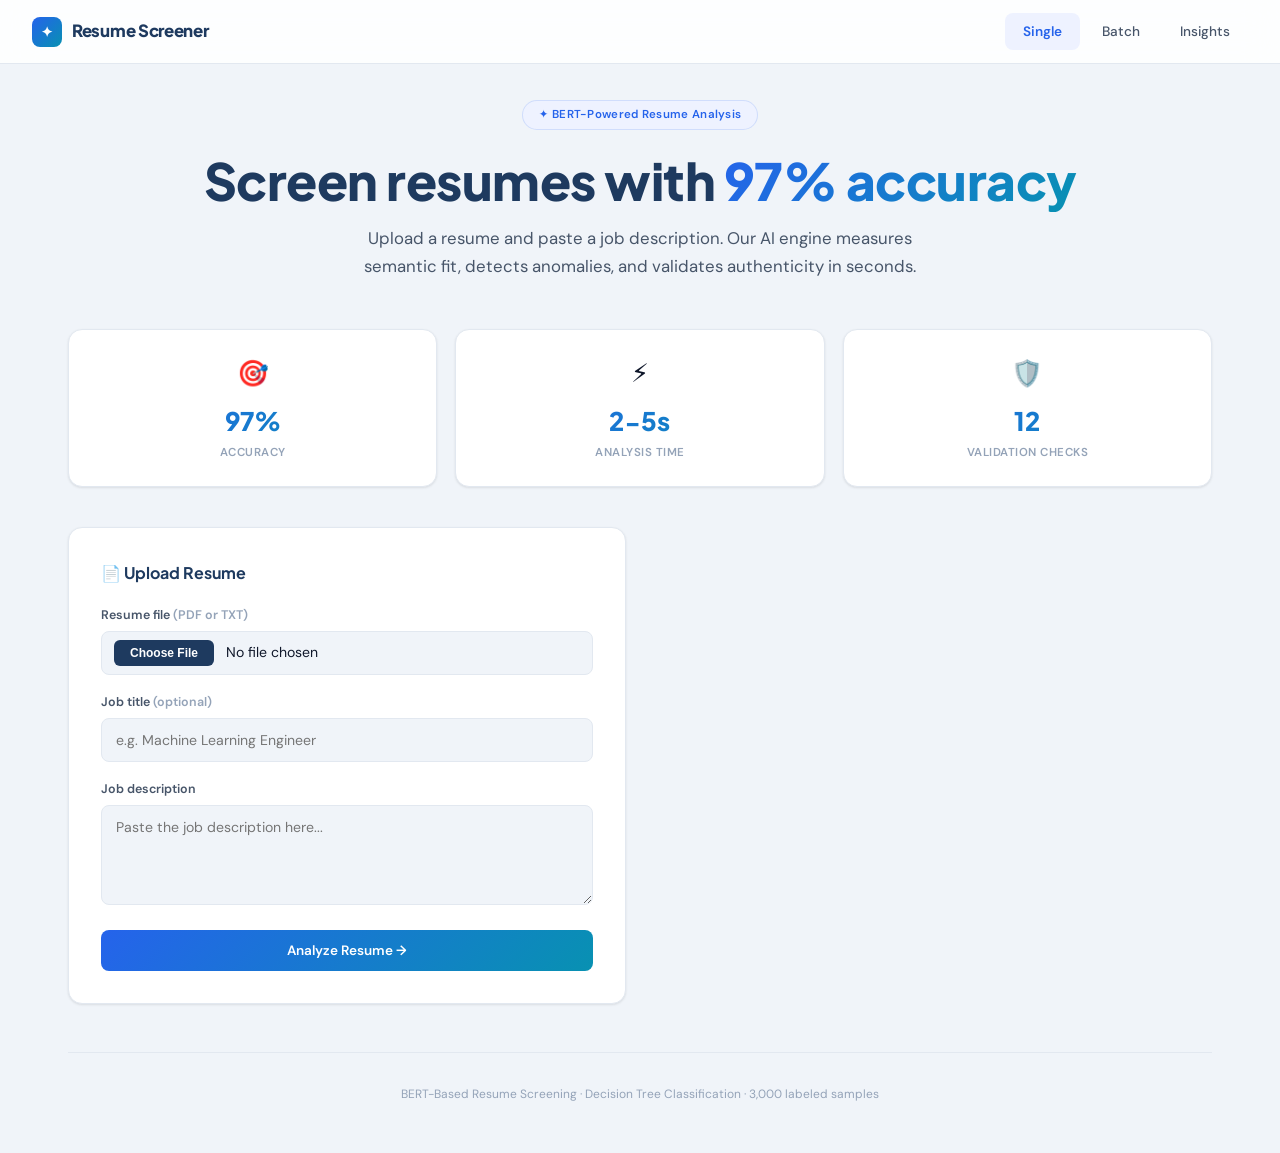
==== app/templates/index.html @ 0c1407dc "initial boom" ====
<!DOCTYPE html>
<html lang="en">
<head>
<meta charset="UTF-8">
<meta name="viewport" content="width=device-width, initial-scale=1.0">
<title>Resume Screener — AI Authenticity Engine</title>
<link rel="preconnect" href="https://fonts.googleapis.com">
<link href="https://fonts.googleapis.com/css2?family=Plus+Jakarta+Sans:wght@400;500;600;700;800&family=DM+Sans:opsz,wght@9..40,400;9..40,500;9..40,600;9..40,700&display=swap" rel="stylesheet">
<style>
:root {
  --bg: #f0f4f9;
  --surface: #ffffff;
  --surface-hover: #f8fafc;
  --nav-bg: rgba(255,255,255,0.85);
  --border: #e2e8f0;
  --shadow-sm: 0 1px 3px rgba(0,0,0,0.06), 0 1px 2px rgba(0,0,0,0.04);
  --shadow-md: 0 4px 16px rgba(0,0,0,0.06), 0 2px 8px rgba(0,0,0,0.04);
  --shadow-lg: 0 8px 32px rgba(0,0,0,0.08), 0 4px 12px rgba(0,0,0,0.04);
  --radius: 14px;
  --radius-sm: 8px;
  --text: #0f172a;
  --text-secondary: #475569;
  --text-tertiary: #94a3b8;

  --primary: #1e3a5f;
  --primary-light: #2563eb;
  --primary-surface: #eef2ff;
  --accent: #0891b2;
  --accent-light: #ecfeff;

  --success: #059669;
  --success-bg: #ecfdf5;
  --success-border: #a7f3d0;
  --warning: #d97706;
  --warning-bg: #fffbeb;
  --warning-border: #fde68a;
  --danger: #dc2626;
  --danger-bg: #fef2f2;
  --danger-border: #fecaca;
  --info: #0284c7;
  --info-bg: #f0f9ff;
}
*{margin:0;padding:0;box-sizing:border-box}
html{scroll-behavior:smooth}
body{
  font-family:'DM Sans',system-ui,-apple-system,sans-serif;
  background:var(--bg);color:var(--text);
  min-height:100vh;line-height:1.6;
}

/* ─── Nav ─── */
nav{
  position:fixed;top:0;left:0;right:0;z-index:100;
  background:var(--nav-bg);
  backdrop-filter:blur(16px);-webkit-backdrop-filter:blur(16px);
  border-bottom:1px solid var(--border);
  padding:0 32px;height:64px;
  display:flex;align-items:center;justify-content:space-between;
}
nav .logo{
  font-family:'Plus Jakarta Sans',sans-serif;
  font-size:1.05rem;font-weight:800;
  color:var(--primary);letter-spacing:-0.3px;
  display:flex;align-items:center;gap:10px;
}
nav .logo .logo-icon{
  width:30px;height:30px;
  background:linear-gradient(135deg,var(--primary-light),var(--accent));
  border-radius:8px;display:flex;align-items:center;justify-content:center;
  color:#fff;font-size:.85rem;
}
nav .links{display:flex;gap:4px}
nav .links a{
  color:var(--text-secondary);text-decoration:none;
  font-size:.85rem;font-weight:500;
  padding:8px 18px;border-radius:var(--radius-sm);
  transition:all .2s;
}
nav .links a:hover{color:var(--primary-light);background:var(--primary-surface)}
nav .links a.active{color:var(--primary-light);background:var(--primary-surface);font-weight:600}

/* ─── Container ─── */
.container{max-width:1200px;margin:0 auto;padding:0 28px}

/* ─── Hero ─── */
.hero{padding:100px 0 48px;text-align:center}
.hero-badge{
  display:inline-flex;align-items:center;gap:6px;
  padding:5px 16px;border-radius:20px;
  font-size:.72rem;font-weight:600;letter-spacing:.3px;
  background:var(--primary-surface);color:var(--primary-light);
  border:1px solid rgba(37,99,235,0.15);margin-bottom:20px;
}
.hero h1{
  font-family:'Plus Jakarta Sans',sans-serif;
  font-size:clamp(2rem,4.5vw,3.2rem);font-weight:800;
  line-height:1.2;letter-spacing:-0.5px;
  color:var(--primary);margin-bottom:12px;
}
.hero h1 .highlight{
  background:linear-gradient(135deg,var(--primary-light),var(--accent));
  -webkit-background-clip:text;-webkit-text-fill-color:transparent;
  background-clip:text;
}
.hero p{
  font-size:1.05rem;color:var(--text-secondary);
  max-width:600px;margin:0 auto;line-height:1.7;
}

/* ─── Stats Row ─── */
.stats-row{display:grid;grid-template-columns:repeat(3,1fr);gap:18px;margin-bottom:40px}
.stat-card{
  background:var(--surface);padding:24px;
  border-radius:var(--radius);border:1px solid var(--border);
  text-align:center;transition:all .25s;
  box-shadow:var(--shadow-sm);
}
.stat-card:hover{box-shadow:var(--shadow-md);transform:translateY(-2px)}
.stat-card .stat-icon{font-size:1.6rem;margin-bottom:6px}
.stat-card .stat-num{
  font-size:1.6rem;font-weight:800;font-family:'Plus Jakarta Sans',sans-serif;
  background:linear-gradient(135deg,var(--primary-light),var(--accent));
  -webkit-background-clip:text;-webkit-text-fill-color:transparent;
  background-clip:text;
}
.stat-card .stat-label{font-size:.72rem;color:var(--text-tertiary);text-transform:uppercase;letter-spacing:.5px;font-weight:600;margin-top:2px}

/* ─── Cards ─── */
.card{
  background:var(--surface);
  border:1px solid var(--border);
  border-radius:var(--radius);
  padding:32px;
  box-shadow:var(--shadow-sm);
  transition:all .25s;
}
.card:hover{box-shadow:var(--shadow-md)}
.card h2{
  font-family:'Plus Jakarta Sans',sans-serif;
  font-size:1rem;font-weight:700;color:var(--primary);
  margin-bottom:20px;display:flex;align-items:center;gap:8px;
}

/* ─── Form ─── */
.grp{margin-bottom:18px}
.grp label{
  display:block;font-size:.78rem;font-weight:600;
  color:var(--text-secondary);margin-bottom:5px;
}
.grp input,.grp textarea{
  width:100%;padding:12px 14px;
  background:var(--bg);
  border:1.5px solid var(--border);
  border-radius:var(--radius-sm);font-size:.88rem;
  font-family:inherit;color:var(--text);
  transition:all .2s;outline:none;
}
.grp input:focus,.grp textarea:focus{
  border-color:var(--primary-light);
  box-shadow:0 0 0 3px rgba(37,99,235,0.1);
}
.grp textarea{min-height:100px;resize:vertical}
.grp input[type=file]{padding:8px 12px;cursor:pointer}
.grp input[type=file]::file-selector-button{
  background:var(--primary);color:#fff;border:none;
  padding:6px 16px;border-radius:6px;font-weight:600;
  font-size:.75rem;cursor:pointer;margin-right:12px;
  transition:opacity .2s;
}
.grp input[type=file]::file-selector-button:hover{opacity:.85}

.btn{
  padding:12px 28px;border:none;border-radius:var(--radius-sm);
  font-size:.85rem;font-weight:600;cursor:pointer;
  font-family:inherit;transition:all .25s;
  display:inline-flex;align-items:center;gap:8px;justify-content:center;
}
.btn-primary{
  background:linear-gradient(135deg,var(--primary-light),var(--accent));
  color:#fff;width:100%;
}
.btn-primary:hover{
  transform:translateY(-1px);
  box-shadow:0 4px 20px rgba(37,99,235,0.25);
}
.btn-primary:disabled{opacity:.6;cursor:not-allowed;transform:none}

/* ─── Loading ─── */
.loading{display:none;align-items:center;gap:10px;padding:14px 0;color:var(--primary-light);font-weight:500}
.loading.active{display:flex}
.loading .spinner{width:18px;height:18px;border:2px solid rgba(37,99,235,0.15);border-top-color:var(--primary-light);border-radius:50%;animation:spin .7s linear infinite}
@keyframes spin{to{transform:rotate(360deg)}}

/* ─── Layout ─── */
.main-grid{display:grid;grid-template-columns:1fr 1fr;gap:28px;margin-bottom:48px}
@media(max-width:968px){.main-grid{grid-template-columns:1fr}}
@media(max-width:768px){
  nav{padding:0 16px}
  .hero{padding:84px 0 28px}
  .stats-row{grid-template-columns:1fr}
  .card{padding:20px}
}

/* ─── Results ─── */
#results{opacity:0;transform:translateY(12px);transition:all .5s ease}
#results.visible{opacity:1;transform:translateY(0)}
.result-header{display:flex;align-items:center;justify-content:space-between;margin-bottom:20px;flex-wrap:wrap;gap:12px}
.result-header h2{
  font-family:'Plus Jakarta Sans',sans-serif;font-size:1rem;font-weight:700;color:var(--primary);
}

.badge-cls{
  display:inline-flex;align-items:center;gap:6px;
  padding:6px 16px;border-radius:20px;
  font-size:.78rem;font-weight:600;
}
.badge-authentic{background:var(--success-bg);color:var(--success);border:1px solid var(--success-border)}
.badge-suspicious{background:var(--warning-bg);color:var(--warning);border:1px solid var(--warning-border)}
.badge-fake{background:var(--danger-bg);color:var(--danger);border:1px solid var(--danger-border)}

.score-grid{display:grid;grid-template-columns:repeat(auto-fit,minmax(160px,1fr));gap:12px;margin:16px 0}
.score-item{
  padding:16px;border-radius:var(--radius-sm);
  background:var(--bg);border:1px solid var(--border);
}
.score-item .si-label{font-size:.68rem;text-transform:uppercase;letter-spacing:.3px;color:var(--text-tertiary);font-weight:600}
.score-item .si-val{font-size:1.2rem;font-weight:700;font-family:'Plus Jakarta Sans',sans-serif;margin-top:2px}
.si-val.high{color:var(--success)}
.si-val.med{color:var(--warning)}
.si-val.low{color:var(--danger)}

.skill-block{margin:16px 0}
.skill-block .sb-title{font-size:.72rem;font-weight:600;color:var(--text-tertiary);text-transform:uppercase;letter-spacing:.3px;margin-bottom:6px}
.chip{
  display:inline-block;padding:3px 10px;border-radius:5px;
  font-size:.73rem;font-weight:500;margin:2px;border:1px solid;
}
.chip-matched{background:var(--success-bg);color:var(--success);border-color:var(--success-border)}
.chip-missing{background:var(--danger-bg);color:var(--danger);border-color:var(--danger-border)}
.chip-extra{background:var(--info-bg);color:var(--info);border-color:rgba(2,132,199,0.2)}

.validation-grid{display:grid;grid-template-columns:repeat(auto-fit,minmax(140px,1fr));gap:10px;margin:14px 0}
.vchip{
  padding:12px;border-radius:var(--radius-sm);
  background:var(--bg);border:1px solid var(--border);text-align:center;
}
.vchip .vc-label{font-size:.65rem;text-transform:uppercase;color:var(--text-tertiary);font-weight:600;letter-spacing:.2px}
.vchip .vc-val{font-size:.95rem;font-weight:600;margin-top:3px;font-family:'Plus Jakarta Sans',sans-serif}

.preview-box{
  background:var(--bg);border:1px solid var(--border);
  border-radius:var(--radius-sm);padding:16px;
  max-height:180px;overflow-y:auto;
  font-size:.78rem;line-height:1.6;color:var(--text-secondary);
  white-space:pre-wrap;margin-top:10px;
}
.preview-box::-webkit-scrollbar{width:4px}
.preview-box::-webkit-scrollbar-thumb{background:var(--border);border-radius:2px}

/* ─── Footer ─── */
footer{text-align:center;padding:32px 0 48px;border-top:1px solid var(--border);margin-top:20px}
footer p{font-size:.75rem;color:var(--text-tertiary)}
</style>
</head>
<body>
<nav>
  <div class="logo">
    <span class="logo-icon">✦</span>
    Resume Screener
  </div>
  <div class="links">
    <a href="/" class="active">Single</a>
    <a href="/batch">Batch</a>
    <a href="/analytics">Insights</a>
  </div>
</nav>

<div class="container">
  <div class="hero">
    <div class="hero-badge">✦ BERT-Powered Resume Analysis</div>
    <h1>Screen resumes with <span class="highlight">97% accuracy</span></h1>
    <p>Upload a resume and paste a job description. Our AI engine measures semantic fit, detects anomalies, and validates authenticity in seconds.</p>
  </div>

  <div class="stats-row">
    <div class="stat-card"><div class="stat-icon">🎯</div><div class="stat-num">97%</div><div class="stat-label">Accuracy</div></div>
    <div class="stat-card"><div class="stat-icon">⚡</div><div class="stat-num">2-5s</div><div class="stat-label">Analysis Time</div></div>
    <div class="stat-card"><div class="stat-icon">🛡️</div><div class="stat-num">12</div><div class="stat-label">Validation Checks</div></div>
  </div>

  <div class="main-grid">
    <div class="card">
      <h2>📄 Upload Resume</h2>
      <form id="uploadForm">
        <div class="grp">
          <label>Resume file <span style="color:var(--text-tertiary)">(PDF or TXT)</span></label>
          <input type="file" name="resume" accept=".pdf,.txt" required>
        </div>
        <div class="grp">
          <label>Job title <span style="color:var(--text-tertiary)">(optional)</span></label>
          <input type="text" name="job_title" placeholder="e.g. Machine Learning Engineer">
        </div>
        <div class="grp">
          <label>Job description</label>
          <textarea name="job_description" placeholder="Paste the job description here..." required></textarea>
        </div>
        <button type="submit" class="btn btn-primary" id="submitBtn">
          Analyze Resume →
        </button>
      </form>
      <div class="loading" id="loading">
        <div class="spinner"></div>
        <span>Running BERT analysis...</span>
      </div>
    </div>

    <div id="results">
      <div class="card" id="resultsCard" style="display:none">
        <div class="result-header">
          <h2>📊 Analysis Results</h2>
          <div id="classificationBadge"></div>
        </div>
        <div id="skillsSection"></div>
        <h4 style="font-size:.72rem;font-weight:600;color:var(--text-tertiary);text-transform:uppercase;letter-spacing:.3px;margin:18px 0 8px">Match Scores</h4>
        <div class="score-grid" id="scoresGrid"></div>
        <h4 style="font-size:.72rem;font-weight:600;color:var(--text-tertiary);text-transform:uppercase;letter-spacing:.3px;margin:18px 0 8px">Validation Signals</h4>
        <div class="validation-grid" id="validationGrid"></div>
      </div>
      <div class="card" id="previewCard" style="display:none;margin-top:20px">
        <h4 style="font-size:.72rem;font-weight:600;color:var(--text-tertiary);text-transform:uppercase;letter-spacing:.3px">Resume Preview</h4>
        <div class="preview-box" id="resumePreview"></div>
      </div>
    </div>
  </div>

  <footer>
    <p>BERT-Based Resume Screening &middot; Decision Tree Classification &middot; 3,000 labeled samples</p>
  </footer>
</div>

<script>
document.getElementById('uploadForm').onsubmit = async function(e){
  e.preventDefault();
  const formData = new FormData(this);
  document.getElementById('submitBtn').disabled = true;
  document.getElementById('loading').classList.add('active');
  document.getElementById('resultsCard').style.display = 'none';
  document.getElementById('previewCard').style.display = 'none';
  document.getElementById('results').classList.remove('visible');
  try{
    const res = await fetch('/api/predict', {method:'POST', body:formData});
    const data = await res.json();
    if(data.status !== 'success') throw new Error(data.detail || 'Error');
    displayResults(data);
  }catch(err){ alert('Error: '+err.message); }
  finally{
    document.getElementById('submitBtn').disabled = false;
    document.getElementById('loading').classList.remove('active');
  }
};

function displayResults(data){
  const c = data.classification;
  const cls = c.classification;
  const bc = cls==='Authentic'?'badge-authentic':cls==='Suspicious'?'badge-suspicious':'badge-fake';
  const icon = cls==='Authentic'?'✓':cls==='Suspicious'?'⚠':'✗';
  document.getElementById('classificationBadge').innerHTML =
    `<span class="badge-cls ${bc}">${icon} ${cls} &middot; ${(c.confidence*100).toFixed(1)}% confidence</span>`;

  const s = data.scores;
  document.getElementById('scoresGrid').innerHTML = Object.entries(s).map(([k,v])=>{
    const pct=v*100, grade=pct>=70?'high':pct>=35?'med':'low';
    return `<div class="score-item"><div class="si-label">${k.replace(/_/g,' ')}</div><div class="si-val ${grade}">${pct.toFixed(0)}%</div></div>`;
  }).join('');

  const sk = data.skills;
  document.getElementById('skillsSection').innerHTML = `
    <div style="display:grid;grid-template-columns:1fr 1fr 1fr;gap:12px;margin-bottom:6px">
      <div class="skill-block"><div class="sb-title">✓ Matched (${sk.match_count})</div><div>${sk.matched.map(s=>'<span class="chip chip-matched">'+s+'</span>').join('')||'<span style="color:var(--text-tertiary);font-size:.78rem">none</span>'}</div></div>
      <div class="skill-block"><div class="sb-title">✗ Missing (${sk.missing_count})</div><div>${sk.missing.map(s=>'<span class="chip chip-missing">'+s+'</span>').join('')||'<span style="color:var(--text-tertiary);font-size:.78rem">none</span>'}</div></div>
      <div class="skill-block"><div class="sb-title">+ Extra (${sk.extra_count})</div><div>${sk.extra.map(s=>'<span class="chip chip-extra">'+s+'</span>').join('')||'<span style="color:var(--text-tertiary);font-size:.78rem">none</span>'}</div></div>
    </div>`;

  const v = data.validation;
  const vf = ['keyword_stuffing_score','generic_phrase_score','skill_density','achievement_count','gap_years','overlapping_jobs','promotion_speed'];
  document.getElementById('validationGrid').innerHTML = vf.map(k =>
    `<div class="vchip"><div class="vc-label">${k.replace(/_/g,' ')}</div><div class="vc-val">${typeof v[k]==='number'?v[k].toFixed(3):v[k]}</div></div>`
  ).join('');

  document.getElementById('resumePreview').textContent = data.resume_preview;
  document.getElementById('resultsCard').style.display = 'block';
  document.getElementById('previewCard').style.display = 'block';
  setTimeout(() => document.getElementById('results').classList.add('visible'), 50);
}
</script>
</body>
</html>
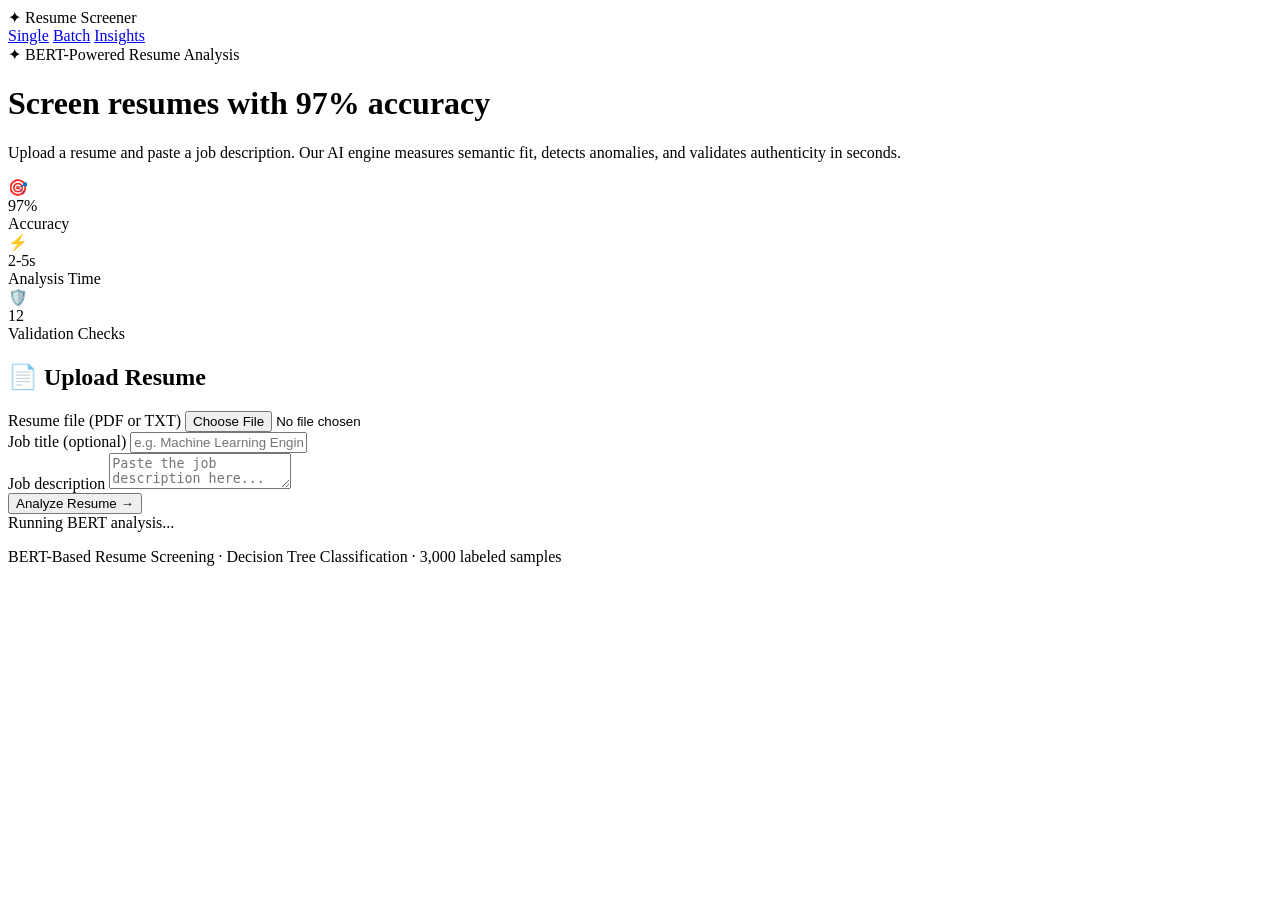
==== commit 74168e24: "retrained F1 to 98%" ====
--- a/app/templates/index.html
+++ b/app/templates/index.html
@@ -6,261 +6,7 @@
 <title>Resume Screener — AI Authenticity Engine</title>
 <link rel="preconnect" href="https://fonts.googleapis.com">
 <link href="https://fonts.googleapis.com/css2?family=Plus+Jakarta+Sans:wght@400;500;600;700;800&family=DM+Sans:opsz,wght@9..40,400;9..40,500;9..40,600;9..40,700&display=swap" rel="stylesheet">
-<style>
-:root {
-  --bg: #f0f4f9;
-  --surface: #ffffff;
-  --surface-hover: #f8fafc;
-  --nav-bg: rgba(255,255,255,0.85);
-  --border: #e2e8f0;
-  --shadow-sm: 0 1px 3px rgba(0,0,0,0.06), 0 1px 2px rgba(0,0,0,0.04);
-  --shadow-md: 0 4px 16px rgba(0,0,0,0.06), 0 2px 8px rgba(0,0,0,0.04);
-  --shadow-lg: 0 8px 32px rgba(0,0,0,0.08), 0 4px 12px rgba(0,0,0,0.04);
-  --radius: 14px;
-  --radius-sm: 8px;
-  --text: #0f172a;
-  --text-secondary: #475569;
-  --text-tertiary: #94a3b8;
-
-  --primary: #1e3a5f;
-  --primary-light: #2563eb;
-  --primary-surface: #eef2ff;
-  --accent: #0891b2;
-  --accent-light: #ecfeff;
-
-  --success: #059669;
-  --success-bg: #ecfdf5;
-  --success-border: #a7f3d0;
-  --warning: #d97706;
-  --warning-bg: #fffbeb;
-  --warning-border: #fde68a;
-  --danger: #dc2626;
-  --danger-bg: #fef2f2;
-  --danger-border: #fecaca;
-  --info: #0284c7;
-  --info-bg: #f0f9ff;
-}
-*{margin:0;padding:0;box-sizing:border-box}
-html{scroll-behavior:smooth}
-body{
-  font-family:'DM Sans',system-ui,-apple-system,sans-serif;
-  background:var(--bg);color:var(--text);
-  min-height:100vh;line-height:1.6;
-}
-
-/* ─── Nav ─── */
-nav{
-  position:fixed;top:0;left:0;right:0;z-index:100;
-  background:var(--nav-bg);
-  backdrop-filter:blur(16px);-webkit-backdrop-filter:blur(16px);
-  border-bottom:1px solid var(--border);
-  padding:0 32px;height:64px;
-  display:flex;align-items:center;justify-content:space-between;
-}
-nav .logo{
-  font-family:'Plus Jakarta Sans',sans-serif;
-  font-size:1.05rem;font-weight:800;
-  color:var(--primary);letter-spacing:-0.3px;
-  display:flex;align-items:center;gap:10px;
-}
-nav .logo .logo-icon{
-  width:30px;height:30px;
-  background:linear-gradient(135deg,var(--primary-light),var(--accent));
-  border-radius:8px;display:flex;align-items:center;justify-content:center;
-  color:#fff;font-size:.85rem;
-}
-nav .links{display:flex;gap:4px}
-nav .links a{
-  color:var(--text-secondary);text-decoration:none;
-  font-size:.85rem;font-weight:500;
-  padding:8px 18px;border-radius:var(--radius-sm);
-  transition:all .2s;
-}
-nav .links a:hover{color:var(--primary-light);background:var(--primary-surface)}
-nav .links a.active{color:var(--primary-light);background:var(--primary-surface);font-weight:600}
-
-/* ─── Container ─── */
-.container{max-width:1200px;margin:0 auto;padding:0 28px}
-
-/* ─── Hero ─── */
-.hero{padding:100px 0 48px;text-align:center}
-.hero-badge{
-  display:inline-flex;align-items:center;gap:6px;
-  padding:5px 16px;border-radius:20px;
-  font-size:.72rem;font-weight:600;letter-spacing:.3px;
-  background:var(--primary-surface);color:var(--primary-light);
-  border:1px solid rgba(37,99,235,0.15);margin-bottom:20px;
-}
-.hero h1{
-  font-family:'Plus Jakarta Sans',sans-serif;
-  font-size:clamp(2rem,4.5vw,3.2rem);font-weight:800;
-  line-height:1.2;letter-spacing:-0.5px;
-  color:var(--primary);margin-bottom:12px;
-}
-.hero h1 .highlight{
-  background:linear-gradient(135deg,var(--primary-light),var(--accent));
-  -webkit-background-clip:text;-webkit-text-fill-color:transparent;
-  background-clip:text;
-}
-.hero p{
-  font-size:1.05rem;color:var(--text-secondary);
-  max-width:600px;margin:0 auto;line-height:1.7;
-}
-
-/* ─── Stats Row ─── */
-.stats-row{display:grid;grid-template-columns:repeat(3,1fr);gap:18px;margin-bottom:40px}
-.stat-card{
-  background:var(--surface);padding:24px;
-  border-radius:var(--radius);border:1px solid var(--border);
-  text-align:center;transition:all .25s;
-  box-shadow:var(--shadow-sm);
-}
-.stat-card:hover{box-shadow:var(--shadow-md);transform:translateY(-2px)}
-.stat-card .stat-icon{font-size:1.6rem;margin-bottom:6px}
-.stat-card .stat-num{
-  font-size:1.6rem;font-weight:800;font-family:'Plus Jakarta Sans',sans-serif;
-  background:linear-gradient(135deg,var(--primary-light),var(--accent));
-  -webkit-background-clip:text;-webkit-text-fill-color:transparent;
-  background-clip:text;
-}
-.stat-card .stat-label{font-size:.72rem;color:var(--text-tertiary);text-transform:uppercase;letter-spacing:.5px;font-weight:600;margin-top:2px}
-
-/* ─── Cards ─── */
-.card{
-  background:var(--surface);
-  border:1px solid var(--border);
-  border-radius:var(--radius);
-  padding:32px;
-  box-shadow:var(--shadow-sm);
-  transition:all .25s;
-}
-.card:hover{box-shadow:var(--shadow-md)}
-.card h2{
-  font-family:'Plus Jakarta Sans',sans-serif;
-  font-size:1rem;font-weight:700;color:var(--primary);
-  margin-bottom:20px;display:flex;align-items:center;gap:8px;
-}
-
-/* ─── Form ─── */
-.grp{margin-bottom:18px}
-.grp label{
-  display:block;font-size:.78rem;font-weight:600;
-  color:var(--text-secondary);margin-bottom:5px;
-}
-.grp input,.grp textarea{
-  width:100%;padding:12px 14px;
-  background:var(--bg);
-  border:1.5px solid var(--border);
-  border-radius:var(--radius-sm);font-size:.88rem;
-  font-family:inherit;color:var(--text);
-  transition:all .2s;outline:none;
-}
-.grp input:focus,.grp textarea:focus{
-  border-color:var(--primary-light);
-  box-shadow:0 0 0 3px rgba(37,99,235,0.1);
-}
-.grp textarea{min-height:100px;resize:vertical}
-.grp input[type=file]{padding:8px 12px;cursor:pointer}
-.grp input[type=file]::file-selector-button{
-  background:var(--primary);color:#fff;border:none;
-  padding:6px 16px;border-radius:6px;font-weight:600;
-  font-size:.75rem;cursor:pointer;margin-right:12px;
-  transition:opacity .2s;
-}
-.grp input[type=file]::file-selector-button:hover{opacity:.85}
-
-.btn{
-  padding:12px 28px;border:none;border-radius:var(--radius-sm);
-  font-size:.85rem;font-weight:600;cursor:pointer;
-  font-family:inherit;transition:all .25s;
-  display:inline-flex;align-items:center;gap:8px;justify-content:center;
-}
-.btn-primary{
-  background:linear-gradient(135deg,var(--primary-light),var(--accent));
-  color:#fff;width:100%;
-}
-.btn-primary:hover{
-  transform:translateY(-1px);
-  box-shadow:0 4px 20px rgba(37,99,235,0.25);
-}
-.btn-primary:disabled{opacity:.6;cursor:not-allowed;transform:none}
-
-/* ─── Loading ─── */
-.loading{display:none;align-items:center;gap:10px;padding:14px 0;color:var(--primary-light);font-weight:500}
-.loading.active{display:flex}
-.loading .spinner{width:18px;height:18px;border:2px solid rgba(37,99,235,0.15);border-top-color:var(--primary-light);border-radius:50%;animation:spin .7s linear infinite}
-@keyframes spin{to{transform:rotate(360deg)}}
-
-/* ─── Layout ─── */
-.main-grid{display:grid;grid-template-columns:1fr 1fr;gap:28px;margin-bottom:48px}
-@media(max-width:968px){.main-grid{grid-template-columns:1fr}}
-@media(max-width:768px){
-  nav{padding:0 16px}
-  .hero{padding:84px 0 28px}
-  .stats-row{grid-template-columns:1fr}
-  .card{padding:20px}
-}
-
-/* ─── Results ─── */
-#results{opacity:0;transform:translateY(12px);transition:all .5s ease}
-#results.visible{opacity:1;transform:translateY(0)}
-.result-header{display:flex;align-items:center;justify-content:space-between;margin-bottom:20px;flex-wrap:wrap;gap:12px}
-.result-header h2{
-  font-family:'Plus Jakarta Sans',sans-serif;font-size:1rem;font-weight:700;color:var(--primary);
-}
-
-.badge-cls{
-  display:inline-flex;align-items:center;gap:6px;
-  padding:6px 16px;border-radius:20px;
-  font-size:.78rem;font-weight:600;
-}
-.badge-authentic{background:var(--success-bg);color:var(--success);border:1px solid var(--success-border)}
-.badge-suspicious{background:var(--warning-bg);color:var(--warning);border:1px solid var(--warning-border)}
-.badge-fake{background:var(--danger-bg);color:var(--danger);border:1px solid var(--danger-border)}
-
-.score-grid{display:grid;grid-template-columns:repeat(auto-fit,minmax(160px,1fr));gap:12px;margin:16px 0}
-.score-item{
-  padding:16px;border-radius:var(--radius-sm);
-  background:var(--bg);border:1px solid var(--border);
-}
-.score-item .si-label{font-size:.68rem;text-transform:uppercase;letter-spacing:.3px;color:var(--text-tertiary);font-weight:600}
-.score-item .si-val{font-size:1.2rem;font-weight:700;font-family:'Plus Jakarta Sans',sans-serif;margin-top:2px}
-.si-val.high{color:var(--success)}
-.si-val.med{color:var(--warning)}
-.si-val.low{color:var(--danger)}
-
-.skill-block{margin:16px 0}
-.skill-block .sb-title{font-size:.72rem;font-weight:600;color:var(--text-tertiary);text-transform:uppercase;letter-spacing:.3px;margin-bottom:6px}
-.chip{
-  display:inline-block;padding:3px 10px;border-radius:5px;
-  font-size:.73rem;font-weight:500;margin:2px;border:1px solid;
-}
-.chip-matched{background:var(--success-bg);color:var(--success);border-color:var(--success-border)}
-.chip-missing{background:var(--danger-bg);color:var(--danger);border-color:var(--danger-border)}
-.chip-extra{background:var(--info-bg);color:var(--info);border-color:rgba(2,132,199,0.2)}
-
-.validation-grid{display:grid;grid-template-columns:repeat(auto-fit,minmax(140px,1fr));gap:10px;margin:14px 0}
-.vchip{
-  padding:12px;border-radius:var(--radius-sm);
-  background:var(--bg);border:1px solid var(--border);text-align:center;
-}
-.vchip .vc-label{font-size:.65rem;text-transform:uppercase;color:var(--text-tertiary);font-weight:600;letter-spacing:.2px}
-.vchip .vc-val{font-size:.95rem;font-weight:600;margin-top:3px;font-family:'Plus Jakarta Sans',sans-serif}
-
-.preview-box{
-  background:var(--bg);border:1px solid var(--border);
-  border-radius:var(--radius-sm);padding:16px;
-  max-height:180px;overflow-y:auto;
-  font-size:.78rem;line-height:1.6;color:var(--text-secondary);
-  white-space:pre-wrap;margin-top:10px;
-}
-.preview-box::-webkit-scrollbar{width:4px}
-.preview-box::-webkit-scrollbar-thumb{background:var(--border);border-radius:2px}
-
-/* ─── Footer ─── */
-footer{text-align:center;padding:32px 0 48px;border-top:1px solid var(--border);margin-top:20px}
-footer p{font-size:.75rem;color:var(--text-tertiary)}
-</style>
+<link rel="stylesheet" href="/static/style.css?v=2">
 </head>
 <body>
 <nav>
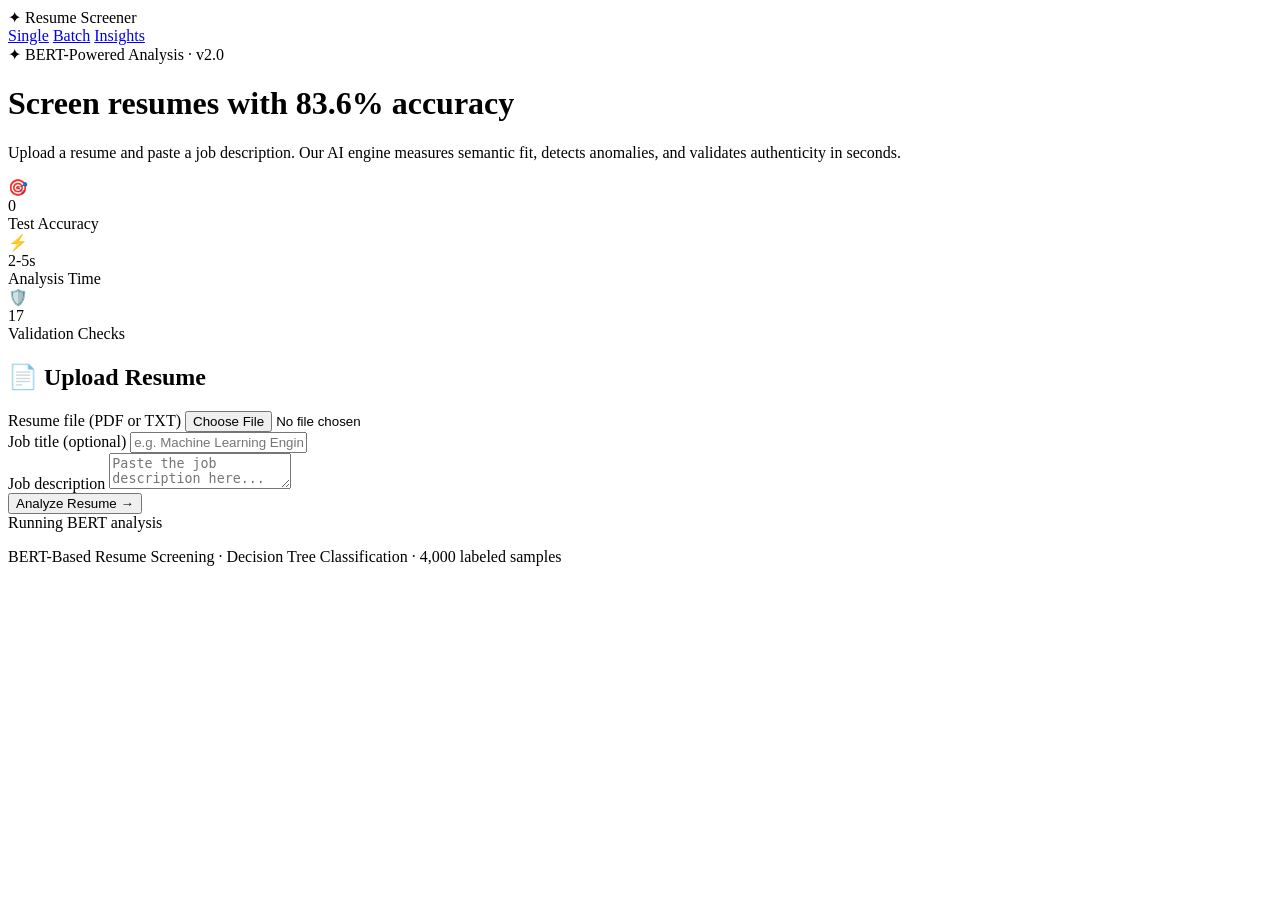
==== commit 2b7d6f83: "docker_hf" ====
--- a/app/templates/index.html
+++ b/app/templates/index.html
@@ -5,10 +5,24 @@
 <meta name="viewport" content="width=device-width, initial-scale=1.0">
 <title>Resume Screener — AI Authenticity Engine</title>
 <link rel="preconnect" href="https://fonts.googleapis.com">
-<link href="https://fonts.googleapis.com/css2?family=Plus+Jakarta+Sans:wght@400;500;600;700;800&family=DM+Sans:opsz,wght@9..40,400;9..40,500;9..40,600;9..40,700&display=swap" rel="stylesheet">
-<link rel="stylesheet" href="/static/style.css?v=2">
+<link href="https://fonts.googleapis.com/css2?family=Plus+Jakarta+Sans:wght@400;500;600;700;800&family=Inter:wght@300;400;500;600;700&display=swap" rel="stylesheet">
+<link rel="stylesheet" href="/static/style.css?v=4">
 </head>
 <body>
+
+<div class="particles">
+  <span class="particle"></span>
+  <span class="particle"></span>
+  <span class="particle"></span>
+  <span class="particle"></span>
+  <span class="particle"></span>
+  <span class="particle"></span>
+  <span class="particle"></span>
+  <span class="particle"></span>
+  <span class="particle"></span>
+  <span class="particle"></span>
+</div>
+
 <nav>
   <div class="logo">
     <span class="logo-icon">✦</span>
@@ -23,15 +37,15 @@
 
 <div class="container">
   <div class="hero">
-    <div class="hero-badge">✦ BERT-Powered Resume Analysis</div>
-    <h1>Screen resumes with <span class="highlight">97% accuracy</span></h1>
+    <div class="hero-badge">✦ BERT-Powered Analysis &middot; v2.0</div>
+    <h1>Screen resumes with <span class="gradient-text">83.6% accuracy</span></h1>
     <p>Upload a resume and paste a job description. Our AI engine measures semantic fit, detects anomalies, and validates authenticity in seconds.</p>
   </div>
 
   <div class="stats-row">
-    <div class="stat-card"><div class="stat-icon">🎯</div><div class="stat-num">97%</div><div class="stat-label">Accuracy</div></div>
-    <div class="stat-card"><div class="stat-icon">⚡</div><div class="stat-num">2-5s</div><div class="stat-label">Analysis Time</div></div>
-    <div class="stat-card"><div class="stat-icon">🛡️</div><div class="stat-num">12</div><div class="stat-label">Validation Checks</div></div>
+    <div class="stat-card"><span class="stat-icon">🎯</span><div class="stat-num" data-count="83.6">0</div><div class="stat-label">Test Accuracy</div></div>
+    <div class="stat-card"><span class="stat-icon">⚡</span><div class="stat-num">2-5s</div><div class="stat-label">Analysis Time</div></div>
+    <div class="stat-card"><span class="stat-icon">🛡️</span><div class="stat-num">17</div><div class="stat-label">Validation Checks</div></div>
   </div>
 
   <div class="main-grid">
@@ -56,7 +70,8 @@
       </form>
       <div class="loading" id="loading">
         <div class="spinner"></div>
-        <span>Running BERT analysis...</span>
+        <span>Running BERT analysis</span>
+        <span class="loading-dots"><span></span><span></span><span></span></span>
       </div>
     </div>
 
@@ -67,25 +82,61 @@
           <div id="classificationBadge"></div>
         </div>
         <div id="skillsSection"></div>
-        <h4 style="font-size:.72rem;font-weight:600;color:var(--text-tertiary);text-transform:uppercase;letter-spacing:.3px;margin:18px 0 8px">Match Scores</h4>
+        <div class="section-title">Match Scores</div>
         <div class="score-grid" id="scoresGrid"></div>
-        <h4 style="font-size:.72rem;font-weight:600;color:var(--text-tertiary);text-transform:uppercase;letter-spacing:.3px;margin:18px 0 8px">Validation Signals</h4>
+        <div class="section-title">Validation Signals</div>
         <div class="validation-grid" id="validationGrid"></div>
       </div>
       <div class="card" id="previewCard" style="display:none;margin-top:20px">
-        <h4 style="font-size:.72rem;font-weight:600;color:var(--text-tertiary);text-transform:uppercase;letter-spacing:.3px">Resume Preview</h4>
+        <div class="section-title">Resume Preview</div>
+        <div class="glow-divider"></div>
         <div class="preview-box" id="resumePreview"></div>
       </div>
     </div>
   </div>
 
   <footer>
-    <p>BERT-Based Resume Screening &middot; Decision Tree Classification &middot; 3,000 labeled samples</p>
+    <p>BERT-Based Resume Screening &middot; Decision Tree Classification &middot; 4,000 labeled samples</p>
   </footer>
 </div>
 
 <script>
-document.getElementById('uploadForm').onsubmit = async function(e){
+function animateCounters() {
+  document.querySelectorAll('[data-count]').forEach(el => {
+    const target = parseFloat(el.dataset.count);
+    const duration = 2000;
+    const start = performance.now();
+    function update(now) {
+      const pct = Math.min((now - start) / duration, 1);
+      const eased = 1 - Math.pow(1 - pct, 3);
+      el.textContent = (target * eased).toFixed(1) + '%';
+      if (pct < 1) requestAnimationFrame(update);
+    }
+    requestAnimationFrame(update);
+  });
+}
+
+function triggerConfetti() {
+  const container = document.createElement('div');
+  container.className = 'confetti-container';
+  const colors = ['#34d399', '#818cf8', '#ec4899', '#fbbf24', '#60a5fa', '#f87171'];
+  for (let i = 0; i < 60; i++) {
+    const piece = document.createElement('div');
+    piece.className = 'confetti-piece';
+    piece.style.left = Math.random() * 100 + '%';
+    piece.style.background = colors[Math.floor(Math.random() * colors.length)];
+    piece.style.animationDuration = (2 + Math.random() * 3) + 's';
+    piece.style.animationDelay = (Math.random() * 0.5) + 's';
+    piece.style.width = (4 + Math.random() * 8) + 'px';
+    piece.style.height = (4 + Math.random() * 8) + 'px';
+    piece.style.borderRadius = Math.random() > 0.5 ? '50%' : '2px';
+    container.appendChild(piece);
+  }
+  document.body.appendChild(container);
+  setTimeout(() => container.remove(), 5000);
+}
+
+document.getElementById('uploadForm').onsubmit = async function(e) {
   e.preventDefault();
   const formData = new FormData(this);
   document.getElementById('submitBtn').disabled = true;
@@ -93,50 +144,62 @@
   document.getElementById('resultsCard').style.display = 'none';
   document.getElementById('previewCard').style.display = 'none';
   document.getElementById('results').classList.remove('visible');
-  try{
-    const res = await fetch('/api/predict', {method:'POST', body:formData});
+  try {
+    const res = await fetch('/api/predict', {method: 'POST', body: formData});
     const data = await res.json();
-    if(data.status !== 'success') throw new Error(data.detail || 'Error');
+    if (data.status !== 'success') throw new Error(data.detail || 'Error');
     displayResults(data);
-  }catch(err){ alert('Error: '+err.message); }
-  finally{
+  } catch (err) { alert('Error: ' + err.message); }
+  finally {
     document.getElementById('submitBtn').disabled = false;
     document.getElementById('loading').classList.remove('active');
   }
 };
 
-function displayResults(data){
+function displayResults(data) {
   const c = data.classification;
   const cls = c.classification;
-  const bc = cls==='Authentic'?'badge-authentic':cls==='Suspicious'?'badge-suspicious':'badge-fake';
-  const icon = cls==='Authentic'?'✓':cls==='Suspicious'?'⚠':'✗';
+  const bc = cls === 'Authentic' ? 'badge-authentic' : cls === 'Suspicious' ? 'badge-suspicious' : 'badge-fake';
+  const icon = cls === 'Authentic' ? '✓' : cls === 'Suspicious' ? '⚠' : '✗';
   document.getElementById('classificationBadge').innerHTML =
-    `<span class="badge-cls ${bc}">${icon} ${cls} &middot; ${(c.confidence*100).toFixed(1)}% confidence</span>`;
+    `<span class="badge-cls ${bc}">${icon} ${cls} &middot; ${(c.confidence * 100).toFixed(1)}% confidence</span>`;
+
+  if (cls === 'Authentic') setTimeout(triggerConfetti, 300);
 
   const s = data.scores;
-  document.getElementById('scoresGrid').innerHTML = Object.entries(s).map(([k,v])=>{
-    const pct=v*100, grade=pct>=70?'high':pct>=35?'med':'low';
-    return `<div class="score-item"><div class="si-label">${k.replace(/_/g,' ')}</div><div class="si-val ${grade}">${pct.toFixed(0)}%</div></div>`;
+  document.getElementById('scoresGrid').innerHTML = Object.entries(s).map(([k, v]) => {
+    const pct = v * 100;
+    const grade = pct >= 70 ? 'high' : pct >= 35 ? 'med' : 'low';
+    return `<div class="score-item ${grade}" style="--pct:${pct}%">
+      <div class="si-label">${k.replace(/_/g, ' ')}</div>
+      <div class="si-val ${grade}">${pct.toFixed(0)}%</div>
+    </div>`;
   }).join('');
 
   const sk = data.skills;
   document.getElementById('skillsSection').innerHTML = `
-    <div style="display:grid;grid-template-columns:1fr 1fr 1fr;gap:12px;margin-bottom:6px">
-      <div class="skill-block"><div class="sb-title">✓ Matched (${sk.match_count})</div><div>${sk.matched.map(s=>'<span class="chip chip-matched">'+s+'</span>').join('')||'<span style="color:var(--text-tertiary);font-size:.78rem">none</span>'}</div></div>
-      <div class="skill-block"><div class="sb-title">✗ Missing (${sk.missing_count})</div><div>${sk.missing.map(s=>'<span class="chip chip-missing">'+s+'</span>').join('')||'<span style="color:var(--text-tertiary);font-size:.78rem">none</span>'}</div></div>
-      <div class="skill-block"><div class="sb-title">+ Extra (${sk.extra_count})</div><div>${sk.extra.map(s=>'<span class="chip chip-extra">'+s+'</span>').join('')||'<span style="color:var(--text-tertiary);font-size:.78rem">none</span>'}</div></div>
+    <div class="glow-divider"></div>
+    <div class="skills-grid">
+      <div class="skill-block"><div class="sb-title">✓ Matched (${sk.match_count})</div>
+        <div>${sk.matched.map(s => '<span class="chip chip-matched">' + s + '</span>').join('') || '<span style="color:var(--text-tertiary);font-size:.78rem">none</span>'}</div></div>
+      <div class="skill-block"><div class="sb-title">✗ Missing (${sk.missing_count})</div>
+        <div>${sk.missing.map(s => '<span class="chip chip-missing">' + s + '</span>').join('') || '<span style="color:var(--text-tertiary);font-size:.78rem">none</span>'}</div></div>
+      <div class="skill-block"><div class="sb-title">+ Extra (${sk.extra_count})</div>
+        <div>${sk.extra.map(s => '<span class="chip chip-extra">' + s + '</span>').join('') || '<span style="color:var(--text-tertiary);font-size:.78rem">none</span>'}</div></div>
     </div>`;
 
   const v = data.validation;
-  const vf = ['keyword_stuffing_score','generic_phrase_score','skill_density','achievement_count','gap_years','overlapping_jobs','promotion_speed'];
+  const vf = Object.keys(v);
   document.getElementById('validationGrid').innerHTML = vf.map(k =>
-    `<div class="vchip"><div class="vc-label">${k.replace(/_/g,' ')}</div><div class="vc-val">${typeof v[k]==='number'?v[k].toFixed(3):v[k]}</div></div>`
+    `<div class="vchip"><div class="vc-label">${k.replace(/_/g, ' ')}</div>
+    <div class="vc-val">${typeof v[k] === 'number' ? v[k].toFixed(3) : v[k]}</div></div>`
   ).join('');
 
   document.getElementById('resumePreview').textContent = data.resume_preview;
   document.getElementById('resultsCard').style.display = 'block';
   document.getElementById('previewCard').style.display = 'block';
   setTimeout(() => document.getElementById('results').classList.add('visible'), 50);
+  setTimeout(animateCounters, 600);
 }
 </script>
 </body>
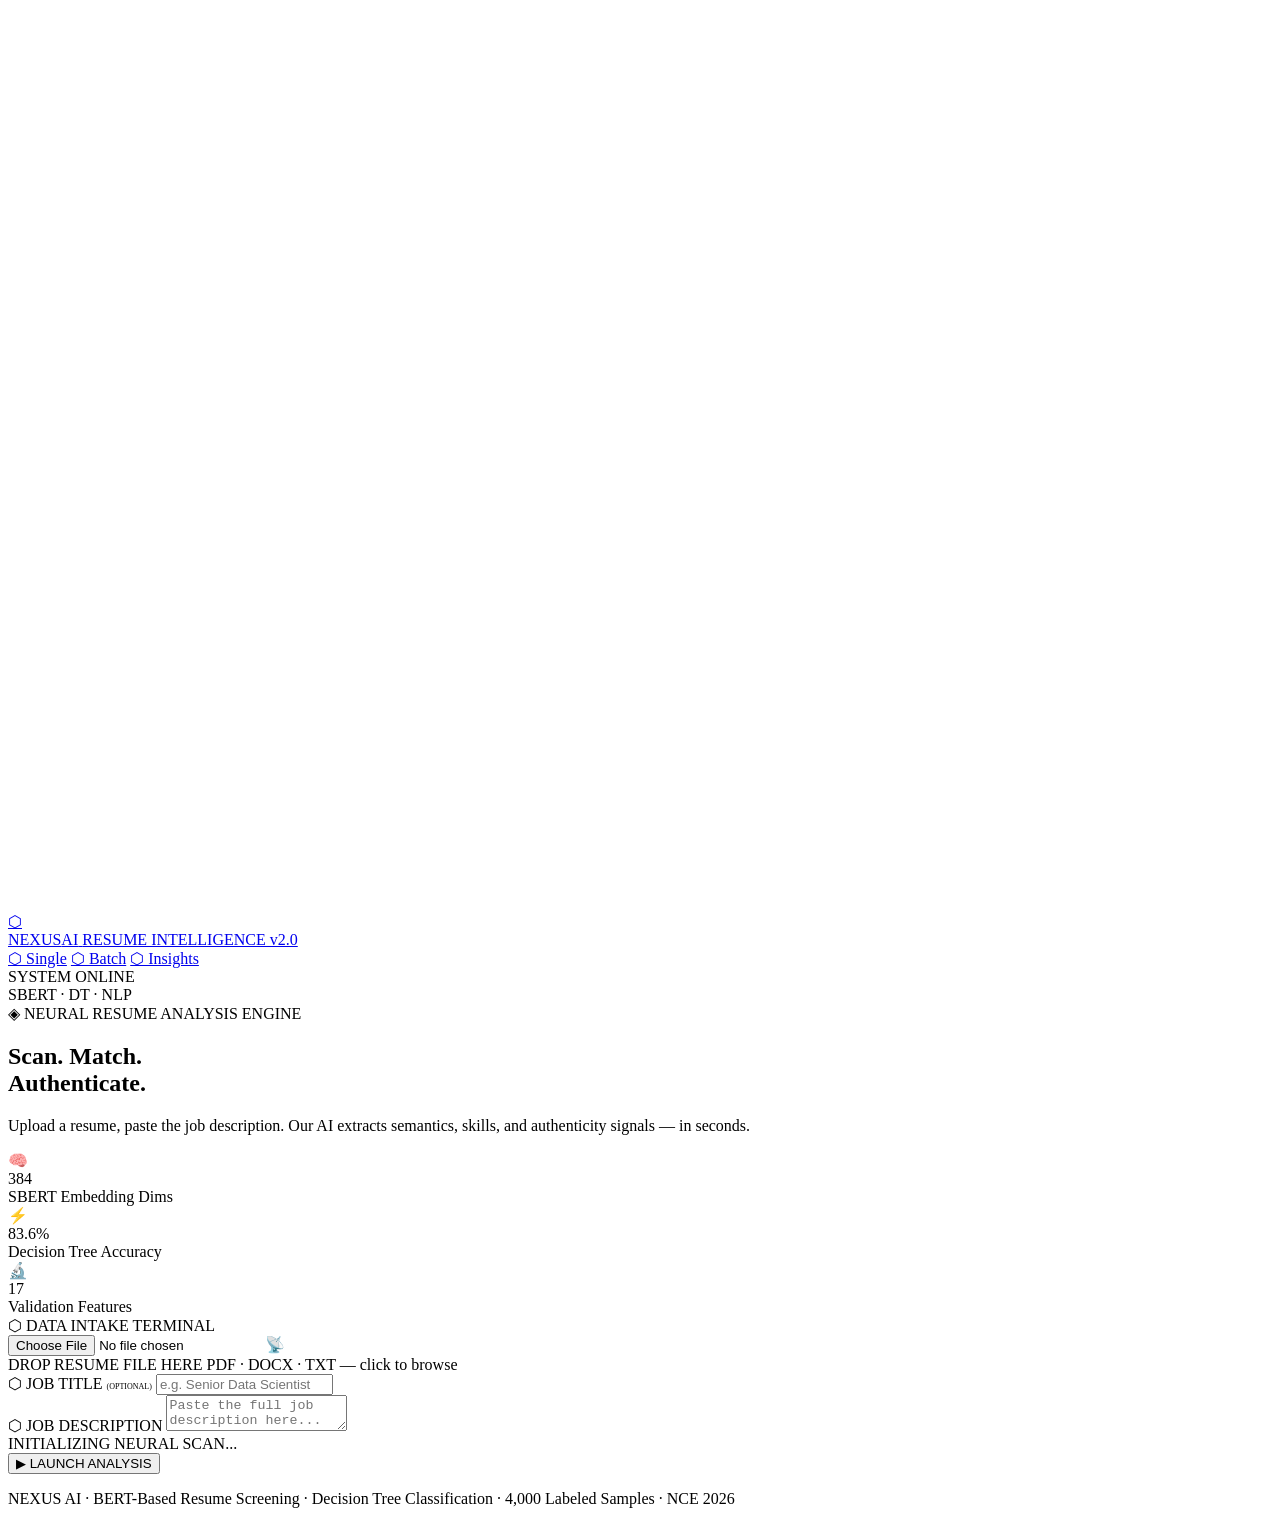
==== commit 36113eed: "UI REDESIGNED" ====
--- a/app/templates/index.html
+++ b/app/templates/index.html
@@ -3,204 +3,427 @@
 <head>
 <meta charset="UTF-8">
 <meta name="viewport" content="width=device-width, initial-scale=1.0">
-<title>Resume Screener — AI Authenticity Engine</title>
+<title>NEXUS AI — Resume Intelligence System</title>
+<meta name="description" content="BERT-powered resume screening and authenticity validation using Decision Tree Classification. Futuristic AI-driven recruiter dashboard.">
 <link rel="preconnect" href="https://fonts.googleapis.com">
-<link href="https://fonts.googleapis.com/css2?family=Plus+Jakarta+Sans:wght@400;500;600;700;800&family=Inter:wght@300;400;500;600;700&display=swap" rel="stylesheet">
-<link rel="stylesheet" href="/static/style.css?v=4">
+<link href="https://fonts.googleapis.com/css2?family=Orbitron:wght@400;500;600;700;800;900&family=Inter:wght@300;400;500;600;700&family=Share+Tech+Mono&display=swap" rel="stylesheet">
+<link rel="stylesheet" href="/static/style.css?v=5">
 </head>
 <body>
 
-<div class="particles">
-  <span class="particle"></span>
-  <span class="particle"></span>
-  <span class="particle"></span>
-  <span class="particle"></span>
-  <span class="particle"></span>
-  <span class="particle"></span>
-  <span class="particle"></span>
-  <span class="particle"></span>
-  <span class="particle"></span>
-  <span class="particle"></span>
-</div>
-
+<!-- ── Background System ───────────────────────────────── -->
+<canvas id="bg-canvas"></canvas>
+<div class="grid-overlay"></div>
+<div class="scanline-overlay"></div>
+<div class="vignette-overlay"></div>
+<div class="cursor-glow" id="cursorGlow"></div>
+
+<!-- ── Navigation ─────────────────────────────────────── -->
 <nav>
-  <div class="logo">
-    <span class="logo-icon">✦</span>
-    Resume Screener
+  <a href="/" class="logo">
+    <div class="logo-hex">⬡</div>
+    <div>
+      NEXUS<span style="color:var(--violet)">AI</span>
+      <span class="logo-sub">RESUME INTELLIGENCE v2.0</span>
+    </div>
+  </a>
+  <div class="nav-center">
+    <a href="/" class="active">⬡ Single</a>
+    <a href="/batch">⬡ Batch</a>
+    <a href="/analytics">⬡ Insights</a>
   </div>
-  <div class="links">
-    <a href="/" class="active">Single</a>
-    <a href="/batch">Batch</a>
-    <a href="/analytics">Insights</a>
+  <div class="nav-right">
+    <div class="status-pill">
+      <span class="dot-live"></span> SYSTEM ONLINE
+    </div>
+    <span style="color:var(--text-dim)">SBERT · DT · NLP</span>
   </div>
 </nav>
 
+<!-- ── Page Content ────────────────────────────────────── -->
+<div class="page">
 <div class="container">
-  <div class="hero">
-    <div class="hero-badge">✦ BERT-Powered Analysis &middot; v2.0</div>
-    <h1>Screen resumes with <span class="gradient-text">83.6% accuracy</span></h1>
-    <p>Upload a resume and paste a job description. Our AI engine measures semantic fit, detects anomalies, and validates authenticity in seconds.</p>
+
+  <!-- Hero -->
+  <section class="hero">
+    <div class="hero-eyebrow">◈ NEURAL RESUME ANALYSIS ENGINE</div>
+    <h1>
+      Scan. Match.<br>
+      <span class="glow-word" data-text="Authenticate.">Authenticate.</span>
+    </h1>
+    <p>Upload a resume, paste the job description. Our AI extracts semantics, skills, and authenticity signals — in seconds.</p>
+  </section>
+
+  <!-- Stats -->
+  <div class="stats-row">
+    <div class="stat-card">
+      <span class="stat-icon">🧠</span>
+      <div class="stat-num">384</div>
+      <div class="stat-label">SBERT Embedding Dims</div>
+    </div>
+    <div class="stat-card">
+      <span class="stat-icon">⚡</span>
+      <div class="stat-num">83.6%</div>
+      <div class="stat-label">Decision Tree Accuracy</div>
+    </div>
+    <div class="stat-card">
+      <span class="stat-icon">🔬</span>
+      <div class="stat-num">17</div>
+      <div class="stat-label">Validation Features</div>
+    </div>
   </div>
 
-  <div class="stats-row">
-    <div class="stat-card"><span class="stat-icon">🎯</span><div class="stat-num" data-count="83.6">0</div><div class="stat-label">Test Accuracy</div></div>
-    <div class="stat-card"><span class="stat-icon">⚡</span><div class="stat-num">2-5s</div><div class="stat-label">Analysis Time</div></div>
-    <div class="stat-card"><span class="stat-icon">🛡️</span><div class="stat-num">17</div><div class="stat-label">Validation Checks</div></div>
-  </div>
-
+  <!-- Main Grid -->
   <div class="main-grid">
-    <div class="card">
-      <h2>📄 Upload Resume</h2>
-      <form id="uploadForm">
-        <div class="grp">
-          <label>Resume file <span style="color:var(--text-tertiary)">(PDF or TXT)</span></label>
-          <input type="file" name="resume" accept=".pdf,.txt" required>
-        </div>
-        <div class="grp">
-          <label>Job title <span style="color:var(--text-tertiary)">(optional)</span></label>
-          <input type="text" name="job_title" placeholder="e.g. Machine Learning Engineer">
-        </div>
-        <div class="grp">
-          <label>Job description</label>
-          <textarea name="job_description" placeholder="Paste the job description here..." required></textarea>
-        </div>
-        <button type="submit" class="btn btn-primary" id="submitBtn">
-          Analyze Resume →
+
+    <!-- ── Upload Terminal ──────────────────────────────── -->
+    <div class="card" id="uploadCard">
+      <div class="card-inner"></div>
+      <div class="card-title">⬡ DATA INTAKE TERMINAL</div>
+
+      <form id="uploadForm" autocomplete="off">
+        <!-- Drop Zone -->
+        <div class="drop-zone" id="dropZone">
+          <div class="drop-beam"></div>
+          <input type="file" name="resume" accept=".pdf,.docx,.txt" required id="resumeInput">
+          <span class="drop-icon">📡</span>
+          <div class="drop-hint">
+            DROP RESUME FILE HERE
+            <span>PDF · DOCX · TXT — click to browse</span>
+          </div>
+          <div class="drop-filename" id="dropFilename"></div>
+        </div>
+
+        <div class="fgrp">
+          <label>⬡ JOB TITLE <span style="color:var(--text-dim);font-size:0.5rem">(OPTIONAL)</span></label>
+          <input type="text" name="job_title" placeholder="e.g. Senior Data Scientist" id="jobTitleInput">
+        </div>
+        <div class="fgrp">
+          <label>⬡ JOB DESCRIPTION</label>
+          <textarea name="job_description" placeholder="Paste the full job description here..." required></textarea>
+        </div>
+
+        <!-- Loading panel (hidden until submit) -->
+        <div id="loading">
+          <div class="loading-ring">
+            <div class="loading-ring-center"></div>
+          </div>
+          <div class="loading-label" id="loadingLabel">INITIALIZING NEURAL SCAN...</div>
+          <div class="loading-bar"></div>
+          <div class="loading-steps" id="loadingSteps"></div>
+        </div>
+
+        <button type="submit" class="btn btn-launch" id="submitBtn">
+          ▶ LAUNCH ANALYSIS
         </button>
       </form>
-      <div class="loading" id="loading">
-        <div class="spinner"></div>
-        <span>Running BERT analysis</span>
-        <span class="loading-dots"><span></span><span></span><span></span></span>
-      </div>
-    </div>
-
+    </div>
+
+    <!-- ── Results Column ───────────────────────────────── -->
     <div id="results">
-      <div class="card" id="resultsCard" style="display:none">
+
+      <!-- Classification Card -->
+      <div class="card" id="resultsCard" style="display:none; margin-bottom:18px;">
+        <div class="card-inner"></div>
+        <div class="card-title">⬡ CLASSIFICATION OUTPUT</div>
+
         <div class="result-header">
-          <h2>📊 Analysis Results</h2>
           <div id="classificationBadge"></div>
-        </div>
+          <div style="font-family:var(--font-mono);font-size:0.6rem;color:var(--text-muted);text-align:right;line-height:1.8">
+            <div>ENGINE: DECISION TREE v2</div>
+            <div id="confLine" style="color:var(--cyan)"></div>
+          </div>
+        </div>
+
+        <div class="section-title">SCORE METRICS</div>
+        <div class="score-grid" id="scoresGrid"></div>
+
+        <div class="glow-divider" id="gd1" style="display:none"></div>
         <div id="skillsSection"></div>
-        <div class="section-title">Match Scores</div>
-        <div class="score-grid" id="scoresGrid"></div>
-        <div class="section-title">Validation Signals</div>
+
+        <div class="section-title" id="valLabel" style="display:none">VALIDATION SIGNALS · 17 FEATURES</div>
         <div class="validation-grid" id="validationGrid"></div>
       </div>
-      <div class="card" id="previewCard" style="display:none;margin-top:20px">
-        <div class="section-title">Resume Preview</div>
-        <div class="glow-divider"></div>
-        <div class="preview-box" id="resumePreview"></div>
+
+      <!-- Resume Preview Card -->
+      <div class="card" id="previewCard" style="display:none;">
+        <div class="card-inner"></div>
+        <div class="card-title">⬡ PARSED RESUME DATA</div>
+        <div class="preview-box" id="resumePreviewWrap">
+          <div class="terminal-header">
+            <div class="terminal-dots">
+              <span class="td-red"></span>
+              <span class="td-amber"></span>
+              <span class="td-green"></span>
+            </div>
+            <span style="flex:1;text-align:center">RESUME_PARSE_OUTPUT.TXT</span>
+          </div>
+          <div id="resumePreview" style="white-space:pre-wrap;word-break:break-word;"></div>
+        </div>
       </div>
     </div>
-  </div>
+
+  </div><!-- /main-grid -->
 
   <footer>
-    <p>BERT-Based Resume Screening &middot; Decision Tree Classification &middot; 4,000 labeled samples</p>
+    <p>NEXUS AI &middot; BERT-Based Resume Screening &middot; Decision Tree Classification &middot; 4,000 Labeled Samples &middot; NCE 2026</p>
   </footer>
 </div>
+</div>
 
 <script>
-function animateCounters() {
-  document.querySelectorAll('[data-count]').forEach(el => {
-    const target = parseFloat(el.dataset.count);
-    const duration = 2000;
-    const start = performance.now();
-    function update(now) {
-      const pct = Math.min((now - start) / duration, 1);
-      const eased = 1 - Math.pow(1 - pct, 3);
-      el.textContent = (target * eased).toFixed(1) + '%';
-      if (pct < 1) requestAnimationFrame(update);
-    }
-    requestAnimationFrame(update);
-  });
+/* ── Matrix Rain Background ──────────────────────────────── */
+(function() {
+  const canvas = document.getElementById('bg-canvas');
+  const ctx = canvas.getContext('2d');
+  function resize() { canvas.width = window.innerWidth; canvas.height = window.innerHeight; }
+  resize();
+  window.addEventListener('resize', resize);
+  const chars = 'NEXUSAI01アイウエオカキクケコSBERTDTNLP◈⬡▶';
+  const cols = Math.floor(canvas.width / 18);
+  const drops = Array.from({length: cols}, () => Math.random() * -50);
+  function draw() {
+    ctx.fillStyle = 'rgba(0,9,18,0.05)';
+    ctx.fillRect(0, 0, canvas.width, canvas.height);
+    drops.forEach((y, i) => {
+      const char = chars[Math.floor(Math.random() * chars.length)];
+      const alpha = Math.random() > 0.85 ? 1 : 0.35;
+      ctx.fillStyle = `rgba(0,212,255,${alpha})`;
+      ctx.font = '13px "Share Tech Mono"';
+      ctx.fillText(char, i * 18, y * 18);
+      if (y * 18 > canvas.height && Math.random() > 0.975) drops[i] = 0;
+      drops[i] += 0.5;
+    });
+  }
+  setInterval(draw, 55);
+})();
+
+/* ── Mouse Glow ──────────────────────────────────────────── */
+const glow = document.getElementById('cursorGlow');
+document.addEventListener('mousemove', e => {
+  glow.style.left = e.clientX + 'px';
+  glow.style.top  = e.clientY + 'px';
+});
+
+/* ── File Drop Zone ──────────────────────────────────────── */
+const resumeInput = document.getElementById('resumeInput');
+const dropFilename = document.getElementById('dropFilename');
+const dropZone = document.getElementById('dropZone');
+
+resumeInput.addEventListener('change', function() {
+  if (this.files.length > 0) {
+    dropFilename.textContent = '📎 ' + this.files[0].name;
+    dropFilename.classList.add('show');
+    dropZone.classList.add('file-loaded');
+  }
+});
+
+/* ── Loading Steps Animation ─────────────────────────────── */
+const STEPS = [
+  'PARSING DOCUMENT STRUCTURE...',
+  'EXTRACTING NLP ENTITIES...',
+  'GENERATING SBERT EMBEDDINGS...',
+  'COMPUTING COSINE SIMILARITY...',
+  'ANALYZING 17 VALIDATION SIGNALS...',
+  'RUNNING DECISION TREE CLASSIFIER...',
+  'COMPILING ANALYSIS REPORT...',
+];
+let stepTimer, stepIdx = 0;
+const stepsContainer = document.getElementById('loadingSteps');
+const loadingLabel = document.getElementById('loadingLabel');
+
+function startSteps() {
+  stepsContainer.innerHTML = '';
+  stepIdx = 0;
+  stepTimer = setInterval(() => {
+    if (stepIdx >= STEPS.length) { clearInterval(stepTimer); return; }
+    // Mark previous step done
+    const prev = stepsContainer.querySelector('.lstep.run');
+    if (prev) prev.className = 'lstep done';
+    // Add new step
+    const div = document.createElement('div');
+    div.className = 'lstep run';
+    div.innerHTML = `<span class="lstep-dot"></span>${STEPS[stepIdx]}`;
+    stepsContainer.appendChild(div);
+    loadingLabel.textContent = STEPS[stepIdx];
+    stepIdx++;
+  }, 700);
 }
-
-function triggerConfetti() {
+function stopSteps() { clearInterval(stepTimer); }
+
+/* ── Scan Complete Overlay ───────────────────────────────── */
+function showScanFlash(cls) {
+  const color = cls === 'Authentic' ? 'var(--mint)' : cls === 'Suspicious' ? 'var(--amber)' : 'var(--rose)';
+  const el = document.createElement('div');
+  el.className = 'scan-flash';
+  el.innerHTML = `<div class="scan-flash-text" style="color:${color};text-shadow:0 0 40px ${color},0 0 120px ${color}">◈ SCAN COMPLETE ◈</div>`;
+  document.body.appendChild(el);
+  setTimeout(() => el.remove(), 1600);
+}
+
+/* ── Confetti ────────────────────────────────────────────── */
+function fireConfetti() {
   const container = document.createElement('div');
   container.className = 'confetti-container';
-  const colors = ['#34d399', '#818cf8', '#ec4899', '#fbbf24', '#60a5fa', '#f87171'];
-  for (let i = 0; i < 60; i++) {
-    const piece = document.createElement('div');
-    piece.className = 'confetti-piece';
-    piece.style.left = Math.random() * 100 + '%';
-    piece.style.background = colors[Math.floor(Math.random() * colors.length)];
-    piece.style.animationDuration = (2 + Math.random() * 3) + 's';
-    piece.style.animationDelay = (Math.random() * 0.5) + 's';
-    piece.style.width = (4 + Math.random() * 8) + 'px';
-    piece.style.height = (4 + Math.random() * 8) + 'px';
-    piece.style.borderRadius = Math.random() > 0.5 ? '50%' : '2px';
-    container.appendChild(piece);
-  }
   document.body.appendChild(container);
-  setTimeout(() => container.remove(), 5000);
+  const colors = ['#00ffaa','#00d4ff','#9b5de5','#ffd60a','#ff6b35'];
+  for (let i = 0; i < 70; i++) {
+    const el = document.createElement('div');
+    el.className = 'confetti-piece';
+    el.style.cssText = `
+      left:${Math.random()*100}%;
+      width:${Math.random()*8+4}px;
+      height:${Math.random()*8+4}px;
+      background:${colors[Math.floor(Math.random()*colors.length)]};
+      animation-duration:${Math.random()*2+1.5}s;
+      animation-delay:${Math.random()*0.5}s;
+      border-radius:${Math.random()>0.5?'50%':'2px'};
+      opacity:${Math.random()*0.7+0.3};
+    `;
+    container.appendChild(el);
+  }
+  setTimeout(() => container.remove(), 3500);
 }
 
+/* ── Form Submit ─────────────────────────────────────────── */
 document.getElementById('uploadForm').onsubmit = async function(e) {
   e.preventDefault();
   const formData = new FormData(this);
-  document.getElementById('submitBtn').disabled = true;
-  document.getElementById('loading').classList.add('active');
-  document.getElementById('resultsCard').style.display = 'none';
-  document.getElementById('previewCard').style.display = 'none';
-  document.getElementById('results').classList.remove('visible');
+  const btn = document.getElementById('submitBtn');
+  const loading = document.getElementById('loading');
+  const resultsCard = document.getElementById('resultsCard');
+  const previewCard = document.getElementById('previewCard');
+  const resultsEl = document.getElementById('results');
+
+  btn.disabled = true;
+  loading.classList.add('active');
+  resultsCard.style.display = 'none';
+  previewCard.style.display = 'none';
+  resultsEl.classList.remove('visible');
+  startSteps();
+
   try {
-    const res = await fetch('/api/predict', {method: 'POST', body: formData});
+    const res = await fetch('/api/predict', { method: 'POST', body: formData });
     const data = await res.json();
-    if (data.status !== 'success') throw new Error(data.detail || 'Error');
+    if (data.status !== 'success') throw new Error(data.detail || 'Analysis failed');
+
+    await new Promise(r => setTimeout(r, 400)); // slight drama pause
+    stopSteps();
+    loading.classList.remove('active');
+
+    showScanFlash(data.classification.classification);
+    await new Promise(r => setTimeout(r, 1200));
+
     displayResults(data);
-  } catch (err) { alert('Error: ' + err.message); }
-  finally {
-    document.getElementById('submitBtn').disabled = false;
-    document.getElementById('loading').classList.remove('active');
+  } catch (err) {
+    stopSteps();
+    loading.classList.remove('active');
+    alert('⚠ NEXUS ERROR: ' + err.message);
+  } finally {
+    btn.disabled = false;
   }
 };
 
+/* ── Display Results ─────────────────────────────────────── */
 function displayResults(data) {
-  const c = data.classification;
-  const cls = c.classification;
-  const bc = cls === 'Authentic' ? 'badge-authentic' : cls === 'Suspicious' ? 'badge-suspicious' : 'badge-fake';
-  const icon = cls === 'Authentic' ? '✓' : cls === 'Suspicious' ? '⚠' : '✗';
+  const cls = data.classification;
+  const scores = data.scores || {};
+  const skills = data.skills || {};
+  const valFeats = data.validation_features || {};
+  const resumeText = data.resume_text || '';
+
+  /* --- Classification Badge --- */
+  const bc = cls.classification === 'Authentic' ? 'badge-authentic'
+           : cls.classification === 'Suspicious' ? 'badge-suspicious' : 'badge-fake';
+  const icons = { Authentic: '✦ AUTHENTIC', Suspicious: '⚠ SUSPICIOUS', 'Potentially Fake': '✕ POTENTIALLY FAKE' };
   document.getElementById('classificationBadge').innerHTML =
-    `<span class="badge-cls ${bc}">${icon} ${cls} &middot; ${(c.confidence * 100).toFixed(1)}% confidence</span>`;
-
-  if (cls === 'Authentic') setTimeout(triggerConfetti, 300);
-
-  const s = data.scores;
-  document.getElementById('scoresGrid').innerHTML = Object.entries(s).map(([k, v]) => {
-    const pct = v * 100;
-    const grade = pct >= 70 ? 'high' : pct >= 35 ? 'med' : 'low';
+    `<span class="badge-cls ${bc}">${icons[cls.classification] || cls.classification}</span>`;
+  document.getElementById('confLine').textContent =
+    `CONFIDENCE: ${(cls.confidence * 100).toFixed(1)}%`;
+
+  /* --- Scores Grid --- */
+  const scoreMap = {
+    'Semantic Similarity': scores.semantic_similarity,
+    'Skill Overlap':       scores.skill_overlap_score,
+    'Experience Match':    scores.experience_relevance_score,
+    'Final Match Score':   scores.final_match_score,
+  };
+  document.getElementById('scoresGrid').innerHTML = Object.entries(scoreMap).map(([k, v]) => {
+    const pct = v != null ? Math.round(v * 100) : 0;
+    const grade = pct >= 65 ? 'high' : pct >= 40 ? 'med' : 'low';
     return `<div class="score-item ${grade}" style="--pct:${pct}%">
-      <div class="si-label">${k.replace(/_/g, ' ')}</div>
-      <div class="si-val ${grade}">${pct.toFixed(0)}%</div>
+      <div class="si-label">${k}</div>
+      <div class="si-val ${grade}">${pct}%</div>
     </div>`;
   }).join('');
 
-  const sk = data.skills;
-  document.getElementById('skillsSection').innerHTML = `
-    <div class="glow-divider"></div>
-    <div class="skills-grid">
-      <div class="skill-block"><div class="sb-title">✓ Matched (${sk.match_count})</div>
-        <div>${sk.matched.map(s => '<span class="chip chip-matched">' + s + '</span>').join('') || '<span style="color:var(--text-tertiary);font-size:.78rem">none</span>'}</div></div>
-      <div class="skill-block"><div class="sb-title">✗ Missing (${sk.missing_count})</div>
-        <div>${sk.missing.map(s => '<span class="chip chip-missing">' + s + '</span>').join('') || '<span style="color:var(--text-tertiary);font-size:.78rem">none</span>'}</div></div>
-      <div class="skill-block"><div class="sb-title">+ Extra (${sk.extra_count})</div>
-        <div>${sk.extra.map(s => '<span class="chip chip-extra">' + s + '</span>').join('') || '<span style="color:var(--text-tertiary);font-size:.78rem">none</span>'}</div></div>
-    </div>`;
-
-  const v = data.validation;
-  const vf = Object.keys(v);
-  document.getElementById('validationGrid').innerHTML = vf.map(k =>
-    `<div class="vchip"><div class="vc-label">${k.replace(/_/g, ' ')}</div>
-    <div class="vc-val">${typeof v[k] === 'number' ? v[k].toFixed(3) : v[k]}</div></div>`
-  ).join('');
-
-  document.getElementById('resumePreview').textContent = data.resume_preview;
+  /* --- Skills Section --- */
+  const matched = skills.matched_skills || [];
+  const missing = skills.missing_skills || [];
+  const extra   = skills.extra_skills   || [];
+  if (matched.length || missing.length || extra.length) {
+    document.getElementById('gd1').style.display = 'block';
+    const chip = (arr, cls) => arr.map(s => `<span class="chip ${cls}">${s}</span>`).join('');
+    document.getElementById('skillsSection').innerHTML = `
+      <div class="skills-grid">
+        <div class="skill-block">
+          <div class="sb-title">✦ Matched (${matched.length})</div>
+          <div>${chip(matched,'chip-matched') || '<span style="color:var(--text-dim);font-size:0.65rem">none</span>'}</div>
+        </div>
+        <div class="skill-block">
+          <div class="sb-title">✕ Missing (${missing.length})</div>
+          <div>${chip(missing,'chip-missing') || '<span style="color:var(--text-dim);font-size:0.65rem">none</span>'}</div>
+        </div>
+        <div class="skill-block">
+          <div class="sb-title">⬡ Extra (${extra.length})</div>
+          <div>${chip(extra,'chip-extra') || '<span style="color:var(--text-dim);font-size:0.65rem">none</span>'}</div>
+        </div>
+      </div>`;
+  }
+
+  /* --- Validation Grid --- */
+  const valKeys = Object.keys(valFeats);
+  if (valKeys.length) {
+    document.getElementById('valLabel').style.display = 'flex';
+    document.getElementById('validationGrid').innerHTML = valKeys.map(k => {
+      const v = valFeats[k];
+      const disp = typeof v === 'number' ? (v % 1 === 0 ? v : v.toFixed(3)) : v;
+      return `<div class="vchip">
+        <div class="vc-label">${k.replace(/_/g,' ')}</div>
+        <div class="vc-val">${disp}</div>
+      </div>`;
+    }).join('');
+  }
+
+  /* --- Resume Preview --- */
+  if (resumeText) {
+    document.getElementById('resumePreview').textContent = resumeText.substring(0, 2500) + (resumeText.length > 2500 ? '\n...[truncated]' : '');
+    document.getElementById('previewCard').style.display = 'block';
+  }
+
   document.getElementById('resultsCard').style.display = 'block';
-  document.getElementById('previewCard').style.display = 'block';
-  setTimeout(() => document.getElementById('results').classList.add('visible'), 50);
-  setTimeout(animateCounters, 600);
+
+  requestAnimationFrame(() => {
+    document.getElementById('results').classList.add('visible');
+    setTimeout(() => {
+      document.getElementById('results').scrollIntoView({ behavior:'smooth', block:'start' });
+    }, 100);
+  });
+
+  if (cls.classification === 'Authentic') fireConfetti();
 }
+
+/* ── Animate score-item bars on results update ───────────── */
+// Reset + replay fill animation when results re-render
+const observer = new MutationObserver(() => {
+  document.querySelectorAll('.score-item').forEach(el => {
+    el.style.animation = 'none';
+    el.querySelector && null; // flush
+    void el.offsetWidth;
+    el.style.animation = '';
+  });
+});
+observer.observe(document.getElementById('scoresGrid'), { childList: true });
 </script>
 </body>
 </html>
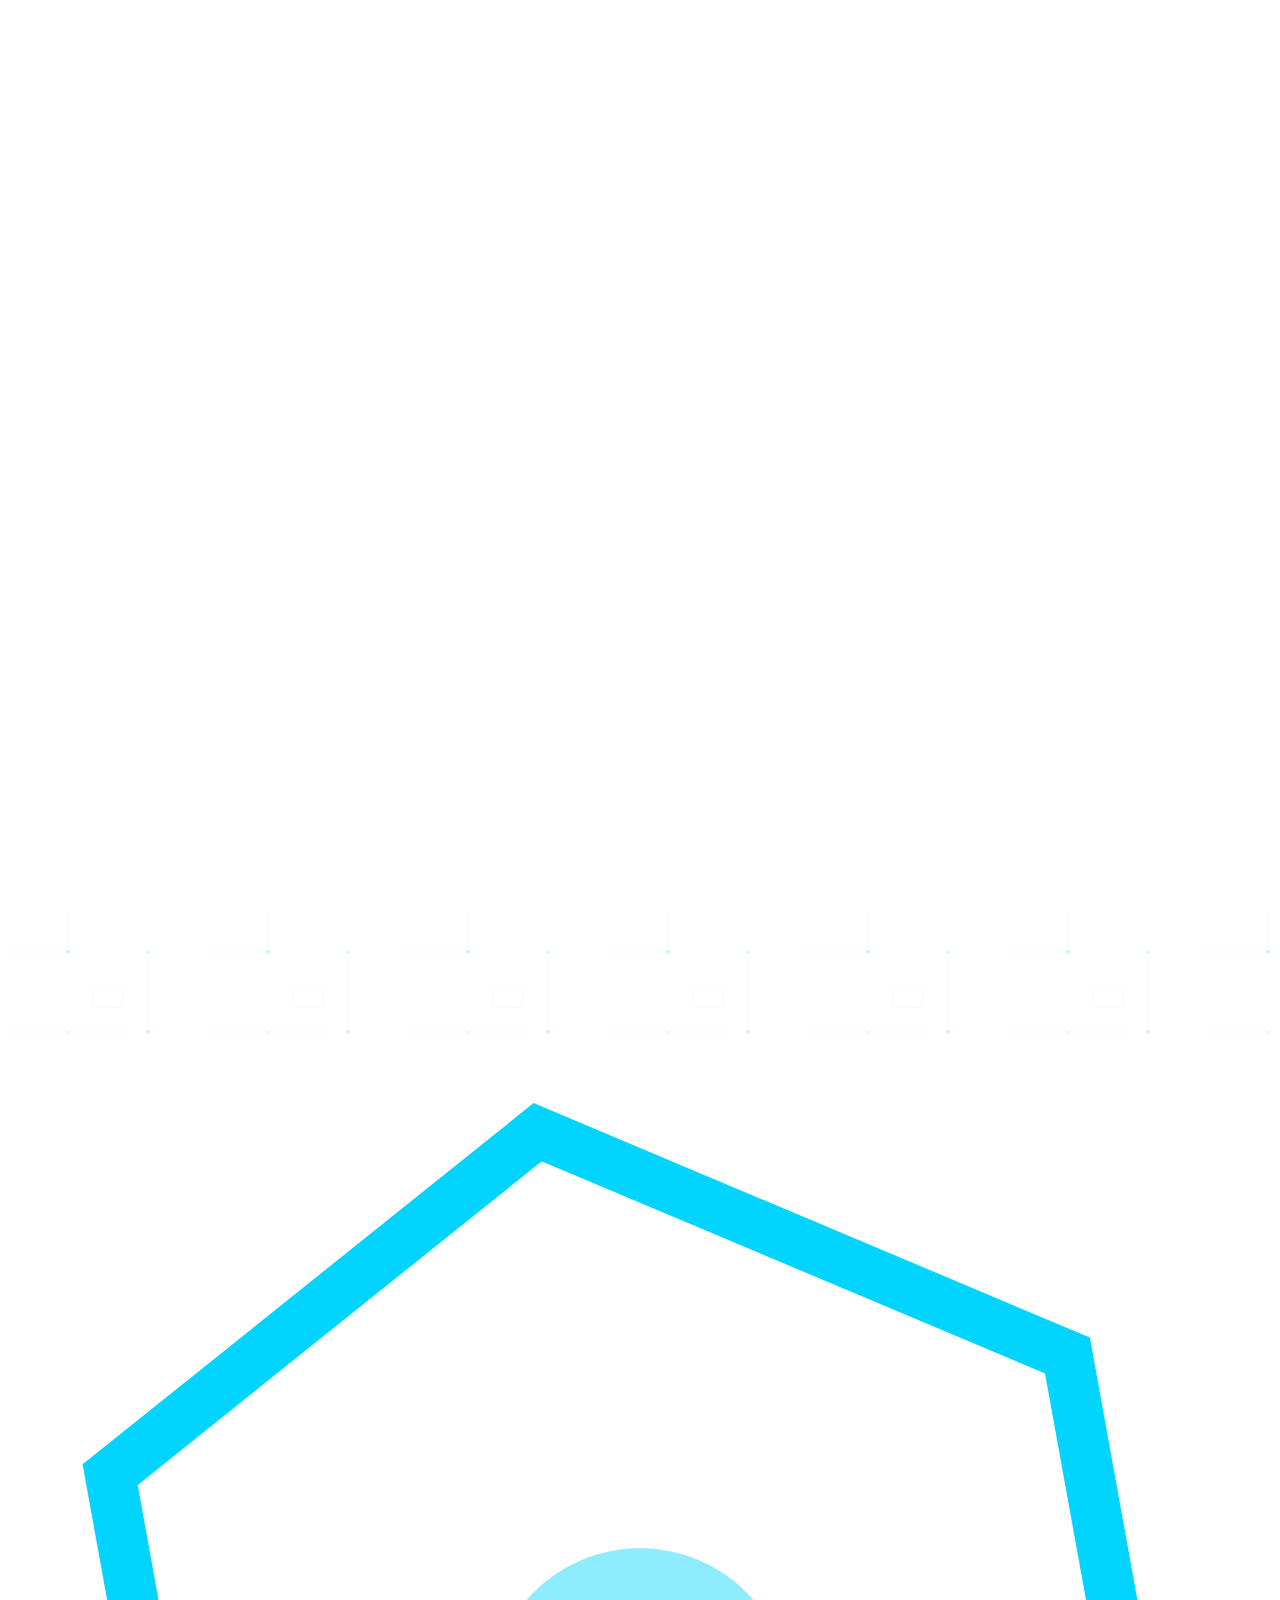
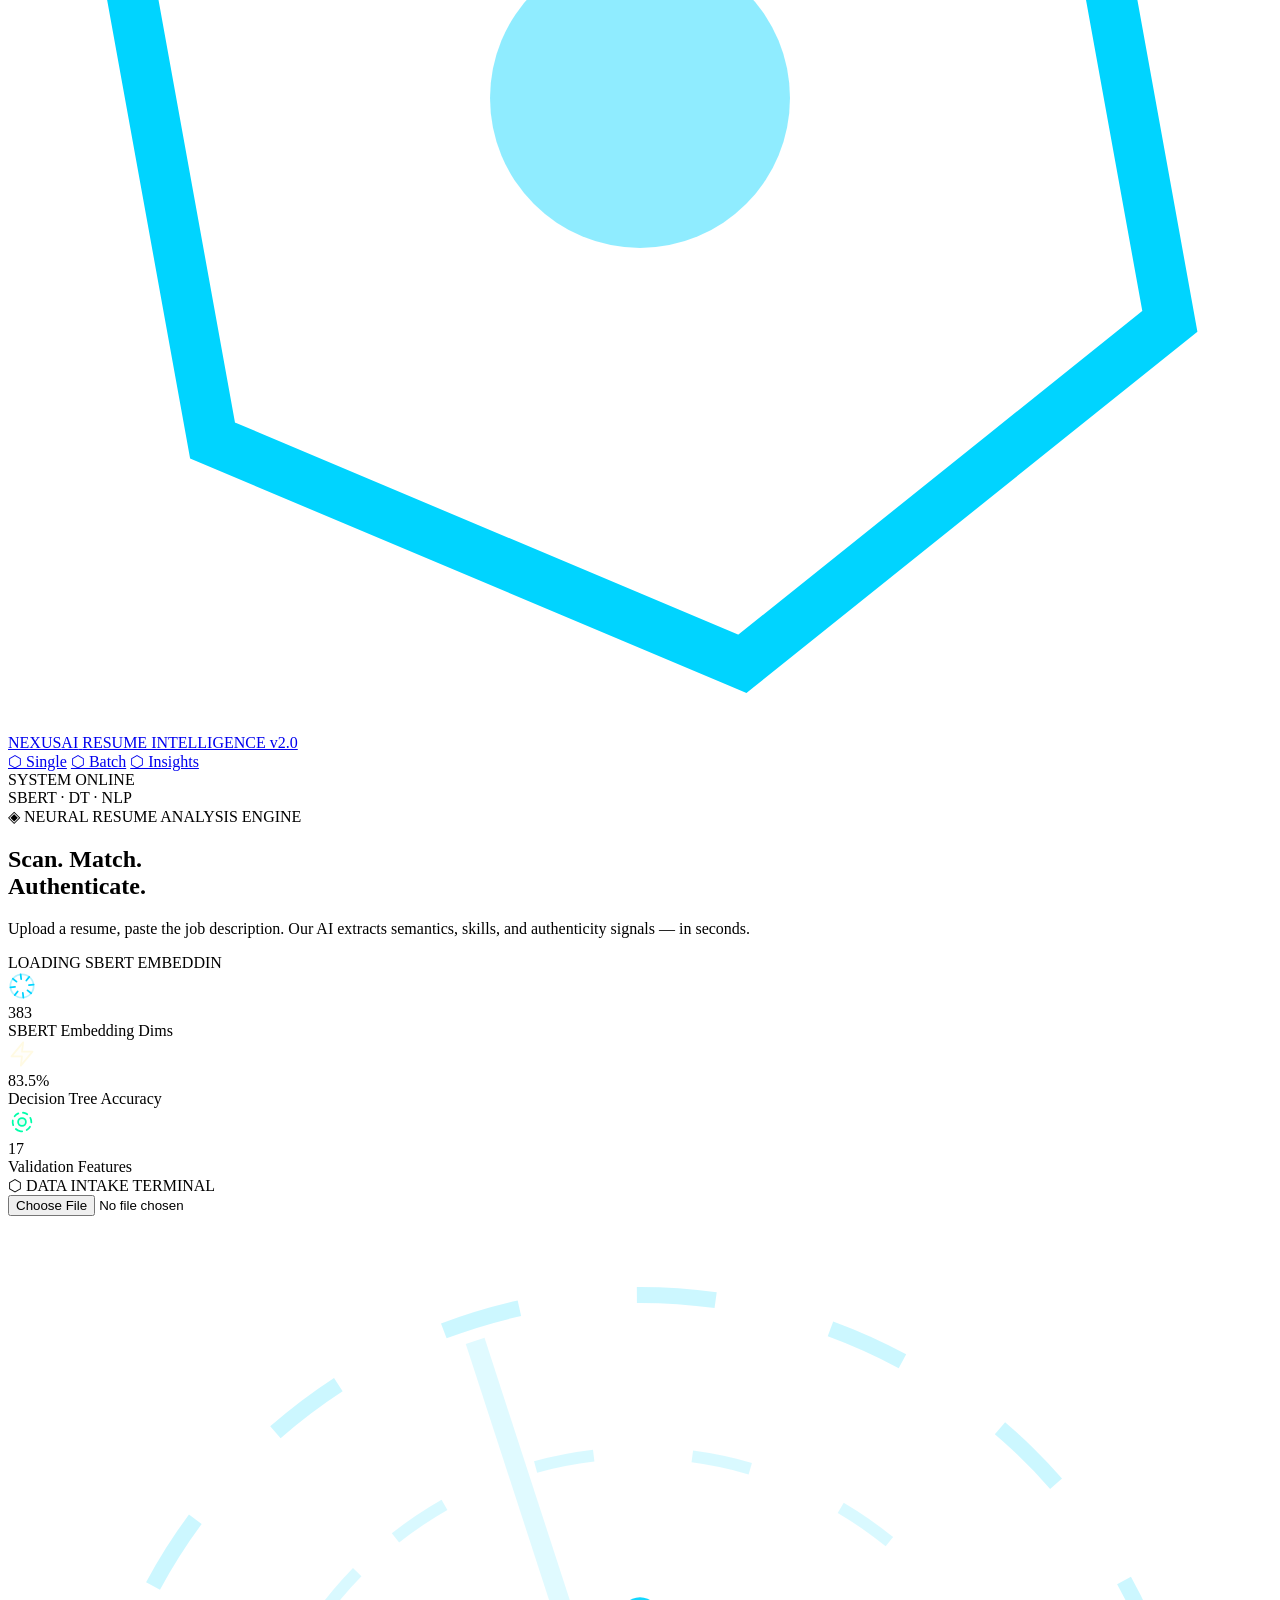
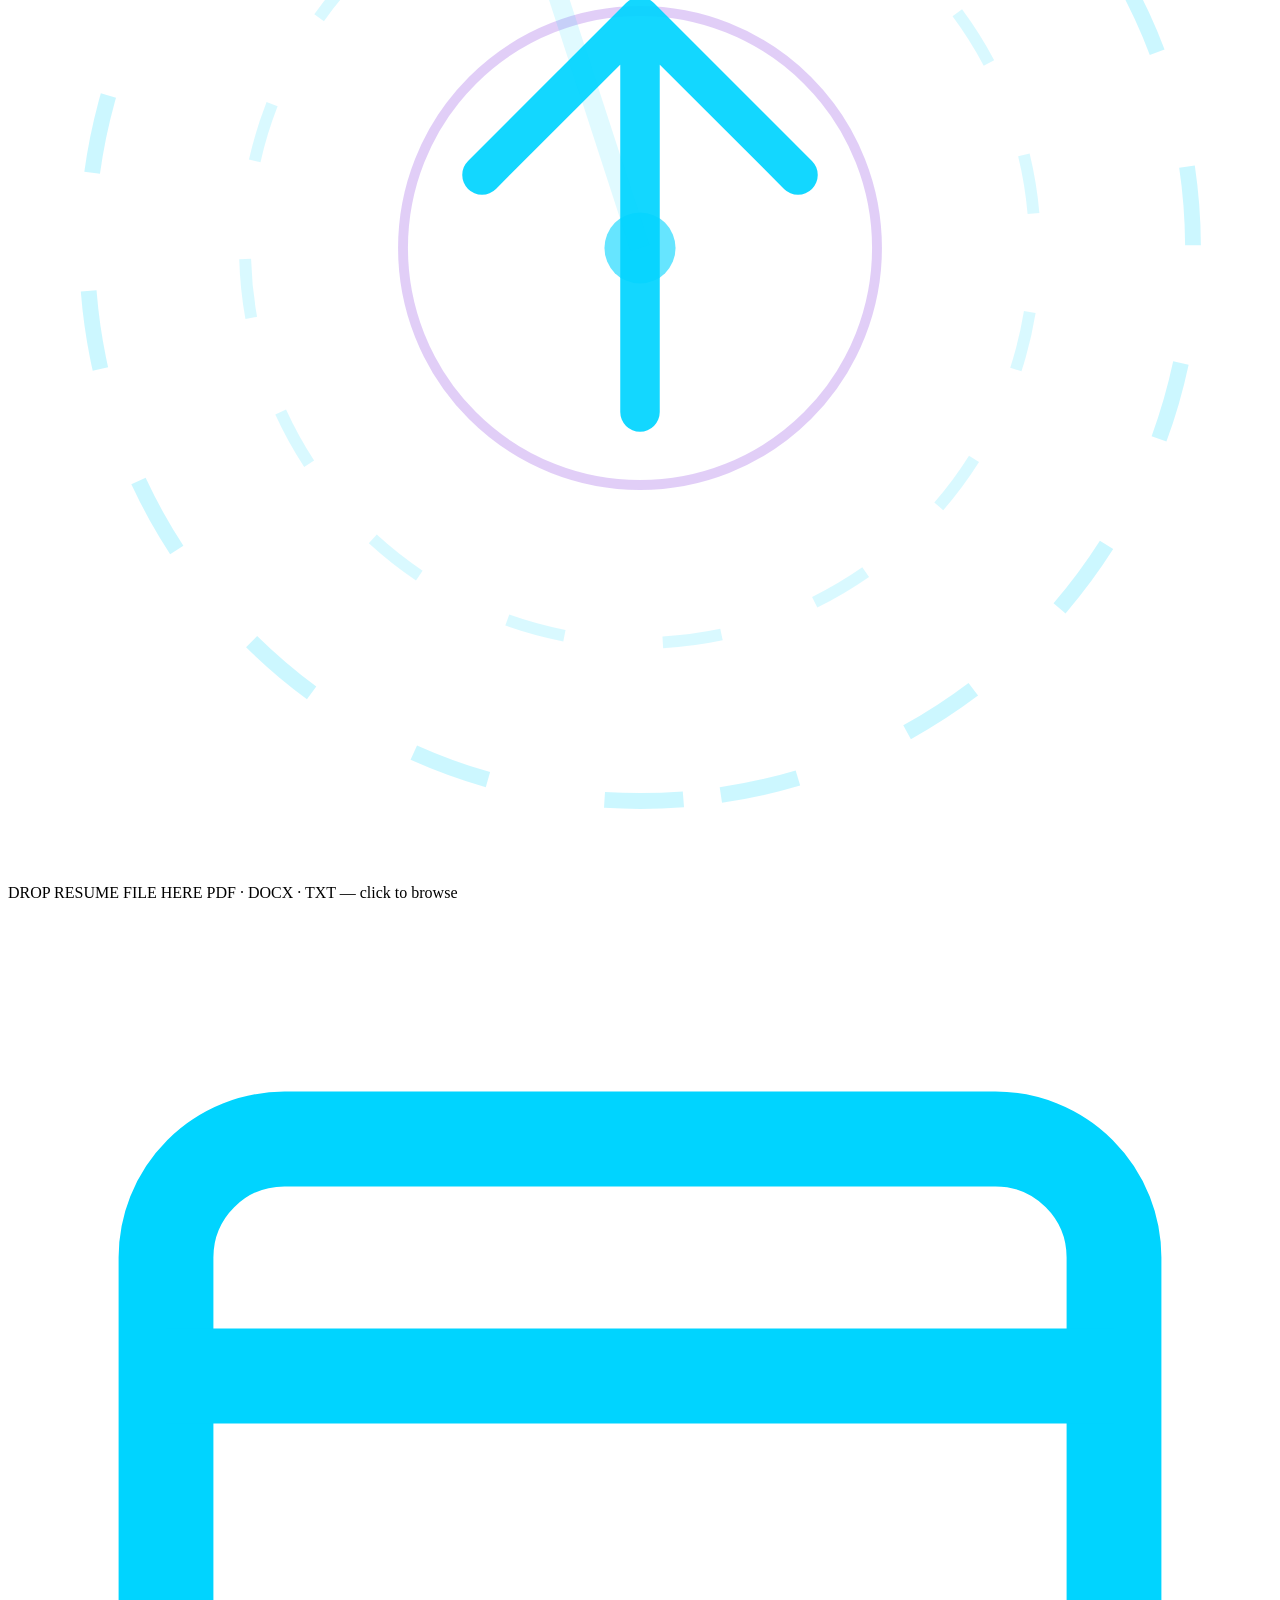
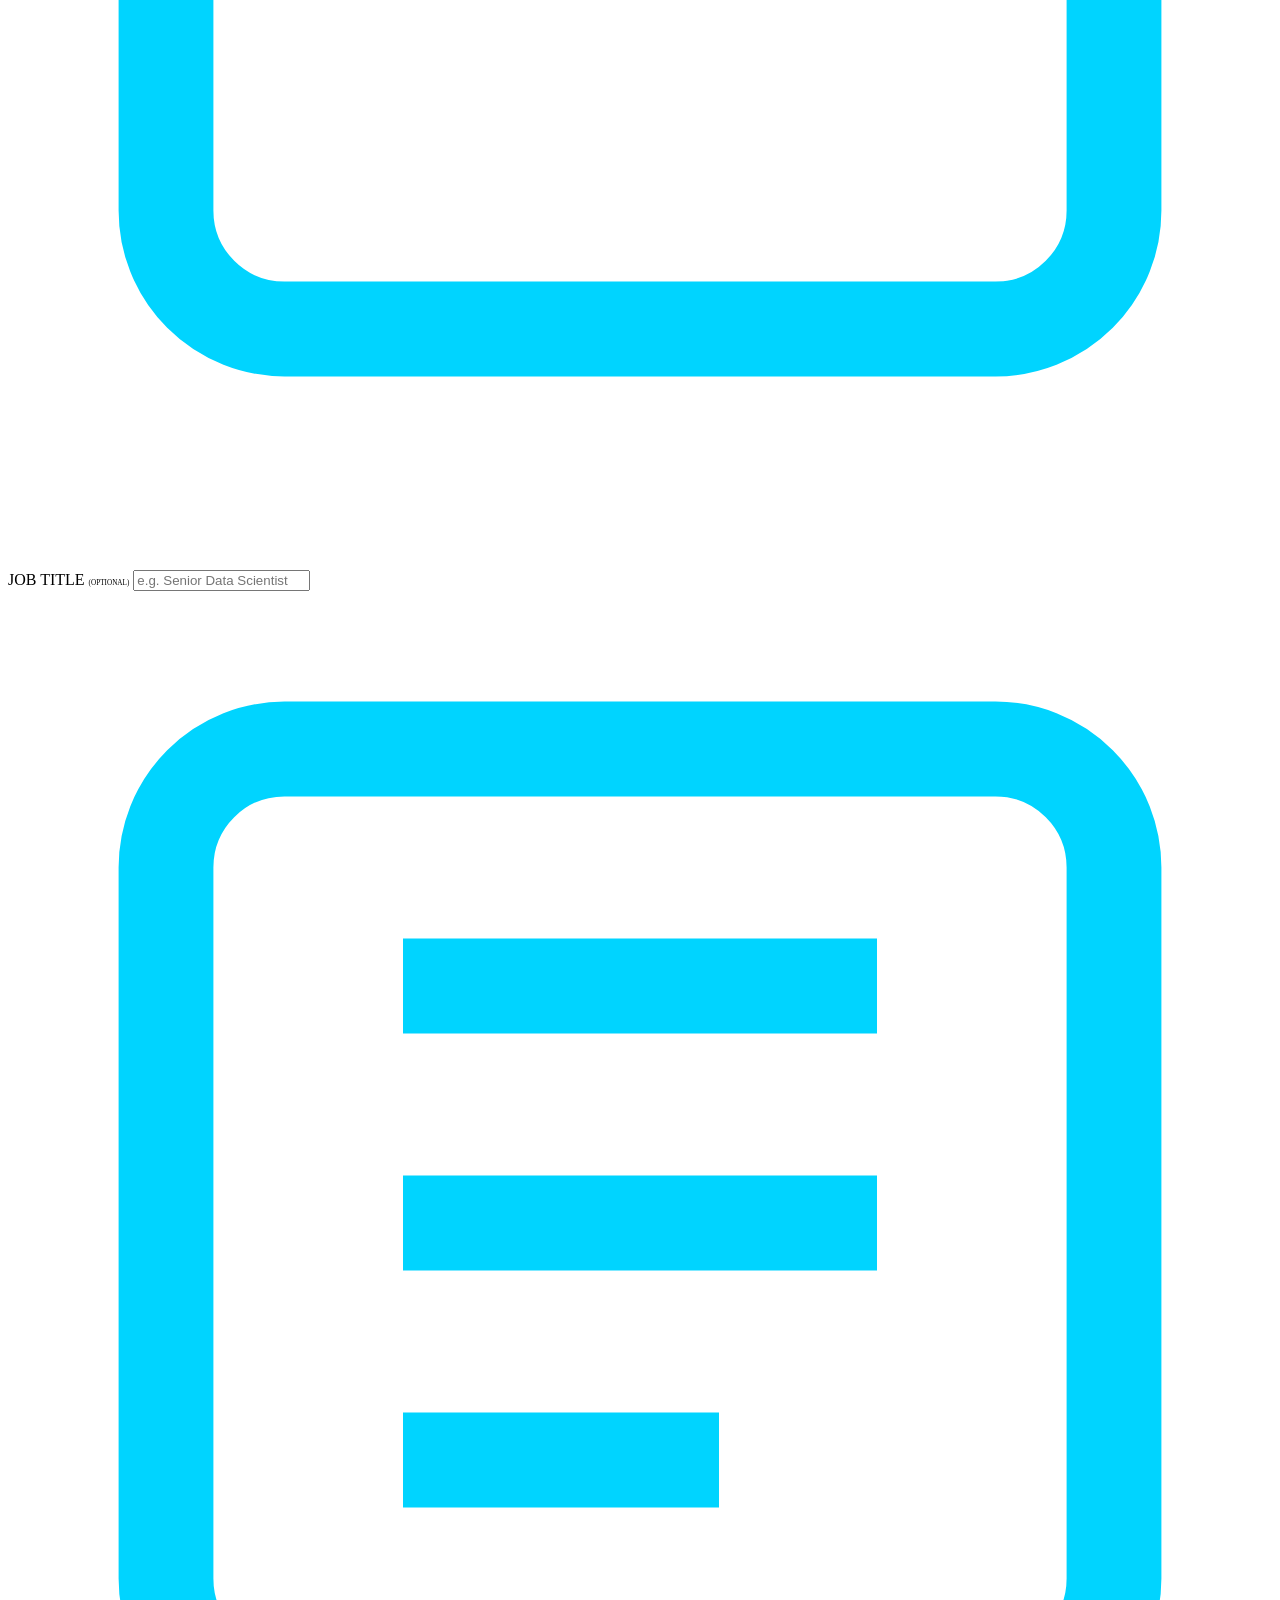
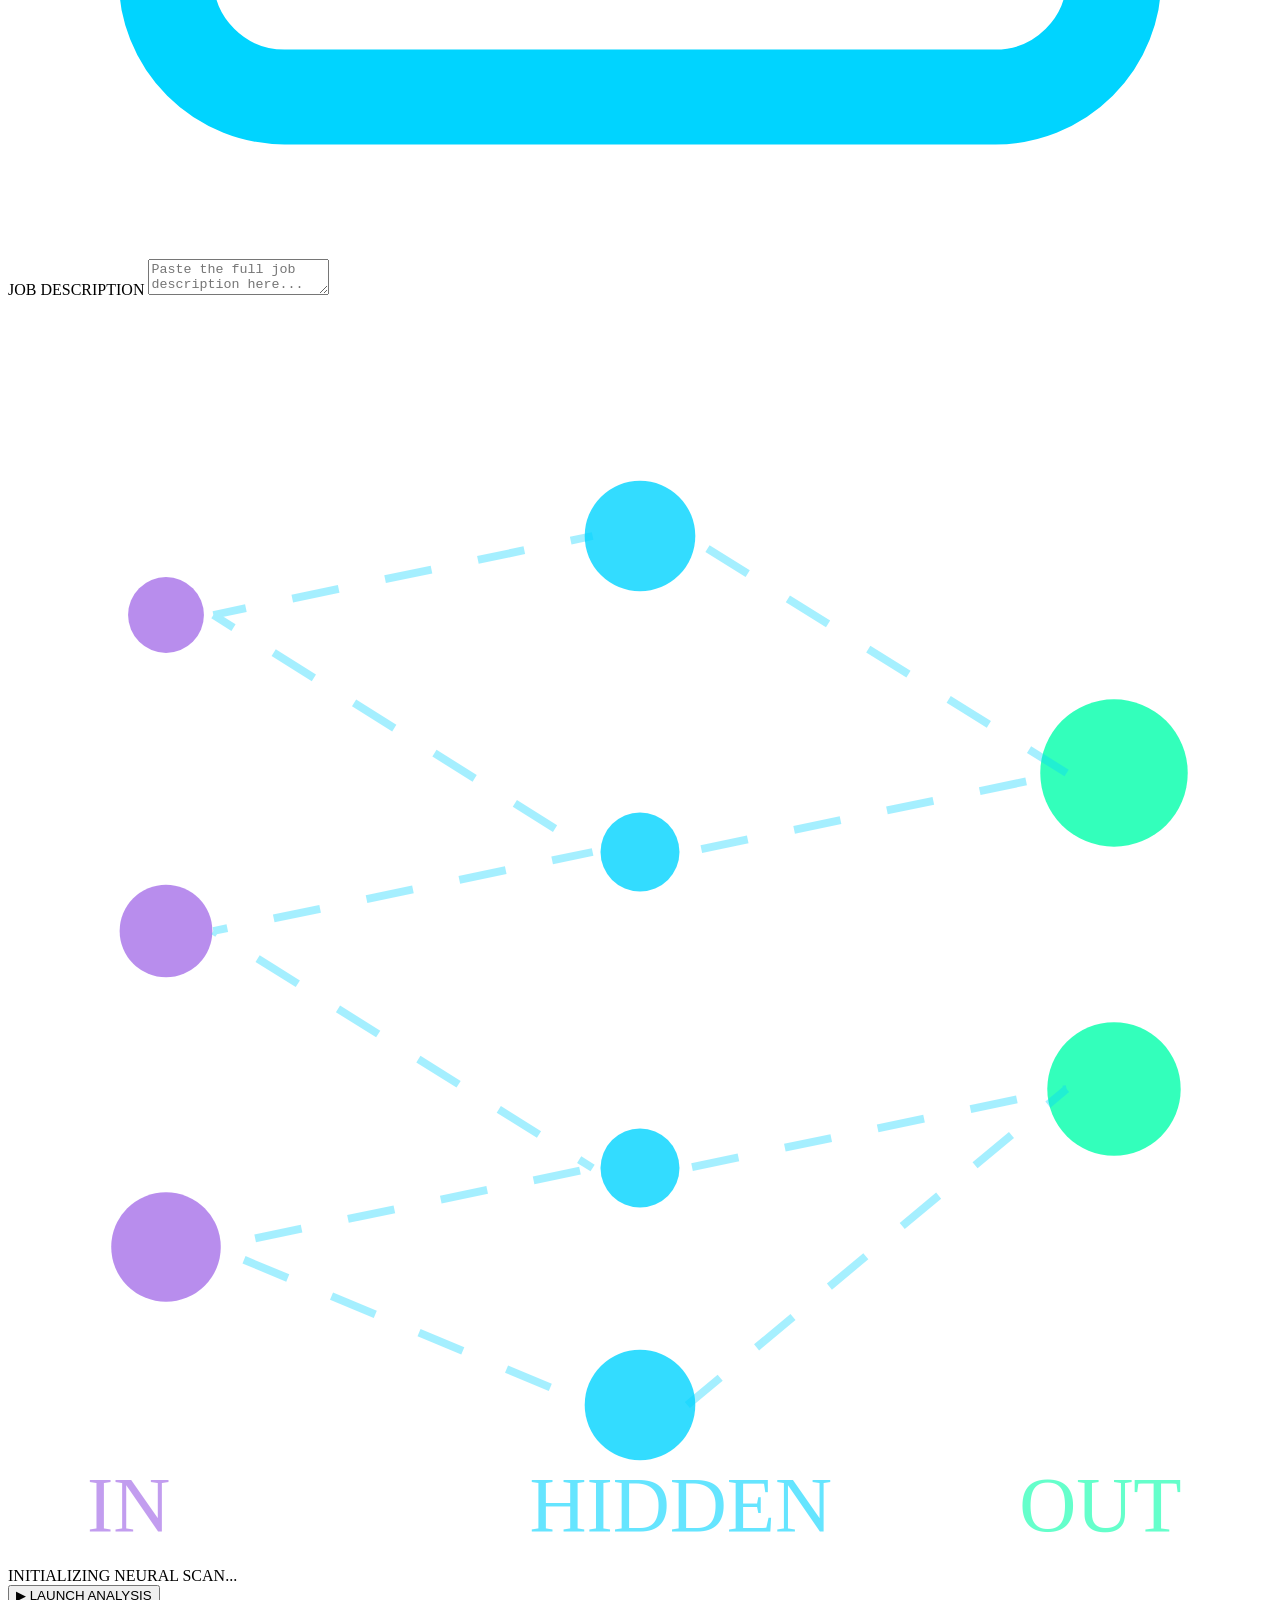
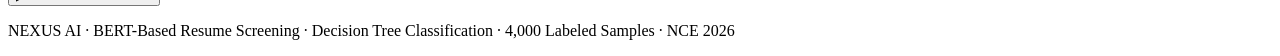
==== commit 9d70153b: "ui fixex" ====
--- a/app/templates/index.html
+++ b/app/templates/index.html
@@ -5,23 +5,82 @@
 <meta name="viewport" content="width=device-width, initial-scale=1.0">
 <title>NEXUS AI — Resume Intelligence System</title>
 <meta name="description" content="BERT-powered resume screening and authenticity validation using Decision Tree Classification. Futuristic AI-driven recruiter dashboard.">
-<link rel="preconnect" href="https://fonts.googleapis.com">
-<link href="https://fonts.googleapis.com/css2?family=Orbitron:wght@400;500;600;700;800;900&family=Inter:wght@300;400;500;600;700&family=Share+Tech+Mono&display=swap" rel="stylesheet">
-<link rel="stylesheet" href="/static/style.css?v=5">
+<link rel="stylesheet" href="/static/style.css?v=6">
 </head>
 <body>
 
-<!-- ── Background System ───────────────────────────────── -->
+<!-- ── Background Layers ───────────────────────────────────── -->
 <canvas id="bg-canvas"></canvas>
+
+<!-- Animated SVG Circuit Board Background -->
+<div class="circuit-svg-bg">
+<svg width="100%" height="100%" xmlns="http://www.w3.org/2000/svg">
+  <defs>
+    <linearGradient id="traceGrad" x1="0%" y1="0%" x2="100%" y2="0%">
+      <stop offset="0%" stop-color="#00d4ff" stop-opacity="0"/>
+      <stop offset="50%" stop-color="#00d4ff" stop-opacity="0.8"/>
+      <stop offset="100%" stop-color="#9b5de5" stop-opacity="0"/>
+    </linearGradient>
+    <!-- Repeating circuit tile pattern -->
+    <pattern id="circuitPattern" x="0" y="0" width="200" height="200" patternUnits="userSpaceOnUse">
+      <!-- Horizontal traces -->
+      <line x1="0" y1="40"  x2="60" y2="40"  stroke="#00d4ff" stroke-width="0.4" opacity="0.15"/>
+      <line x1="80" y1="40" x2="200" y2="40" stroke="#00d4ff" stroke-width="0.4" opacity="0.1"/>
+      <line x1="0" y1="120" x2="120" y2="120" stroke="#9b5de5" stroke-width="0.4" opacity="0.12"/>
+      <line x1="140" y1="120" x2="200" y2="120" stroke="#9b5de5" stroke-width="0.4" opacity="0.08"/>
+      <!-- Vertical traces -->
+      <line x1="60" y1="0" x2="60" y2="40"   stroke="#00d4ff" stroke-width="0.4" opacity="0.12"/>
+      <line x1="140" y1="40" x2="140" y2="120" stroke="#9b5de5" stroke-width="0.4" opacity="0.1"/>
+      <line x1="60" y1="120" x2="60" y2="200" stroke="#00ffaa" stroke-width="0.4" opacity="0.08"/>
+      <!-- Nodes -->
+      <circle cx="60"  cy="40"  r="2" fill="#00d4ff" opacity="0.2"/>
+      <circle cx="140" cy="40"  r="1.5" fill="#00d4ff" opacity="0.15"/>
+      <circle cx="140" cy="120" r="2" fill="#9b5de5" opacity="0.18"/>
+      <circle cx="60"  cy="120" r="1.5" fill="#00ffaa" opacity="0.12"/>
+      <!-- IC chip -->
+      <rect x="85" y="75" width="30" height="20" rx="2" fill="none" stroke="#00d4ff" stroke-width="0.5" opacity="0.12"/>
+      <line x1="85" y1="80" x2="78" y2="80" stroke="#00d4ff" stroke-width="0.3" opacity="0.1"/>
+      <line x1="85" y1="90" x2="78" y2="90" stroke="#00d4ff" stroke-width="0.3" opacity="0.1"/>
+      <line x1="115" y1="80" x2="122" y2="80" stroke="#00d4ff" stroke-width="0.3" opacity="0.1"/>
+      <line x1="115" y1="90" x2="122" y2="90" stroke="#00d4ff" stroke-width="0.3" opacity="0.1"/>
+      <!-- Diagonal trace -->
+      <polyline points="0,180 20,180 35,165 60,165" fill="none" stroke="#00ffaa" stroke-width="0.3" opacity="0.08"/>
+    </pattern>
+  </defs>
+  <rect width="100%" height="100%" fill="url(#circuitPattern)"/>
+  <!-- Animated trace overlay -->
+  <line x1="0" y1="200" x2="100%" y2="200" stroke="url(#traceGrad)" stroke-width="1" stroke-dasharray="15,85" style="animation:sweepH 6s linear infinite;"/>
+  <line x1="0" y1="500" x2="100%" y2="500" stroke="url(#traceGrad)" stroke-width="0.5" stroke-dasharray="20,80" style="animation:sweepH 8s linear 2s infinite;"/>
+</svg>
+</div>
+
 <div class="grid-overlay"></div>
 <div class="scanline-overlay"></div>
 <div class="vignette-overlay"></div>
+
+<!-- Floating Particles -->
+<div class="particle-field" id="particleField"></div>
+
+<!-- Custom Cursor -->
 <div class="cursor-glow" id="cursorGlow"></div>
-
-<!-- ── Navigation ─────────────────────────────────────── -->
+<div class="cursor-ring" id="cursorRing"></div>
+<div class="cursor-dot" id="cursorDot"></div>
+
+<!-- ── Navigation ─────────────────────────────────────────── -->
 <nav>
   <a href="/" class="logo">
-    <div class="logo-hex">⬡</div>
+    <div class="logo-hex">
+      <!-- Animated hexagon SVG -->
+      <svg viewBox="0 0 30 30" fill="none" xmlns="http://www.w3.org/2000/svg">
+        <polygon points="15,2 27,8.5 27,21.5 15,28 3,21.5 3,8.5" fill="none" stroke="#00d4ff" stroke-width="1.2">
+          <animateTransform attributeName="transform" type="rotate" from="0 15 15" to="360 15 15" dur="20s" repeatCount="indefinite"/>
+        </polygon>
+        <circle cx="15" cy="15" r="4" fill="#00d4ff" opacity="0.5">
+          <animate attributeName="r" values="3;5;3" dur="2.5s" repeatCount="indefinite"/>
+          <animate attributeName="opacity" values="0.3;0.8;0.3" dur="2.5s" repeatCount="indefinite"/>
+        </circle>
+      </svg>
+    </div>
     <div>
       NEXUS<span style="color:var(--violet)">AI</span>
       <span class="logo-sub">RESUME INTELLIGENCE v2.0</span>
@@ -33,14 +92,12 @@
     <a href="/analytics">⬡ Insights</a>
   </div>
   <div class="nav-right">
-    <div class="status-pill">
-      <span class="dot-live"></span> SYSTEM ONLINE
-    </div>
+    <div class="status-pill"><span class="dot-live"></span> SYSTEM ONLINE</div>
     <span style="color:var(--text-dim)">SBERT · DT · NLP</span>
   </div>
 </nav>
 
-<!-- ── Page Content ────────────────────────────────────── -->
+<!-- ── Page Content ────────────────────────────────────────── -->
 <div class="page">
 <div class="container">
 
@@ -52,23 +109,50 @@
       <span class="glow-word" data-text="Authenticate.">Authenticate.</span>
     </h1>
     <p>Upload a resume, paste the job description. Our AI extracts semantics, skills, and authenticity signals — in seconds.</p>
+    <!-- Typing effect -->
+    <div class="typing-container"><span id="typingText"></span><span class="typing-cursor"></span></div>
   </section>
 
   <!-- Stats -->
   <div class="stats-row">
     <div class="stat-card">
-      <span class="stat-icon">🧠</span>
-      <div class="stat-num">384</div>
+      <span class="stat-icon">
+        <!-- Brain SVG -->
+        <svg width="28" height="28" viewBox="0 0 24 24" fill="none" stroke="#00d4ff" stroke-width="1.5" stroke-linecap="round">
+          <path d="M12 2C6.48 2 2 6.48 2 12s4.48 10 10 10 10-4.48 10-10S17.52 2 12 2z" opacity="0.3"/>
+          <path d="M12 2v4M12 18v4M4.93 4.93l2.83 2.83M16.24 16.24l2.83 2.83M2 12h4M18 12h4M4.93 19.07l2.83-2.83M16.24 7.76l2.83-2.83">
+            <animateTransform attributeName="transform" type="rotate" from="0 12 12" to="360 12 12" dur="8s" repeatCount="indefinite"/>
+          </path>
+        </svg>
+      </span>
+      <div class="stat-num" data-count="384">0</div>
       <div class="stat-label">SBERT Embedding Dims</div>
     </div>
     <div class="stat-card">
-      <span class="stat-icon">⚡</span>
-      <div class="stat-num">83.6%</div>
+      <span class="stat-icon">
+        <!-- Lightning SVG -->
+        <svg width="28" height="28" viewBox="0 0 24 24" fill="none" stroke="#ffd60a" stroke-width="1.5" stroke-linecap="round" stroke-linejoin="round">
+          <polygon points="13 2 3 14 12 14 11 22 21 10 12 10 13 2" fill="rgba(255,214,10,0.12)">
+            <animate attributeName="opacity" values="0.08;0.22;0.08" dur="1.5s" repeatCount="indefinite"/>
+          </polygon>
+        </svg>
+      </span>
+      <div class="stat-num" data-count="83.6" data-suffix="%" data-decimals="1">0</div>
       <div class="stat-label">Decision Tree Accuracy</div>
     </div>
     <div class="stat-card">
-      <span class="stat-icon">🔬</span>
-      <div class="stat-num">17</div>
+      <span class="stat-icon">
+        <!-- Microscope SVG -->
+        <svg width="28" height="28" viewBox="0 0 24 24" fill="none" stroke="#00ffaa" stroke-width="1.5" stroke-linecap="round">
+          <circle cx="12" cy="12" r="3" fill="rgba(0,255,170,0.1)">
+            <animate attributeName="r" values="2.5;3.5;2.5" dur="2s" repeatCount="indefinite"/>
+          </circle>
+          <circle cx="12" cy="12" r="8" stroke-dasharray="4 4">
+            <animateTransform attributeName="transform" type="rotate" from="0 12 12" to="360 12 12" dur="10s" repeatCount="indefinite"/>
+          </circle>
+        </svg>
+      </span>
+      <div class="stat-num" data-count="17">0</div>
       <div class="stat-label">Validation Features</div>
     </div>
   </div>
@@ -79,6 +163,7 @@
     <!-- ── Upload Terminal ──────────────────────────────── -->
     <div class="card" id="uploadCard">
       <div class="card-inner"></div>
+      <div class="card-sweep"></div>
       <div class="card-title">⬡ DATA INTAKE TERMINAL</div>
 
       <form id="uploadForm" autocomplete="off">
@@ -86,7 +171,30 @@
         <div class="drop-zone" id="dropZone">
           <div class="drop-beam"></div>
           <input type="file" name="resume" accept=".pdf,.docx,.txt" required id="resumeInput">
-          <span class="drop-icon">📡</span>
+          <!-- Animated radar upload SVG -->
+          <svg class="drop-icon-svg" viewBox="0 0 64 64" fill="none" xmlns="http://www.w3.org/2000/svg">
+            <circle cx="32" cy="32" r="28" stroke="#00d4ff" stroke-width="0.8" opacity="0.2" stroke-dasharray="4 6">
+              <animateTransform attributeName="transform" type="rotate" from="0 32 32" to="360 32 32" dur="12s" repeatCount="indefinite"/>
+            </circle>
+            <circle cx="32" cy="32" r="20" stroke="#00d4ff" stroke-width="0.6" opacity="0.15" stroke-dasharray="3 5">
+              <animateTransform attributeName="transform" type="rotate" from="360 32 32" to="0 32 32" dur="8s" repeatCount="indefinite"/>
+            </circle>
+            <circle cx="32" cy="32" r="12" stroke="#9b5de5" stroke-width="0.5" opacity="0.3"/>
+            <!-- Upload arrow -->
+            <path d="M32 42 V24 M24 30 L32 22 L40 30" stroke="#00d4ff" stroke-width="2" stroke-linecap="round" stroke-linejoin="round">
+              <animate attributeName="opacity" values="0.5;1;0.5" dur="2s" repeatCount="indefinite"/>
+              <animateTransform attributeName="transform" type="translate" values="0,0;0,-2;0,0" dur="2s" repeatCount="indefinite"/>
+            </path>
+            <!-- Radar sweep -->
+            <line x1="32" y1="32" x2="32" y2="5" stroke="#00d4ff" stroke-width="1" opacity="0.12">
+              <animateTransform attributeName="transform" type="rotate" from="0 32 32" to="360 32 32" dur="3s" repeatCount="indefinite"/>
+            </line>
+            <!-- Center dot -->
+            <circle cx="32" cy="32" r="2" fill="#00d4ff">
+              <animate attributeName="r" values="1.5;3;1.5" dur="1.5s" repeatCount="indefinite"/>
+              <animate attributeName="opacity" values="0.5;1;0.5" dur="1.5s" repeatCount="indefinite"/>
+            </circle>
+          </svg>
           <div class="drop-hint">
             DROP RESUME FILE HERE
             <span>PDF · DOCX · TXT — click to browse</span>
@@ -95,19 +203,53 @@
         </div>
 
         <div class="fgrp">
-          <label>⬡ JOB TITLE <span style="color:var(--text-dim);font-size:0.5rem">(OPTIONAL)</span></label>
+          <label>
+            <svg viewBox="0 0 16 16" fill="none" stroke="#00d4ff" stroke-width="1.2"><rect x="2" y="3" width="12" height="10" rx="1.5"/><path d="M2 6h12"/></svg>
+            JOB TITLE <span style="color:var(--text-dim);font-size:0.45rem">(OPTIONAL)</span>
+          </label>
           <input type="text" name="job_title" placeholder="e.g. Senior Data Scientist" id="jobTitleInput">
         </div>
         <div class="fgrp">
-          <label>⬡ JOB DESCRIPTION</label>
+          <label>
+            <svg viewBox="0 0 16 16" fill="none" stroke="#00d4ff" stroke-width="1.2"><rect x="2" y="2" width="12" height="12" rx="1.5"/><line x1="5" y1="5" x2="11" y2="5"/><line x1="5" y1="8" x2="11" y2="8"/><line x1="5" y1="11" x2="9" y2="11"/></svg>
+            JOB DESCRIPTION
+          </label>
           <textarea name="job_description" placeholder="Paste the full job description here..." required></textarea>
         </div>
 
-        <!-- Loading panel (hidden until submit) -->
+        <!-- Neural Network Loading Panel -->
         <div id="loading">
-          <div class="loading-ring">
-            <div class="loading-ring-center"></div>
-          </div>
+          <svg class="neural-loader" viewBox="0 0 80 80" fill="none" xmlns="http://www.w3.org/2000/svg">
+            <!-- Input layer -->
+            <circle cx="10" cy="20" r="3" fill="#9b5de5" opacity="0.7"><animate attributeName="r" values="2;4;2" dur="1.5s" repeatCount="indefinite"/></circle>
+            <circle cx="10" cy="40" r="3" fill="#9b5de5" opacity="0.7"><animate attributeName="r" values="2;4;2" dur="1.5s" begin="0.2s" repeatCount="indefinite"/></circle>
+            <circle cx="10" cy="60" r="3" fill="#9b5de5" opacity="0.7"><animate attributeName="r" values="2;4;2" dur="1.5s" begin="0.4s" repeatCount="indefinite"/></circle>
+            <!-- Hidden layer -->
+            <circle cx="40" cy="15" r="3" fill="#00d4ff" opacity="0.8"><animate attributeName="r" values="2;4;2" dur="1.2s" repeatCount="indefinite"/></circle>
+            <circle cx="40" cy="35" r="3" fill="#00d4ff" opacity="0.8"><animate attributeName="r" values="2;4;2" dur="1.2s" begin="0.3s" repeatCount="indefinite"/></circle>
+            <circle cx="40" cy="55" r="3" fill="#00d4ff" opacity="0.8"><animate attributeName="r" values="2;4;2" dur="1.2s" begin="0.6s" repeatCount="indefinite"/></circle>
+            <circle cx="40" cy="70" r="3" fill="#00d4ff" opacity="0.8"><animate attributeName="r" values="2;4;2" dur="1.2s" begin="0.9s" repeatCount="indefinite"/></circle>
+            <!-- Output layer -->
+            <circle cx="70" cy="30" r="4" fill="#00ffaa" opacity="0.8"><animate attributeName="r" values="3;5;3" dur="1.8s" repeatCount="indefinite"/></circle>
+            <circle cx="70" cy="50" r="4" fill="#00ffaa" opacity="0.8"><animate attributeName="r" values="3;5;3" dur="1.8s" begin="0.5s" repeatCount="indefinite"/></circle>
+            <!-- Connections (animated dash) -->
+            <g stroke="#00d4ff" stroke-width="0.5" opacity="0.35">
+              <line x1="13" y1="20" x2="37" y2="15" stroke-dasharray="3 3"><animate attributeName="stroke-dashoffset" from="6" to="0" dur="1s" repeatCount="indefinite"/></line>
+              <line x1="13" y1="20" x2="37" y2="35" stroke-dasharray="3 3"><animate attributeName="stroke-dashoffset" from="6" to="0" dur="1s" begin="0.1s" repeatCount="indefinite"/></line>
+              <line x1="13" y1="40" x2="37" y2="35" stroke-dasharray="3 3"><animate attributeName="stroke-dashoffset" from="6" to="0" dur="1s" begin="0.2s" repeatCount="indefinite"/></line>
+              <line x1="13" y1="40" x2="37" y2="55" stroke-dasharray="3 3"><animate attributeName="stroke-dashoffset" from="6" to="0" dur="1s" begin="0.3s" repeatCount="indefinite"/></line>
+              <line x1="13" y1="60" x2="37" y2="55" stroke-dasharray="3 3"><animate attributeName="stroke-dashoffset" from="6" to="0" dur="1s" begin="0.4s" repeatCount="indefinite"/></line>
+              <line x1="13" y1="60" x2="37" y2="70" stroke-dasharray="3 3"><animate attributeName="stroke-dashoffset" from="6" to="0" dur="1s" begin="0.5s" repeatCount="indefinite"/></line>
+              <line x1="43" y1="15" x2="67" y2="30" stroke-dasharray="3 3"><animate attributeName="stroke-dashoffset" from="6" to="0" dur="1s" begin="0.6s" repeatCount="indefinite"/></line>
+              <line x1="43" y1="35" x2="67" y2="30" stroke-dasharray="3 3"><animate attributeName="stroke-dashoffset" from="6" to="0" dur="1s" begin="0.7s" repeatCount="indefinite"/></line>
+              <line x1="43" y1="55" x2="67" y2="50" stroke-dasharray="3 3"><animate attributeName="stroke-dashoffset" from="6" to="0" dur="1s" begin="0.8s" repeatCount="indefinite"/></line>
+              <line x1="43" y1="70" x2="67" y2="50" stroke-dasharray="3 3"><animate attributeName="stroke-dashoffset" from="6" to="0" dur="1s" begin="0.9s" repeatCount="indefinite"/></line>
+            </g>
+            <!-- Labels -->
+            <text x="5" y="78" fill="#9b5de5" font-family="Share Tech Mono" font-size="5" opacity="0.6">IN</text>
+            <text x="33" y="78" fill="#00d4ff" font-family="Share Tech Mono" font-size="5" opacity="0.6">HIDDEN</text>
+            <text x="64" y="78" fill="#00ffaa" font-family="Share Tech Mono" font-size="5" opacity="0.6">OUT</text>
+          </svg>
           <div class="loading-label" id="loadingLabel">INITIALIZING NEURAL SCAN...</div>
           <div class="loading-bar"></div>
           <div class="loading-steps" id="loadingSteps"></div>
@@ -125,6 +267,7 @@
       <!-- Classification Card -->
       <div class="card" id="resultsCard" style="display:none; margin-bottom:18px;">
         <div class="card-inner"></div>
+        <div class="card-sweep"></div>
         <div class="card-title">⬡ CLASSIFICATION OUTPUT</div>
 
         <div class="result-header">
@@ -148,13 +291,12 @@
       <!-- Resume Preview Card -->
       <div class="card" id="previewCard" style="display:none;">
         <div class="card-inner"></div>
+        <div class="card-sweep"></div>
         <div class="card-title">⬡ PARSED RESUME DATA</div>
         <div class="preview-box" id="resumePreviewWrap">
           <div class="terminal-header">
             <div class="terminal-dots">
-              <span class="td-red"></span>
-              <span class="td-amber"></span>
-              <span class="td-green"></span>
+              <span class="td-red"></span><span class="td-amber"></span><span class="td-green"></span>
             </div>
             <span style="flex:1;text-align:center">RESUME_PARSE_OUTPUT.TXT</span>
           </div>
@@ -166,44 +308,131 @@
   </div><!-- /main-grid -->
 
   <footer>
-    <p>NEXUS AI &middot; BERT-Based Resume Screening &middot; Decision Tree Classification &middot; 4,000 Labeled Samples &middot; NCE 2026</p>
+    <p>NEXUS AI · BERT-Based Resume Screening · Decision Tree Classification · 4,000 Labeled Samples · NCE 2026</p>
   </footer>
 </div>
 </div>
 
 <script>
+/* ═══════════════════════════════════════════════════════════════
+   NEXUS AI — Full Motion System
+   ═══════════════════════════════════════════════════════════════ */
+
 /* ── Matrix Rain Background ──────────────────────────────── */
 (function() {
-  const canvas = document.getElementById('bg-canvas');
-  const ctx = canvas.getContext('2d');
-  function resize() { canvas.width = window.innerWidth; canvas.height = window.innerHeight; }
-  resize();
-  window.addEventListener('resize', resize);
-  const chars = 'NEXUSAI01アイウエオカキクケコSBERTDTNLP◈⬡▶';
-  const cols = Math.floor(canvas.width / 18);
+  const C = document.getElementById('bg-canvas');
+  const ctx = C.getContext('2d');
+  function resize() { C.width = innerWidth; C.height = innerHeight; }
+  resize(); addEventListener('resize', resize);
+  const chars = 'NEXUSAI01アイウエオカキSBERTDT10110100◈⬡▶∞';
+  const cols = Math.floor(C.width / 18);
   const drops = Array.from({length: cols}, () => Math.random() * -50);
   function draw() {
-    ctx.fillStyle = 'rgba(0,9,18,0.05)';
-    ctx.fillRect(0, 0, canvas.width, canvas.height);
+    ctx.fillStyle = 'rgba(0,9,18,0.045)';
+    ctx.fillRect(0, 0, C.width, C.height);
     drops.forEach((y, i) => {
-      const char = chars[Math.floor(Math.random() * chars.length)];
-      const alpha = Math.random() > 0.85 ? 1 : 0.35;
-      ctx.fillStyle = `rgba(0,212,255,${alpha})`;
+      const ch = chars[Math.floor(Math.random() * chars.length)];
+      const bright = Math.random() > 0.88;
+      ctx.fillStyle = bright ? 'rgba(0,212,255,1)' : 'rgba(0,212,255,0.28)';
       ctx.font = '13px "Share Tech Mono"';
-      ctx.fillText(char, i * 18, y * 18);
-      if (y * 18 > canvas.height && Math.random() > 0.975) drops[i] = 0;
+      ctx.fillText(ch, i * 18, y * 18);
+      if (y * 18 > C.height && Math.random() > 0.975) drops[i] = 0;
       drops[i] += 0.5;
     });
   }
   setInterval(draw, 55);
 })();
 
-/* ── Mouse Glow ──────────────────────────────────────────── */
-const glow = document.getElementById('cursorGlow');
+/* ── Floating Particles ──────────────────────────────────── */
+(function() {
+  const field = document.getElementById('particleField');
+  const types = ['small','medium','large','star'];
+  for (let i = 0; i < 60; i++) {
+    const p = document.createElement('div');
+    const t = types[Math.floor(Math.random() * types.length)];
+    p.className = 'fp ' + t;
+    p.style.left = Math.random() * 100 + '%';
+    p.style.animationDuration = (12 + Math.random() * 25) + 's';
+    p.style.animationDelay = (Math.random() * 20) + 's';
+    field.appendChild(p);
+  }
+})();
+
+/* ── Custom Cursor ───────────────────────────────────────── */
+const cursorGlow = document.getElementById('cursorGlow');
+const cursorRing = document.getElementById('cursorRing');
+const cursorDot  = document.getElementById('cursorDot');
 document.addEventListener('mousemove', e => {
-  glow.style.left = e.clientX + 'px';
-  glow.style.top  = e.clientY + 'px';
+  cursorGlow.style.left = e.clientX + 'px'; cursorGlow.style.top = e.clientY + 'px';
+  cursorRing.style.left = e.clientX + 'px'; cursorRing.style.top = e.clientY + 'px';
+  cursorDot.style.left  = e.clientX + 'px'; cursorDot.style.top  = e.clientY + 'px';
 });
+/* Enlarge ring on hover over interactive elements */
+document.addEventListener('mouseover', e => {
+  if (e.target.closest('a,button,.btn,.drop-zone,.stat-card,.score-item,.chip,.vchip,.nav-center a')) {
+    cursorRing.classList.add('hovering');
+  }
+});
+document.addEventListener('mouseout', e => {
+  if (e.target.closest('a,button,.btn,.drop-zone,.stat-card,.score-item,.chip,.vchip,.nav-center a')) {
+    cursorRing.classList.remove('hovering');
+  }
+});
+
+/* ── Typing Effect ───────────────────────────────────────── */
+(function() {
+  const phrases = [
+    'LOADING SBERT EMBEDDING MODEL...',
+    'INITIALIZING 384-DIMENSIONAL VECTOR SPACE...',
+    'DECISION TREE CLASSIFIER: READY',
+    'NLP PIPELINE: spaCy en_core_web_sm LOADED',
+    '17 VALIDATION FEATURES CALIBRATED',
+    'COSINE SIMILARITY ENGINE: ACTIVE',
+    'AWAITING RESUME INPUT...'
+  ];
+  const el = document.getElementById('typingText');
+  let pi = 0, ci = 0, deleting = false;
+  function tick() {
+    const phrase = phrases[pi];
+    if (!deleting) {
+      el.textContent = phrase.substring(0, ci + 1);
+      ci++;
+      if (ci >= phrase.length) { deleting = true; setTimeout(tick, 1800); return; }
+      setTimeout(tick, 40 + Math.random() * 40);
+    } else {
+      el.textContent = phrase.substring(0, ci - 1);
+      ci--;
+      if (ci <= 0) { deleting = false; pi = (pi + 1) % phrases.length; setTimeout(tick, 400); return; }
+      setTimeout(tick, 22);
+    }
+  }
+  setTimeout(tick, 1200);
+})();
+
+/* ── Stat Counter Animation ──────────────────────────────── */
+(function() {
+  const observer = new IntersectionObserver((entries) => {
+    entries.forEach(entry => {
+      if (!entry.isIntersecting) return;
+      const el = entry.target;
+      if (el.dataset.counted) return;
+      el.dataset.counted = '1';
+      const target = parseFloat(el.dataset.count);
+      const suffix = el.dataset.suffix || '';
+      const dec = parseInt(el.dataset.decimals) || 0;
+      const dur = 1800;
+      const start = performance.now();
+      function frame(now) {
+        const pct = Math.min((now - start) / dur, 1);
+        const eased = 1 - Math.pow(1 - pct, 3);
+        el.textContent = (target * eased).toFixed(dec) + suffix;
+        if (pct < 1) requestAnimationFrame(frame);
+      }
+      requestAnimationFrame(frame);
+    });
+  }, { threshold: 0.3 });
+  document.querySelectorAll('.stat-num[data-count]').forEach(el => observer.observe(el));
+})();
 
 /* ── File Drop Zone ──────────────────────────────────────── */
 const resumeInput = document.getElementById('resumeInput');
@@ -220,32 +449,29 @@
 
 /* ── Loading Steps Animation ─────────────────────────────── */
 const STEPS = [
-  'PARSING DOCUMENT STRUCTURE...',
-  'EXTRACTING NLP ENTITIES...',
-  'GENERATING SBERT EMBEDDINGS...',
-  'COMPUTING COSINE SIMILARITY...',
-  'ANALYZING 17 VALIDATION SIGNALS...',
-  'RUNNING DECISION TREE CLASSIFIER...',
-  'COMPILING ANALYSIS REPORT...',
+  { text: 'PARSING DOCUMENT STRUCTURE...', icon: '📄' },
+  { text: 'EXTRACTING NLP ENTITIES...',    icon: '🔤' },
+  { text: 'GENERATING SBERT EMBEDDINGS...', icon: '🧠' },
+  { text: 'COMPUTING COSINE SIMILARITY...', icon: '📐' },
+  { text: 'ANALYZING 17 VALIDATION SIGNALS...', icon: '🔬' },
+  { text: 'RUNNING DECISION TREE CLASSIFIER...', icon: '🌲' },
+  { text: 'COMPILING ANALYSIS REPORT...',  icon: '📊' },
 ];
 let stepTimer, stepIdx = 0;
-const stepsContainer = document.getElementById('loadingSteps');
+const stepsEl = document.getElementById('loadingSteps');
 const loadingLabel = document.getElementById('loadingLabel');
 
 function startSteps() {
-  stepsContainer.innerHTML = '';
-  stepIdx = 0;
+  stepsEl.innerHTML = ''; stepIdx = 0;
   stepTimer = setInterval(() => {
     if (stepIdx >= STEPS.length) { clearInterval(stepTimer); return; }
-    // Mark previous step done
-    const prev = stepsContainer.querySelector('.lstep.run');
-    if (prev) prev.className = 'lstep done';
-    // Add new step
+    const prev = stepsEl.querySelector('.lstep.run');
+    if (prev) { prev.className = 'lstep done'; prev.querySelector('.lstep-icon').textContent = '✓'; }
     const div = document.createElement('div');
     div.className = 'lstep run';
-    div.innerHTML = `<span class="lstep-dot"></span>${STEPS[stepIdx]}`;
-    stepsContainer.appendChild(div);
-    loadingLabel.textContent = STEPS[stepIdx];
+    div.innerHTML = `<span class="lstep-icon">${STEPS[stepIdx].icon}</span>${STEPS[stepIdx].text}`;
+    stepsEl.appendChild(div);
+    loadingLabel.textContent = STEPS[stepIdx].text;
     stepIdx++;
   }, 700);
 }
@@ -263,26 +489,15 @@
 
 /* ── Confetti ────────────────────────────────────────────── */
 function fireConfetti() {
-  const container = document.createElement('div');
-  container.className = 'confetti-container';
-  document.body.appendChild(container);
+  const c = document.createElement('div'); c.className = 'confetti-container';
+  document.body.appendChild(c);
   const colors = ['#00ffaa','#00d4ff','#9b5de5','#ffd60a','#ff6b35'];
-  for (let i = 0; i < 70; i++) {
-    const el = document.createElement('div');
-    el.className = 'confetti-piece';
-    el.style.cssText = `
-      left:${Math.random()*100}%;
-      width:${Math.random()*8+4}px;
-      height:${Math.random()*8+4}px;
-      background:${colors[Math.floor(Math.random()*colors.length)]};
-      animation-duration:${Math.random()*2+1.5}s;
-      animation-delay:${Math.random()*0.5}s;
-      border-radius:${Math.random()>0.5?'50%':'2px'};
-      opacity:${Math.random()*0.7+0.3};
-    `;
-    container.appendChild(el);
-  }
-  setTimeout(() => container.remove(), 3500);
+  for (let i = 0; i < 80; i++) {
+    const p = document.createElement('div'); p.className = 'confetti-piece';
+    p.style.cssText = `left:${Math.random()*100}%;width:${Math.random()*8+4}px;height:${Math.random()*8+4}px;background:${colors[Math.floor(Math.random()*colors.length)]};animation-duration:${Math.random()*2+1.5}s;animation-delay:${Math.random()*0.5}s;border-radius:${Math.random()>0.5?'50%':'2px'};opacity:${Math.random()*0.7+0.3};`;
+    c.appendChild(p);
+  }
+  setTimeout(() => c.remove(), 3500);
 }
 
 /* ── Form Submit ─────────────────────────────────────────── */
@@ -303,25 +518,19 @@
   startSteps();
 
   try {
-    const res = await fetch('/api/predict', { method: 'POST', body: formData });
+    const res = await fetch('/api/predict', { method:'POST', body: formData });
     const data = await res.json();
     if (data.status !== 'success') throw new Error(data.detail || 'Analysis failed');
-
-    await new Promise(r => setTimeout(r, 400)); // slight drama pause
+    await new Promise(r => setTimeout(r, 400));
     stopSteps();
     loading.classList.remove('active');
-
     showScanFlash(data.classification.classification);
     await new Promise(r => setTimeout(r, 1200));
-
     displayResults(data);
   } catch (err) {
-    stopSteps();
-    loading.classList.remove('active');
+    stopSteps(); loading.classList.remove('active');
     alert('⚠ NEXUS ERROR: ' + err.message);
-  } finally {
-    btn.disabled = false;
-  }
+  } finally { btn.disabled = false; }
 };
 
 /* ── Display Results ─────────────────────────────────────── */
@@ -332,98 +541,52 @@
   const valFeats = data.validation_features || {};
   const resumeText = data.resume_text || '';
 
-  /* --- Classification Badge --- */
-  const bc = cls.classification === 'Authentic' ? 'badge-authentic'
-           : cls.classification === 'Suspicious' ? 'badge-suspicious' : 'badge-fake';
-  const icons = { Authentic: '✦ AUTHENTIC', Suspicious: '⚠ SUSPICIOUS', 'Potentially Fake': '✕ POTENTIALLY FAKE' };
-  document.getElementById('classificationBadge').innerHTML =
-    `<span class="badge-cls ${bc}">${icons[cls.classification] || cls.classification}</span>`;
-  document.getElementById('confLine').textContent =
-    `CONFIDENCE: ${(cls.confidence * 100).toFixed(1)}%`;
-
-  /* --- Scores Grid --- */
-  const scoreMap = {
-    'Semantic Similarity': scores.semantic_similarity,
-    'Skill Overlap':       scores.skill_overlap_score,
-    'Experience Match':    scores.experience_relevance_score,
-    'Final Match Score':   scores.final_match_score,
-  };
+  /* Badge */
+  const bc = cls.classification === 'Authentic' ? 'badge-authentic' : cls.classification === 'Suspicious' ? 'badge-suspicious' : 'badge-fake';
+  const icons = { Authentic:'✦ AUTHENTIC', Suspicious:'⚠ SUSPICIOUS', 'Potentially Fake':'✕ POTENTIALLY FAKE' };
+  document.getElementById('classificationBadge').innerHTML = `<span class="badge-cls ${bc}">${icons[cls.classification] || cls.classification}</span>`;
+  document.getElementById('confLine').textContent = `CONFIDENCE: ${(cls.confidence * 100).toFixed(1)}%`;
+
+  /* Scores */
+  const scoreMap = { 'Semantic Similarity': scores.semantic_similarity, 'Skill Overlap': scores.skill_overlap_score, 'Experience Match': scores.experience_relevance_score, 'Final Match Score': scores.final_match_score };
   document.getElementById('scoresGrid').innerHTML = Object.entries(scoreMap).map(([k, v]) => {
     const pct = v != null ? Math.round(v * 100) : 0;
-    const grade = pct >= 65 ? 'high' : pct >= 40 ? 'med' : 'low';
-    return `<div class="score-item ${grade}" style="--pct:${pct}%">
-      <div class="si-label">${k}</div>
-      <div class="si-val ${grade}">${pct}%</div>
-    </div>`;
+    const g = pct >= 65 ? 'high' : pct >= 40 ? 'med' : 'low';
+    return `<div class="score-item ${g}" style="--pct:${pct}%"><div class="si-label">${k}</div><div class="si-val ${g}">${pct}%</div></div>`;
   }).join('');
 
-  /* --- Skills Section --- */
-  const matched = skills.matched_skills || [];
-  const missing = skills.missing_skills || [];
-  const extra   = skills.extra_skills   || [];
+  /* Skills */
+  const matched = skills.matched_skills || []; const missing = skills.missing_skills || []; const extra = skills.extra_skills || [];
   if (matched.length || missing.length || extra.length) {
     document.getElementById('gd1').style.display = 'block';
-    const chip = (arr, cls) => arr.map(s => `<span class="chip ${cls}">${s}</span>`).join('');
-    document.getElementById('skillsSection').innerHTML = `
-      <div class="skills-grid">
-        <div class="skill-block">
-          <div class="sb-title">✦ Matched (${matched.length})</div>
-          <div>${chip(matched,'chip-matched') || '<span style="color:var(--text-dim);font-size:0.65rem">none</span>'}</div>
-        </div>
-        <div class="skill-block">
-          <div class="sb-title">✕ Missing (${missing.length})</div>
-          <div>${chip(missing,'chip-missing') || '<span style="color:var(--text-dim);font-size:0.65rem">none</span>'}</div>
-        </div>
-        <div class="skill-block">
-          <div class="sb-title">⬡ Extra (${extra.length})</div>
-          <div>${chip(extra,'chip-extra') || '<span style="color:var(--text-dim);font-size:0.65rem">none</span>'}</div>
-        </div>
-      </div>`;
-  }
-
-  /* --- Validation Grid --- */
-  const valKeys = Object.keys(valFeats);
-  if (valKeys.length) {
+    const chip = (a, c) => a.map(s => `<span class="chip ${c}">${s}</span>`).join('');
+    document.getElementById('skillsSection').innerHTML = `<div class="skills-grid"><div class="skill-block"><div class="sb-title">✦ Matched (${matched.length})</div><div>${chip(matched,'chip-matched')||'<span style="color:var(--text-dim);font-size:0.6rem">none</span>'}</div></div><div class="skill-block"><div class="sb-title">✕ Missing (${missing.length})</div><div>${chip(missing,'chip-missing')||'<span style="color:var(--text-dim);font-size:0.6rem">none</span>'}</div></div><div class="skill-block"><div class="sb-title">⬡ Extra (${extra.length})</div><div>${chip(extra,'chip-extra')||'<span style="color:var(--text-dim);font-size:0.6rem">none</span>'}</div></div></div>`;
+  }
+
+  /* Validation Grid */
+  const vk = Object.keys(valFeats);
+  if (vk.length) {
     document.getElementById('valLabel').style.display = 'flex';
-    document.getElementById('validationGrid').innerHTML = valKeys.map(k => {
+    document.getElementById('validationGrid').innerHTML = vk.map(k => {
       const v = valFeats[k];
-      const disp = typeof v === 'number' ? (v % 1 === 0 ? v : v.toFixed(3)) : v;
-      return `<div class="vchip">
-        <div class="vc-label">${k.replace(/_/g,' ')}</div>
-        <div class="vc-val">${disp}</div>
-      </div>`;
+      const d = typeof v === 'number' ? (v % 1 === 0 ? v : v.toFixed(3)) : v;
+      return `<div class="vchip"><div class="vc-label">${k.replace(/_/g,' ')}</div><div class="vc-val">${d}</div></div>`;
     }).join('');
   }
 
-  /* --- Resume Preview --- */
+  /* Preview */
   if (resumeText) {
     document.getElementById('resumePreview').textContent = resumeText.substring(0, 2500) + (resumeText.length > 2500 ? '\n...[truncated]' : '');
     document.getElementById('previewCard').style.display = 'block';
   }
 
   document.getElementById('resultsCard').style.display = 'block';
-
   requestAnimationFrame(() => {
     document.getElementById('results').classList.add('visible');
-    setTimeout(() => {
-      document.getElementById('results').scrollIntoView({ behavior:'smooth', block:'start' });
-    }, 100);
+    setTimeout(() => document.getElementById('results').scrollIntoView({ behavior:'smooth', block:'start' }), 100);
   });
-
   if (cls.classification === 'Authentic') fireConfetti();
 }
-
-/* ── Animate score-item bars on results update ───────────── */
-// Reset + replay fill animation when results re-render
-const observer = new MutationObserver(() => {
-  document.querySelectorAll('.score-item').forEach(el => {
-    el.style.animation = 'none';
-    el.querySelector && null; // flush
-    void el.offsetWidth;
-    el.style.animation = '';
-  });
-});
-observer.observe(document.getElementById('scoresGrid'), { childList: true });
 </script>
 </body>
 </html>
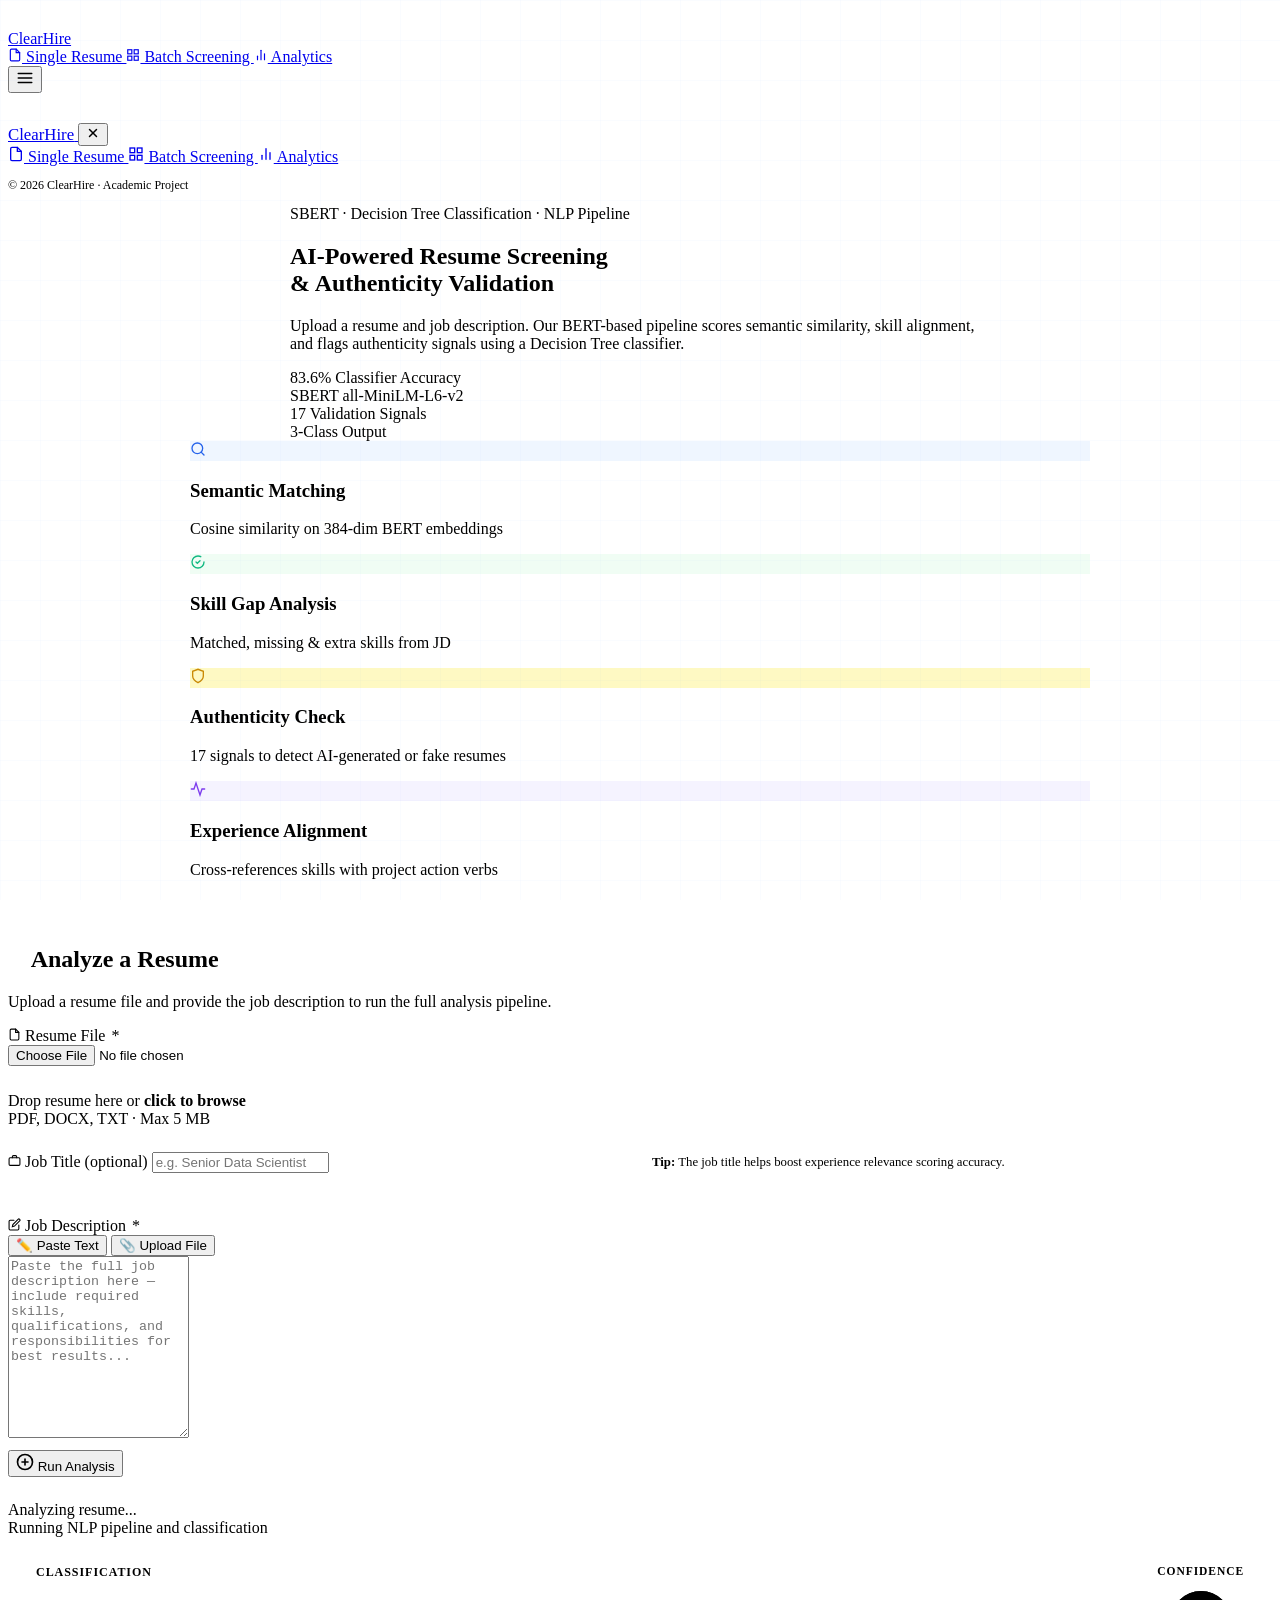
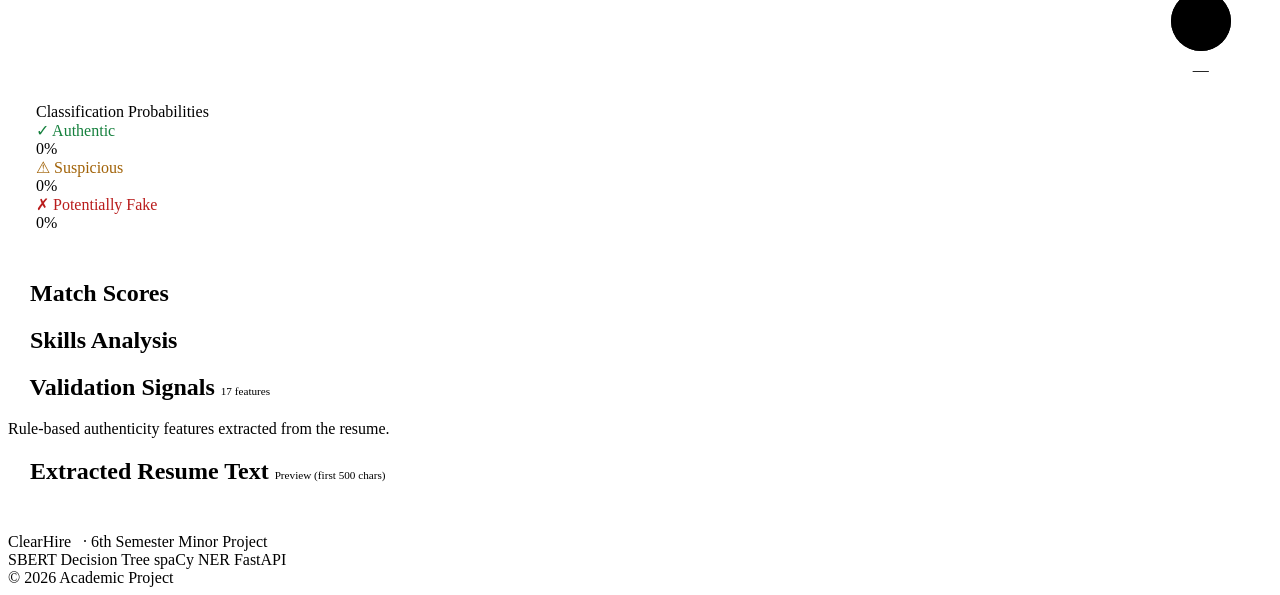
==== commit e08c81a1: "professional ui and backend" ====
--- a/app/templates/index.html
+++ b/app/templates/index.html
@@ -1,592 +1,628 @@
 <!DOCTYPE html>
 <html lang="en">
 <head>
-<meta charset="UTF-8">
-<meta name="viewport" content="width=device-width, initial-scale=1.0">
-<title>NEXUS AI — Resume Intelligence System</title>
-<meta name="description" content="BERT-powered resume screening and authenticity validation using Decision Tree Classification. Futuristic AI-driven recruiter dashboard.">
-<link rel="stylesheet" href="/static/style.css?v=6">
+  <meta charset="UTF-8">
+  <meta name="viewport" content="width=device-width, initial-scale=1.0">
+  <title>ClearHire — AI Resume Screener</title>
+  <meta name="description" content="BERT-powered resume screening and authenticity validation using Decision Tree classification.">
+  <link rel="stylesheet" href="/static/style.css">
 </head>
 <body>
 
-<!-- ── Background Layers ───────────────────────────────────── -->
-<canvas id="bg-canvas"></canvas>
-
-<!-- Animated SVG Circuit Board Background -->
-<div class="circuit-svg-bg">
-<svg width="100%" height="100%" xmlns="http://www.w3.org/2000/svg">
-  <defs>
-    <linearGradient id="traceGrad" x1="0%" y1="0%" x2="100%" y2="0%">
-      <stop offset="0%" stop-color="#00d4ff" stop-opacity="0"/>
-      <stop offset="50%" stop-color="#00d4ff" stop-opacity="0.8"/>
-      <stop offset="100%" stop-color="#9b5de5" stop-opacity="0"/>
-    </linearGradient>
-    <!-- Repeating circuit tile pattern -->
-    <pattern id="circuitPattern" x="0" y="0" width="200" height="200" patternUnits="userSpaceOnUse">
-      <!-- Horizontal traces -->
-      <line x1="0" y1="40"  x2="60" y2="40"  stroke="#00d4ff" stroke-width="0.4" opacity="0.15"/>
-      <line x1="80" y1="40" x2="200" y2="40" stroke="#00d4ff" stroke-width="0.4" opacity="0.1"/>
-      <line x1="0" y1="120" x2="120" y2="120" stroke="#9b5de5" stroke-width="0.4" opacity="0.12"/>
-      <line x1="140" y1="120" x2="200" y2="120" stroke="#9b5de5" stroke-width="0.4" opacity="0.08"/>
-      <!-- Vertical traces -->
-      <line x1="60" y1="0" x2="60" y2="40"   stroke="#00d4ff" stroke-width="0.4" opacity="0.12"/>
-      <line x1="140" y1="40" x2="140" y2="120" stroke="#9b5de5" stroke-width="0.4" opacity="0.1"/>
-      <line x1="60" y1="120" x2="60" y2="200" stroke="#00ffaa" stroke-width="0.4" opacity="0.08"/>
-      <!-- Nodes -->
-      <circle cx="60"  cy="40"  r="2" fill="#00d4ff" opacity="0.2"/>
-      <circle cx="140" cy="40"  r="1.5" fill="#00d4ff" opacity="0.15"/>
-      <circle cx="140" cy="120" r="2" fill="#9b5de5" opacity="0.18"/>
-      <circle cx="60"  cy="120" r="1.5" fill="#00ffaa" opacity="0.12"/>
-      <!-- IC chip -->
-      <rect x="85" y="75" width="30" height="20" rx="2" fill="none" stroke="#00d4ff" stroke-width="0.5" opacity="0.12"/>
-      <line x1="85" y1="80" x2="78" y2="80" stroke="#00d4ff" stroke-width="0.3" opacity="0.1"/>
-      <line x1="85" y1="90" x2="78" y2="90" stroke="#00d4ff" stroke-width="0.3" opacity="0.1"/>
-      <line x1="115" y1="80" x2="122" y2="80" stroke="#00d4ff" stroke-width="0.3" opacity="0.1"/>
-      <line x1="115" y1="90" x2="122" y2="90" stroke="#00d4ff" stroke-width="0.3" opacity="0.1"/>
-      <!-- Diagonal trace -->
-      <polyline points="0,180 20,180 35,165 60,165" fill="none" stroke="#00ffaa" stroke-width="0.3" opacity="0.08"/>
-    </pattern>
-  </defs>
-  <rect width="100%" height="100%" fill="url(#circuitPattern)"/>
-  <!-- Animated trace overlay -->
-  <line x1="0" y1="200" x2="100%" y2="200" stroke="url(#traceGrad)" stroke-width="1" stroke-dasharray="15,85" style="animation:sweepH 6s linear infinite;"/>
-  <line x1="0" y1="500" x2="100%" y2="500" stroke="url(#traceGrad)" stroke-width="0.5" stroke-dasharray="20,80" style="animation:sweepH 8s linear 2s infinite;"/>
-</svg>
+<!-- ── Header ────────────────────────────────────────────── -->
+<header>
+  <div class="nav-container">
+    <a href="/" class="logo">
+      <div class="logo-mark">
+        <svg width="18" height="18" viewBox="0 0 24 24" fill="none" stroke="white" stroke-width="2.2" stroke-linecap="round" stroke-linejoin="round">
+          <path d="M14 2H6a2 2 0 0 0-2 2v16a2 2 0 0 0 2 2h12a2 2 0 0 0 2-2V8z"/>
+          <polyline points="14 2 14 8 20 8"/>
+          <line x1="16" y1="13" x2="8" y2="13"/>
+          <line x1="16" y1="17" x2="8" y2="17"/>
+          <polyline points="10 9 9 9 8 9"/>
+        </svg>
+      </div>
+      <span class="logo-text">ClearHire</span>
+    </a>
+    <nav class="nav-links">
+      <a href="/" class="nav-link active">
+        <svg width="14" height="14" viewBox="0 0 24 24" fill="none" stroke="currentColor" stroke-width="2" stroke-linecap="round"><path d="M14 2H6a2 2 0 0 0-2 2v16a2 2 0 0 0 2 2h12a2 2 0 0 0 2-2V8z"/><polyline points="14 2 14 8 20 8"/></svg>
+        Single Resume
+      </a>
+      <a href="/batch" class="nav-link">
+        <svg width="14" height="14" viewBox="0 0 24 24" fill="none" stroke="currentColor" stroke-width="2" stroke-linecap="round"><rect x="3" y="3" width="7" height="7"/><rect x="14" y="3" width="7" height="7"/><rect x="14" y="14" width="7" height="7"/><rect x="3" y="14" width="7" height="7"/></svg>
+        Batch Screening
+      </a>
+      <a href="/analytics" class="nav-link">
+        <svg width="14" height="14" viewBox="0 0 24 24" fill="none" stroke="currentColor" stroke-width="2" stroke-linecap="round"><line x1="18" y1="20" x2="18" y2="10"/><line x1="12" y1="20" x2="12" y2="4"/><line x1="6" y1="20" x2="6" y2="14"/></svg>
+        Analytics
+      </a>
+    </nav>
+    <button class="nav-mobile-btn" id="mobileBtn" aria-label="Open menu">
+      <svg width="18" height="18" viewBox="0 0 24 24" fill="none" stroke="currentColor" stroke-width="2" stroke-linecap="round"><line x1="3" y1="6" x2="21" y2="6"/><line x1="3" y1="12" x2="21" y2="12"/><line x1="3" y1="18" x2="21" y2="18"/></svg>
+    </button>
+  </div>
+</header>
+
+<!-- Mobile Menu -->
+<div class="mobile-menu-overlay" id="mobileOverlay"></div>
+<div class="mobile-menu-panel" id="mobilePanel">
+  <div class="mobile-menu-header">
+    <a href="/" class="logo">
+      <div class="logo-mark" style="width:1.875rem;height:1.875rem;border-radius:8px;">
+        <svg width="14" height="14" viewBox="0 0 24 24" fill="none" stroke="white" stroke-width="2.2" stroke-linecap="round"><path d="M14 2H6a2 2 0 0 0-2 2v16a2 2 0 0 0 2 2h12a2 2 0 0 0 2-2V8z"/><polyline points="14 2 14 8 20 8"/></svg>
+      </div>
+      <span class="logo-text" style="font-size:1.05rem;">ClearHire</span>
+    </a>
+    <button class="mobile-menu-close" id="mobileClose">
+      <svg width="14" height="14" viewBox="0 0 24 24" fill="none" stroke="currentColor" stroke-width="2.5" stroke-linecap="round"><line x1="18" y1="6" x2="6" y2="18"/><line x1="6" y1="6" x2="18" y2="18"/></svg>
+    </button>
+  </div>
+  <nav class="mobile-nav">
+    <a href="/" class="mobile-nav-link active">
+      <svg width="16" height="16" viewBox="0 0 24 24" fill="none" stroke="currentColor" stroke-width="2" stroke-linecap="round"><path d="M14 2H6a2 2 0 0 0-2 2v16a2 2 0 0 0 2 2h12a2 2 0 0 0 2-2V8z"/><polyline points="14 2 14 8 20 8"/></svg>
+      Single Resume
+    </a>
+    <a href="/batch" class="mobile-nav-link">
+      <svg width="16" height="16" viewBox="0 0 24 24" fill="none" stroke="currentColor" stroke-width="2" stroke-linecap="round"><rect x="3" y="3" width="7" height="7"/><rect x="14" y="3" width="7" height="7"/><rect x="14" y="14" width="7" height="7"/><rect x="3" y="14" width="7" height="7"/></svg>
+      Batch Screening
+    </a>
+    <a href="/analytics" class="mobile-nav-link">
+      <svg width="16" height="16" viewBox="0 0 24 24" fill="none" stroke="currentColor" stroke-width="2" stroke-linecap="round"><line x1="18" y1="20" x2="18" y2="10"/><line x1="12" y1="20" x2="12" y2="4"/><line x1="6" y1="20" x2="6" y2="14"/></svg>
+      Analytics
+    </a>
+  </nav>
+  <div class="mobile-menu-footer">
+    <p style="font-size:0.75rem; color:var(--gray-400);">© 2026 ClearHire · Academic Project</p>
+  </div>
 </div>
 
-<div class="grid-overlay"></div>
-<div class="scanline-overlay"></div>
-<div class="vignette-overlay"></div>
-
-<!-- Floating Particles -->
-<div class="particle-field" id="particleField"></div>
-
-<!-- Custom Cursor -->
-<div class="cursor-glow" id="cursorGlow"></div>
-<div class="cursor-ring" id="cursorRing"></div>
-<div class="cursor-dot" id="cursorDot"></div>
-
-<!-- ── Navigation ─────────────────────────────────────────── -->
-<nav>
-  <a href="/" class="logo">
-    <div class="logo-hex">
-      <!-- Animated hexagon SVG -->
-      <svg viewBox="0 0 30 30" fill="none" xmlns="http://www.w3.org/2000/svg">
-        <polygon points="15,2 27,8.5 27,21.5 15,28 3,21.5 3,8.5" fill="none" stroke="#00d4ff" stroke-width="1.2">
-          <animateTransform attributeName="transform" type="rotate" from="0 15 15" to="360 15 15" dur="20s" repeatCount="indefinite"/>
-        </polygon>
-        <circle cx="15" cy="15" r="4" fill="#00d4ff" opacity="0.5">
-          <animate attributeName="r" values="3;5;3" dur="2.5s" repeatCount="indefinite"/>
-          <animate attributeName="opacity" values="0.3;0.8;0.3" dur="2.5s" repeatCount="indefinite"/>
-        </circle>
-      </svg>
+<!-- ── Main ──────────────────────────────────────────────── -->
+<main>
+
+  <!-- Hero -->
+  <section class="hero-section">
+    <!-- Animated SVG grid lines background -->
+    <svg style="position:absolute;inset:0;width:100%;height:100%;pointer-events:none;opacity:0.35;" preserveAspectRatio="none" xmlns="http://www.w3.org/2000/svg">
+      <defs>
+        <pattern id="grid" width="40" height="40" patternUnits="userSpaceOnUse">
+          <path d="M 40 0 L 0 0 0 40" fill="none" stroke="#3B82F6" stroke-width="0.5" stroke-opacity="0.25"/>
+        </pattern>
+      </defs>
+      <rect width="100%" height="100%" fill="url(#grid)"/>
+    </svg>
+
+    <div style="position:relative;z-index:1;max-width:700px;margin:0 auto;">
+      <div class="hero-eyebrow animate-fadeInUp">
+        <span class="live-dot"></span>
+        SBERT · Decision Tree Classification · NLP Pipeline
+      </div>
+
+      <h1 class="hero-title animate-fadeInUp delay-100">
+        AI-Powered <span class="grad">Resume Screening</span><br>& Authenticity Validation
+      </h1>
+
+      <p class="hero-subtitle animate-fadeInUp delay-200">
+        Upload a resume and job description. Our BERT-based pipeline scores semantic similarity,
+        skill alignment, and flags authenticity signals using a Decision Tree classifier.
+      </p>
+
+      <div class="hero-stats animate-fadeInUp delay-300">
+        <div class="hero-stat">
+          <span class="hero-stat-dot" style="background:var(--success);"></span>
+          83.6% Classifier Accuracy
+        </div>
+        <div class="hero-stat">
+          <span class="hero-stat-dot" style="background:var(--primary);"></span>
+          SBERT all-MiniLM-L6-v2
+        </div>
+        <div class="hero-stat">
+          <span class="hero-stat-dot" style="background:var(--accent-purple);"></span>
+          17 Validation Signals
+        </div>
+        <div class="hero-stat">
+          <span class="hero-stat-dot" style="background:var(--accent-amber);"></span>
+          3-Class Output
+        </div>
+      </div>
     </div>
-    <div>
-      NEXUS<span style="color:var(--violet)">AI</span>
-      <span class="logo-sub">RESUME INTELLIGENCE v2.0</span>
+
+    <!-- Feature strip -->
+    <div class="feature-strip animate-fadeInUp delay-400" style="max-width:900px;margin:0 auto;">
+      <div class="feature-card">
+        <div class="feature-icon-wrap" style="background:#EFF6FF;">
+          <svg width="16" height="16" viewBox="0 0 24 24" fill="none" stroke="#2563EB" stroke-width="2" stroke-linecap="round"><circle cx="11" cy="11" r="8"/><path d="m21 21-4.35-4.35"/></svg>
+        </div>
+        <div>
+          <h3>Semantic Matching</h3>
+          <p>Cosine similarity on 384-dim BERT embeddings</p>
+        </div>
+      </div>
+      <div class="feature-card">
+        <div class="feature-icon-wrap" style="background:#F0FDF4;">
+          <svg width="16" height="16" viewBox="0 0 24 24" fill="none" stroke="#10B981" stroke-width="2" stroke-linecap="round"><path d="M9 12l2 2 4-4"/><path d="M21 12c0 4.97-4.03 9-9 9s-9-4.03-9-9 4.03-9 9-9c1.51 0 2.93.37 4.18 1.03"/></svg>
+        </div>
+        <div>
+          <h3>Skill Gap Analysis</h3>
+          <p>Matched, missing & extra skills from JD</p>
+        </div>
+      </div>
+      <div class="feature-card">
+        <div class="feature-icon-wrap" style="background:#FEF9C3;">
+          <svg width="16" height="16" viewBox="0 0 24 24" fill="none" stroke="#CA8A04" stroke-width="2" stroke-linecap="round"><path d="M12 22s8-4 8-10V5l-8-3-8 3v7c0 6 8 10 8 10z"/></svg>
+        </div>
+        <div>
+          <h3>Authenticity Check</h3>
+          <p>17 signals to detect AI-generated or fake resumes</p>
+        </div>
+      </div>
+      <div class="feature-card">
+        <div class="feature-icon-wrap" style="background:#F5F3FF;">
+          <svg width="16" height="16" viewBox="0 0 24 24" fill="none" stroke="#7C3AED" stroke-width="2" stroke-linecap="round"><polyline points="22 12 18 12 15 21 9 3 6 12 2 12"/></svg>
+        </div>
+        <div>
+          <h3>Experience Alignment</h3>
+          <p>Cross-references skills with project action verbs</p>
+        </div>
+      </div>
     </div>
-  </a>
-  <div class="nav-center">
-    <a href="/" class="active">⬡ Single</a>
-    <a href="/batch">⬡ Batch</a>
-    <a href="/analytics">⬡ Insights</a>
+  </section>
+
+  <!-- ── Upload Form ──────────────────────────────────────── -->
+  <div class="container max-w-screen-lg" style="padding-top:2rem;">
+    <div class="card animate-fadeInUp delay-300">
+      <div class="card-header">
+        <h2 class="card-title">
+          <svg width="18" height="18" viewBox="0 0 24 24" fill="none" stroke="var(--primary)" stroke-width="2.2" stroke-linecap="round"><path d="M21 15v4a2 2 0 0 1-2 2H5a2 2 0 0 1-2-2v-4"/><polyline points="17 8 12 3 7 8"/><line x1="12" y1="3" x2="12" y2="15"/></svg>
+          Analyze a Resume
+        </h2>
+        <p class="card-description">Upload a resume file and provide the job description to run the full analysis pipeline.</p>
+      </div>
+
+      <div class="card-body">
+        <form id="uploadForm" autocomplete="off">
+          <div style="display:grid;grid-template-columns:1fr 1fr;gap:1.5rem;" class="form-row">
+
+            <!-- Resume Upload -->
+            <div class="form-group" style="grid-column:1/-1;">
+              <label class="form-label">
+                <svg width="13" height="13" viewBox="0 0 24 24" fill="none" stroke="currentColor" stroke-width="2" stroke-linecap="round"><path d="M14 2H6a2 2 0 0 0-2 2v16a2 2 0 0 0 2 2h12a2 2 0 0 0 2-2V8z"/><polyline points="14 2 14 8 20 8"/></svg>
+                Resume File <span style="color:var(--error);margin-left:2px;">*</span>
+              </label>
+              <div class="file-drop-zone" id="resumeDropZone">
+                <input type="file" name="resume" id="resumeInput" accept=".pdf,.docx,.txt" required>
+                <div class="file-drop-icon">
+                  <svg width="22" height="22" viewBox="0 0 24 24" fill="none" stroke="var(--primary)" stroke-width="2" stroke-linecap="round"><path d="M21 15v4a2 2 0 0 1-2 2H5a2 2 0 0 1-2-2v-4"/><polyline points="17 8 12 3 7 8"/><line x1="12" y1="3" x2="12" y2="15"/></svg>
+                </div>
+                <div class="file-drop-title">Drop resume here or <span style="color:var(--primary);font-weight:600;">click to browse</span></div>
+                <div class="file-drop-sub">PDF, DOCX, TXT · Max 5 MB</div>
+                <div id="resumeFileBadge" style="display:none;" class="file-badge">
+                  <svg width="12" height="12" viewBox="0 0 24 24" fill="none" stroke="currentColor" stroke-width="2.5" stroke-linecap="round"><polyline points="20 6 9 17 4 12"/></svg>
+                  <span id="resumeFileName"></span>
+                </div>
+              </div>
+            </div>
+
+            <!-- Job Title -->
+            <div class="form-group">
+              <label class="form-label" for="jobTitleInput">
+                <svg width="13" height="13" viewBox="0 0 24 24" fill="none" stroke="currentColor" stroke-width="2" stroke-linecap="round"><rect x="2" y="7" width="20" height="14" rx="2"/><path d="M16 7V5a2 2 0 0 0-2-2h-4a2 2 0 0 0-2 2v2"/></svg>
+                Job Title <span style="color:var(--gray-400);font-weight:400;">(optional)</span>
+              </label>
+              <input type="text" name="job_title" id="jobTitleInput" class="form-input" placeholder="e.g. Senior Data Scientist">
+            </div>
+
+            <!-- Spacer on large screens -->
+            <div class="form-group" style="display:flex;align-items:flex-end;padding-bottom:1.25rem;">
+              <div style="font-size:0.8rem;color:var(--gray-400);line-height:1.6;">
+                <strong style="color:var(--gray-600);">Tip:</strong> The job title helps boost experience relevance scoring accuracy.
+              </div>
+            </div>
+
+            <!-- Job Description -->
+            <div class="form-group" style="grid-column:1/-1;">
+              <label class="form-label">
+                <svg width="13" height="13" viewBox="0 0 24 24" fill="none" stroke="currentColor" stroke-width="2" stroke-linecap="round"><path d="M11 4H4a2 2 0 0 0-2 2v14a2 2 0 0 0 2 2h14a2 2 0 0 0 2-2v-7"/><path d="M18.5 2.5a2.121 2.121 0 0 1 3 3L12 15l-4 1 1-4 9.5-9.5z"/></svg>
+                Job Description <span style="color:var(--error);margin-left:2px;">*</span>
+              </label>
+
+              <!-- Toggle: paste or upload -->
+              <div class="jd-toggle">
+                <button type="button" class="jd-toggle-btn active" id="jdPasteBtn" onclick="switchJdMode('paste')">✏️ Paste Text</button>
+                <button type="button" class="jd-toggle-btn" id="jdFileBtn" onclick="switchJdMode('file')">📎 Upload File</button>
+              </div>
+
+              <!-- Paste mode -->
+              <div id="jdPasteArea">
+                <textarea name="job_description" id="jdTextArea" class="form-textarea"
+                  placeholder="Paste the full job description here — include required skills, qualifications, and responsibilities for best results..."
+                  required style="min-height:11rem;"></textarea>
+              </div>
+
+              <!-- File mode -->
+              <div id="jdFileArea" style="display:none;">
+                <div class="file-drop-zone" id="jdDropZone">
+                  <input type="file" name="job_description_file" id="jdFileInput" accept=".pdf,.docx,.txt">
+                  <div class="file-drop-icon" style="width:2.5rem;height:2.5rem;">
+                    <svg width="18" height="18" viewBox="0 0 24 24" fill="none" stroke="var(--primary)" stroke-width="2" stroke-linecap="round"><path d="M21 15v4a2 2 0 0 1-2 2H5a2 2 0 0 1-2-2v-4"/><polyline points="17 8 12 3 7 8"/><line x1="12" y1="3" x2="12" y2="15"/></svg>
+                  </div>
+                  <div class="file-drop-title">Upload JD file</div>
+                  <div class="file-drop-sub">PDF, DOCX, TXT</div>
+                  <div id="jdFileBadge" style="display:none;" class="file-badge">
+                    <svg width="12" height="12" viewBox="0 0 24 24" fill="none" stroke="currentColor" stroke-width="2.5" stroke-linecap="round"><polyline points="20 6 9 17 4 12"/></svg>
+                    <span id="jdFileName"></span>
+                  </div>
+                </div>
+              </div>
+            </div>
+
+          </div>
+
+          <!-- Submit -->
+          <button type="submit" class="btn btn-primary w-full btn-lg" id="submitBtn" style="margin-top:0.5rem;">
+            <svg width="18" height="18" viewBox="0 0 24 24" fill="none" stroke="currentColor" stroke-width="2.2" stroke-linecap="round"><circle cx="12" cy="12" r="10"/><line x1="12" y1="8" x2="12" y2="16"/><line x1="8" y1="12" x2="16" y2="12"/></svg>
+            Run Analysis
+          </button>
+        </form>
+      </div>
+    </div>
+
+    <!-- ── Results ──────────────────────────────────────────── -->
+    <div id="resultsSection" class="hidden" style="margin-top:1.5rem;">
+
+      <!-- Loading -->
+      <div id="loadingPanel" class="card loading-panel">
+        <div class="loading-spinner"></div>
+        <div>
+          <div class="loading-label" id="loadingLabel">Analyzing resume...</div>
+          <div class="loading-sub">Running NLP pipeline and classification</div>
+        </div>
+      </div>
+
+      <!-- Result card -->
+      <div id="resultCard" class="hidden">
+
+        <!-- Header: Classification + Confidence -->
+        <div class="card mb-4 animate-fadeInUp" id="clsCard">
+          <div class="card-body" style="padding:1.75rem;">
+            <div style="display:flex;align-items:flex-start;justify-content:space-between;flex-wrap:wrap;gap:1rem;">
+              <div>
+                <div style="font-size:0.75rem;font-weight:700;text-transform:uppercase;letter-spacing:0.08em;color:var(--gray-400);margin-bottom:0.5rem;">Classification</div>
+                <div id="clsBadge" class="cls-badge" style="font-size:0.9rem;padding:0.5rem 1.25rem;"></div>
+                <div style="margin-top:0.75rem;font-size:0.8125rem;color:var(--gray-500);" id="clsFilename"></div>
+              </div>
+              <!-- Confidence ring -->
+              <div style="text-align:center;">
+                <div style="font-size:0.72rem;font-weight:700;text-transform:uppercase;letter-spacing:0.08em;color:var(--gray-400);margin-bottom:0.5rem;">Confidence</div>
+                <div class="confidence-wrap" style="flex-direction:column;gap:0.25rem;">
+                  <div class="confidence-ring">
+                    <svg viewBox="0 0 72 72" width="72" height="72">
+                      <circle class="ring-bg" cx="36" cy="36" r="30"/>
+                      <circle class="ring-fill" id="confRing" cx="36" cy="36" r="30"
+                        stroke-dasharray="188.5" stroke-dashoffset="188.5" stroke="var(--primary)"/>
+                    </svg>
+                    <div class="ring-label" id="confLabel">—</div>
+                  </div>
+                </div>
+              </div>
+            </div>
+
+            <!-- Probability bars -->
+            <div style="margin-top:1.5rem;">
+              <div class="section-label">Classification Probabilities</div>
+              <div class="prob-bars" id="probBars">
+                <div class="prob-row">
+                  <span class="prob-label" style="color:#15803d;">✓ Authentic</span>
+                  <div class="prob-bar-track"><div class="prob-bar-fill" id="pb-authentic" style="width:0%;background:#10B981;"></div></div>
+                  <span class="prob-value text-green-600" id="pv-authentic">0%</span>
+                </div>
+                <div class="prob-row">
+                  <span class="prob-label" style="color:#a16207;">⚠ Suspicious</span>
+                  <div class="prob-bar-track"><div class="prob-bar-fill" id="pb-suspicious" style="width:0%;background:#F59E0B;"></div></div>
+                  <span class="prob-value text-yellow-600" id="pv-suspicious">0%</span>
+                </div>
+                <div class="prob-row">
+                  <span class="prob-label" style="color:#b91c1c;">✗ Potentially Fake</span>
+                  <div class="prob-bar-track"><div class="prob-bar-fill" id="pb-fake" style="width:0%;background:#EF4444;"></div></div>
+                  <span class="prob-value text-red-600" id="pv-fake">0%</span>
+                </div>
+              </div>
+            </div>
+          </div>
+        </div>
+
+        <!-- Match Scores -->
+        <div class="card mb-4 animate-fadeInUp delay-100">
+          <div class="card-header">
+            <h2 class="card-title">
+              <svg width="16" height="16" viewBox="0 0 24 24" fill="none" stroke="var(--primary)" stroke-width="2.2" stroke-linecap="round"><polyline points="22 12 18 12 15 21 9 3 6 12 2 12"/></svg>
+              Match Scores
+            </h2>
+          </div>
+          <div class="card-body">
+            <div class="score-grid" id="scoreGrid"></div>
+          </div>
+        </div>
+
+        <!-- Skills Analysis -->
+        <div class="card mb-4 animate-fadeInUp delay-200">
+          <div class="card-header">
+            <h2 class="card-title">
+              <svg width="16" height="16" viewBox="0 0 24 24" fill="none" stroke="var(--success)" stroke-width="2.2" stroke-linecap="round"><path d="M9 12l2 2 4-4"/><circle cx="12" cy="12" r="10"/></svg>
+              Skills Analysis
+            </h2>
+          </div>
+          <div class="card-body" id="skillsContent"></div>
+        </div>
+
+        <!-- Validation Signals -->
+        <div class="card mb-4 animate-fadeInUp delay-300">
+          <div class="card-header">
+            <h2 class="card-title">
+              <svg width="16" height="16" viewBox="0 0 24 24" fill="none" stroke="var(--accent-amber)" stroke-width="2.2" stroke-linecap="round"><path d="M12 22s8-4 8-10V5l-8-3-8 3v7c0 6 8 10 8 10z"/></svg>
+              Validation Signals
+              <span style="margin-left:auto;font-size:0.7rem;font-weight:500;color:var(--gray-400);">17 features</span>
+            </h2>
+            <p class="card-description">Rule-based authenticity features extracted from the resume.</p>
+          </div>
+          <div class="card-body">
+            <div class="val-grid" id="valGrid"></div>
+          </div>
+        </div>
+
+        <!-- Resume Preview -->
+        <div class="card animate-fadeInUp delay-400">
+          <div class="card-header">
+            <h2 class="card-title">
+              <svg width="16" height="16" viewBox="0 0 24 24" fill="none" stroke="var(--gray-500)" stroke-width="2.2" stroke-linecap="round"><path d="M14 2H6a2 2 0 0 0-2 2v16a2 2 0 0 0 2 2h12a2 2 0 0 0 2-2V8z"/><polyline points="14 2 14 8 20 8"/></svg>
+              Extracted Resume Text
+              <span style="margin-left:auto;font-size:0.7rem;font-weight:500;color:var(--gray-400);">Preview (first 500 chars)</span>
+            </h2>
+          </div>
+          <div class="card-body">
+            <div class="resume-preview" id="resumePreview"></div>
+          </div>
+        </div>
+
+      </div><!-- /resultCard -->
+    </div><!-- /resultsSection -->
+
+  </div><!-- /container -->
+</main>
+
+<!-- ── Footer ─────────────────────────────────────────────── -->
+<footer>
+  <div class="footer-inner">
+    <div class="footer-brand">
+      <div class="logo-mark" style="width:1.75rem;height:1.75rem;border-radius:8px;box-shadow:none;">
+        <svg width="12" height="12" viewBox="0 0 24 24" fill="none" stroke="white" stroke-width="2.5" stroke-linecap="round"><path d="M14 2H6a2 2 0 0 0-2 2v16a2 2 0 0 0 2 2h12a2 2 0 0 0 2-2V8z"/><polyline points="14 2 14 8 20 8"/></svg>
+      </div>
+      <span class="footer-brand-name">ClearHire</span>
+      <span class="footer-meta" style="margin-left:0.5rem;">· 6th Semester Minor Project</span>
+    </div>
+    <div class="footer-tags">
+      <span class="footer-tag">SBERT</span>
+      <span class="footer-tag">Decision Tree</span>
+      <span class="footer-tag">spaCy NER</span>
+      <span class="footer-tag">FastAPI</span>
+    </div>
+    <div class="footer-meta">© 2026 Academic Project</div>
   </div>
-  <div class="nav-right">
-    <div class="status-pill"><span class="dot-live"></span> SYSTEM ONLINE</div>
-    <span style="color:var(--text-dim)">SBERT · DT · NLP</span>
-  </div>
-</nav>
-
-<!-- ── Page Content ────────────────────────────────────────── -->
-<div class="page">
-<div class="container">
-
-  <!-- Hero -->
-  <section class="hero">
-    <div class="hero-eyebrow">◈ NEURAL RESUME ANALYSIS ENGINE</div>
-    <h1>
-      Scan. Match.<br>
-      <span class="glow-word" data-text="Authenticate.">Authenticate.</span>
-    </h1>
-    <p>Upload a resume, paste the job description. Our AI extracts semantics, skills, and authenticity signals — in seconds.</p>
-    <!-- Typing effect -->
-    <div class="typing-container"><span id="typingText"></span><span class="typing-cursor"></span></div>
-  </section>
-
-  <!-- Stats -->
-  <div class="stats-row">
-    <div class="stat-card">
-      <span class="stat-icon">
-        <!-- Brain SVG -->
-        <svg width="28" height="28" viewBox="0 0 24 24" fill="none" stroke="#00d4ff" stroke-width="1.5" stroke-linecap="round">
-          <path d="M12 2C6.48 2 2 6.48 2 12s4.48 10 10 10 10-4.48 10-10S17.52 2 12 2z" opacity="0.3"/>
-          <path d="M12 2v4M12 18v4M4.93 4.93l2.83 2.83M16.24 16.24l2.83 2.83M2 12h4M18 12h4M4.93 19.07l2.83-2.83M16.24 7.76l2.83-2.83">
-            <animateTransform attributeName="transform" type="rotate" from="0 12 12" to="360 12 12" dur="8s" repeatCount="indefinite"/>
-          </path>
-        </svg>
-      </span>
-      <div class="stat-num" data-count="384">0</div>
-      <div class="stat-label">SBERT Embedding Dims</div>
-    </div>
-    <div class="stat-card">
-      <span class="stat-icon">
-        <!-- Lightning SVG -->
-        <svg width="28" height="28" viewBox="0 0 24 24" fill="none" stroke="#ffd60a" stroke-width="1.5" stroke-linecap="round" stroke-linejoin="round">
-          <polygon points="13 2 3 14 12 14 11 22 21 10 12 10 13 2" fill="rgba(255,214,10,0.12)">
-            <animate attributeName="opacity" values="0.08;0.22;0.08" dur="1.5s" repeatCount="indefinite"/>
-          </polygon>
-        </svg>
-      </span>
-      <div class="stat-num" data-count="83.6" data-suffix="%" data-decimals="1">0</div>
-      <div class="stat-label">Decision Tree Accuracy</div>
-    </div>
-    <div class="stat-card">
-      <span class="stat-icon">
-        <!-- Microscope SVG -->
-        <svg width="28" height="28" viewBox="0 0 24 24" fill="none" stroke="#00ffaa" stroke-width="1.5" stroke-linecap="round">
-          <circle cx="12" cy="12" r="3" fill="rgba(0,255,170,0.1)">
-            <animate attributeName="r" values="2.5;3.5;2.5" dur="2s" repeatCount="indefinite"/>
-          </circle>
-          <circle cx="12" cy="12" r="8" stroke-dasharray="4 4">
-            <animateTransform attributeName="transform" type="rotate" from="0 12 12" to="360 12 12" dur="10s" repeatCount="indefinite"/>
-          </circle>
-        </svg>
-      </span>
-      <div class="stat-num" data-count="17">0</div>
-      <div class="stat-label">Validation Features</div>
-    </div>
-  </div>
-
-  <!-- Main Grid -->
-  <div class="main-grid">
-
-    <!-- ── Upload Terminal ──────────────────────────────── -->
-    <div class="card" id="uploadCard">
-      <div class="card-inner"></div>
-      <div class="card-sweep"></div>
-      <div class="card-title">⬡ DATA INTAKE TERMINAL</div>
-
-      <form id="uploadForm" autocomplete="off">
-        <!-- Drop Zone -->
-        <div class="drop-zone" id="dropZone">
-          <div class="drop-beam"></div>
-          <input type="file" name="resume" accept=".pdf,.docx,.txt" required id="resumeInput">
-          <!-- Animated radar upload SVG -->
-          <svg class="drop-icon-svg" viewBox="0 0 64 64" fill="none" xmlns="http://www.w3.org/2000/svg">
-            <circle cx="32" cy="32" r="28" stroke="#00d4ff" stroke-width="0.8" opacity="0.2" stroke-dasharray="4 6">
-              <animateTransform attributeName="transform" type="rotate" from="0 32 32" to="360 32 32" dur="12s" repeatCount="indefinite"/>
-            </circle>
-            <circle cx="32" cy="32" r="20" stroke="#00d4ff" stroke-width="0.6" opacity="0.15" stroke-dasharray="3 5">
-              <animateTransform attributeName="transform" type="rotate" from="360 32 32" to="0 32 32" dur="8s" repeatCount="indefinite"/>
-            </circle>
-            <circle cx="32" cy="32" r="12" stroke="#9b5de5" stroke-width="0.5" opacity="0.3"/>
-            <!-- Upload arrow -->
-            <path d="M32 42 V24 M24 30 L32 22 L40 30" stroke="#00d4ff" stroke-width="2" stroke-linecap="round" stroke-linejoin="round">
-              <animate attributeName="opacity" values="0.5;1;0.5" dur="2s" repeatCount="indefinite"/>
-              <animateTransform attributeName="transform" type="translate" values="0,0;0,-2;0,0" dur="2s" repeatCount="indefinite"/>
-            </path>
-            <!-- Radar sweep -->
-            <line x1="32" y1="32" x2="32" y2="5" stroke="#00d4ff" stroke-width="1" opacity="0.12">
-              <animateTransform attributeName="transform" type="rotate" from="0 32 32" to="360 32 32" dur="3s" repeatCount="indefinite"/>
-            </line>
-            <!-- Center dot -->
-            <circle cx="32" cy="32" r="2" fill="#00d4ff">
-              <animate attributeName="r" values="1.5;3;1.5" dur="1.5s" repeatCount="indefinite"/>
-              <animate attributeName="opacity" values="0.5;1;0.5" dur="1.5s" repeatCount="indefinite"/>
-            </circle>
-          </svg>
-          <div class="drop-hint">
-            DROP RESUME FILE HERE
-            <span>PDF · DOCX · TXT — click to browse</span>
-          </div>
-          <div class="drop-filename" id="dropFilename"></div>
-        </div>
-
-        <div class="fgrp">
-          <label>
-            <svg viewBox="0 0 16 16" fill="none" stroke="#00d4ff" stroke-width="1.2"><rect x="2" y="3" width="12" height="10" rx="1.5"/><path d="M2 6h12"/></svg>
-            JOB TITLE <span style="color:var(--text-dim);font-size:0.45rem">(OPTIONAL)</span>
-          </label>
-          <input type="text" name="job_title" placeholder="e.g. Senior Data Scientist" id="jobTitleInput">
-        </div>
-        <div class="fgrp">
-          <label>
-            <svg viewBox="0 0 16 16" fill="none" stroke="#00d4ff" stroke-width="1.2"><rect x="2" y="2" width="12" height="12" rx="1.5"/><line x1="5" y1="5" x2="11" y2="5"/><line x1="5" y1="8" x2="11" y2="8"/><line x1="5" y1="11" x2="9" y2="11"/></svg>
-            JOB DESCRIPTION
-          </label>
-          <textarea name="job_description" placeholder="Paste the full job description here..." required></textarea>
-        </div>
-
-        <!-- Neural Network Loading Panel -->
-        <div id="loading">
-          <svg class="neural-loader" viewBox="0 0 80 80" fill="none" xmlns="http://www.w3.org/2000/svg">
-            <!-- Input layer -->
-            <circle cx="10" cy="20" r="3" fill="#9b5de5" opacity="0.7"><animate attributeName="r" values="2;4;2" dur="1.5s" repeatCount="indefinite"/></circle>
-            <circle cx="10" cy="40" r="3" fill="#9b5de5" opacity="0.7"><animate attributeName="r" values="2;4;2" dur="1.5s" begin="0.2s" repeatCount="indefinite"/></circle>
-            <circle cx="10" cy="60" r="3" fill="#9b5de5" opacity="0.7"><animate attributeName="r" values="2;4;2" dur="1.5s" begin="0.4s" repeatCount="indefinite"/></circle>
-            <!-- Hidden layer -->
-            <circle cx="40" cy="15" r="3" fill="#00d4ff" opacity="0.8"><animate attributeName="r" values="2;4;2" dur="1.2s" repeatCount="indefinite"/></circle>
-            <circle cx="40" cy="35" r="3" fill="#00d4ff" opacity="0.8"><animate attributeName="r" values="2;4;2" dur="1.2s" begin="0.3s" repeatCount="indefinite"/></circle>
-            <circle cx="40" cy="55" r="3" fill="#00d4ff" opacity="0.8"><animate attributeName="r" values="2;4;2" dur="1.2s" begin="0.6s" repeatCount="indefinite"/></circle>
-            <circle cx="40" cy="70" r="3" fill="#00d4ff" opacity="0.8"><animate attributeName="r" values="2;4;2" dur="1.2s" begin="0.9s" repeatCount="indefinite"/></circle>
-            <!-- Output layer -->
-            <circle cx="70" cy="30" r="4" fill="#00ffaa" opacity="0.8"><animate attributeName="r" values="3;5;3" dur="1.8s" repeatCount="indefinite"/></circle>
-            <circle cx="70" cy="50" r="4" fill="#00ffaa" opacity="0.8"><animate attributeName="r" values="3;5;3" dur="1.8s" begin="0.5s" repeatCount="indefinite"/></circle>
-            <!-- Connections (animated dash) -->
-            <g stroke="#00d4ff" stroke-width="0.5" opacity="0.35">
-              <line x1="13" y1="20" x2="37" y2="15" stroke-dasharray="3 3"><animate attributeName="stroke-dashoffset" from="6" to="0" dur="1s" repeatCount="indefinite"/></line>
-              <line x1="13" y1="20" x2="37" y2="35" stroke-dasharray="3 3"><animate attributeName="stroke-dashoffset" from="6" to="0" dur="1s" begin="0.1s" repeatCount="indefinite"/></line>
-              <line x1="13" y1="40" x2="37" y2="35" stroke-dasharray="3 3"><animate attributeName="stroke-dashoffset" from="6" to="0" dur="1s" begin="0.2s" repeatCount="indefinite"/></line>
-              <line x1="13" y1="40" x2="37" y2="55" stroke-dasharray="3 3"><animate attributeName="stroke-dashoffset" from="6" to="0" dur="1s" begin="0.3s" repeatCount="indefinite"/></line>
-              <line x1="13" y1="60" x2="37" y2="55" stroke-dasharray="3 3"><animate attributeName="stroke-dashoffset" from="6" to="0" dur="1s" begin="0.4s" repeatCount="indefinite"/></line>
-              <line x1="13" y1="60" x2="37" y2="70" stroke-dasharray="3 3"><animate attributeName="stroke-dashoffset" from="6" to="0" dur="1s" begin="0.5s" repeatCount="indefinite"/></line>
-              <line x1="43" y1="15" x2="67" y2="30" stroke-dasharray="3 3"><animate attributeName="stroke-dashoffset" from="6" to="0" dur="1s" begin="0.6s" repeatCount="indefinite"/></line>
-              <line x1="43" y1="35" x2="67" y2="30" stroke-dasharray="3 3"><animate attributeName="stroke-dashoffset" from="6" to="0" dur="1s" begin="0.7s" repeatCount="indefinite"/></line>
-              <line x1="43" y1="55" x2="67" y2="50" stroke-dasharray="3 3"><animate attributeName="stroke-dashoffset" from="6" to="0" dur="1s" begin="0.8s" repeatCount="indefinite"/></line>
-              <line x1="43" y1="70" x2="67" y2="50" stroke-dasharray="3 3"><animate attributeName="stroke-dashoffset" from="6" to="0" dur="1s" begin="0.9s" repeatCount="indefinite"/></line>
-            </g>
-            <!-- Labels -->
-            <text x="5" y="78" fill="#9b5de5" font-family="Share Tech Mono" font-size="5" opacity="0.6">IN</text>
-            <text x="33" y="78" fill="#00d4ff" font-family="Share Tech Mono" font-size="5" opacity="0.6">HIDDEN</text>
-            <text x="64" y="78" fill="#00ffaa" font-family="Share Tech Mono" font-size="5" opacity="0.6">OUT</text>
-          </svg>
-          <div class="loading-label" id="loadingLabel">INITIALIZING NEURAL SCAN...</div>
-          <div class="loading-bar"></div>
-          <div class="loading-steps" id="loadingSteps"></div>
-        </div>
-
-        <button type="submit" class="btn btn-launch" id="submitBtn">
-          ▶ LAUNCH ANALYSIS
-        </button>
-      </form>
-    </div>
-
-    <!-- ── Results Column ───────────────────────────────── -->
-    <div id="results">
-
-      <!-- Classification Card -->
-      <div class="card" id="resultsCard" style="display:none; margin-bottom:18px;">
-        <div class="card-inner"></div>
-        <div class="card-sweep"></div>
-        <div class="card-title">⬡ CLASSIFICATION OUTPUT</div>
-
-        <div class="result-header">
-          <div id="classificationBadge"></div>
-          <div style="font-family:var(--font-mono);font-size:0.6rem;color:var(--text-muted);text-align:right;line-height:1.8">
-            <div>ENGINE: DECISION TREE v2</div>
-            <div id="confLine" style="color:var(--cyan)"></div>
-          </div>
-        </div>
-
-        <div class="section-title">SCORE METRICS</div>
-        <div class="score-grid" id="scoresGrid"></div>
-
-        <div class="glow-divider" id="gd1" style="display:none"></div>
-        <div id="skillsSection"></div>
-
-        <div class="section-title" id="valLabel" style="display:none">VALIDATION SIGNALS · 17 FEATURES</div>
-        <div class="validation-grid" id="validationGrid"></div>
-      </div>
-
-      <!-- Resume Preview Card -->
-      <div class="card" id="previewCard" style="display:none;">
-        <div class="card-inner"></div>
-        <div class="card-sweep"></div>
-        <div class="card-title">⬡ PARSED RESUME DATA</div>
-        <div class="preview-box" id="resumePreviewWrap">
-          <div class="terminal-header">
-            <div class="terminal-dots">
-              <span class="td-red"></span><span class="td-amber"></span><span class="td-green"></span>
-            </div>
-            <span style="flex:1;text-align:center">RESUME_PARSE_OUTPUT.TXT</span>
-          </div>
-          <div id="resumePreview" style="white-space:pre-wrap;word-break:break-word;"></div>
-        </div>
-      </div>
-    </div>
-
-  </div><!-- /main-grid -->
-
-  <footer>
-    <p>NEXUS AI · BERT-Based Resume Screening · Decision Tree Classification · 4,000 Labeled Samples · NCE 2026</p>
-  </footer>
-</div>
-</div>
+</footer>
 
 <script>
-/* ═══════════════════════════════════════════════════════════════
-   NEXUS AI — Full Motion System
-   ═══════════════════════════════════════════════════════════════ */
-
-/* ── Matrix Rain Background ──────────────────────────────── */
-(function() {
-  const C = document.getElementById('bg-canvas');
-  const ctx = C.getContext('2d');
-  function resize() { C.width = innerWidth; C.height = innerHeight; }
-  resize(); addEventListener('resize', resize);
-  const chars = 'NEXUSAI01アイウエオカキSBERTDT10110100◈⬡▶∞';
-  const cols = Math.floor(C.width / 18);
-  const drops = Array.from({length: cols}, () => Math.random() * -50);
-  function draw() {
-    ctx.fillStyle = 'rgba(0,9,18,0.045)';
-    ctx.fillRect(0, 0, C.width, C.height);
-    drops.forEach((y, i) => {
-      const ch = chars[Math.floor(Math.random() * chars.length)];
-      const bright = Math.random() > 0.88;
-      ctx.fillStyle = bright ? 'rgba(0,212,255,1)' : 'rgba(0,212,255,0.28)';
-      ctx.font = '13px "Share Tech Mono"';
-      ctx.fillText(ch, i * 18, y * 18);
-      if (y * 18 > C.height && Math.random() > 0.975) drops[i] = 0;
-      drops[i] += 0.5;
-    });
+/* ── Mobile Menu ─────────────────────────────────────────── */
+const mobileBtn     = document.getElementById('mobileBtn');
+const mobileOverlay = document.getElementById('mobileOverlay');
+const mobilePanel   = document.getElementById('mobilePanel');
+const mobileClose   = document.getElementById('mobileClose');
+
+function openMenu()  { mobileOverlay.classList.add('open'); mobilePanel.classList.add('open'); document.body.style.overflow='hidden'; }
+function closeMenu() { mobileOverlay.classList.remove('open'); mobilePanel.classList.remove('open'); document.body.style.overflow=''; }
+
+mobileBtn.addEventListener('click', openMenu);
+mobileClose.addEventListener('click', closeMenu);
+mobileOverlay.addEventListener('click', closeMenu);
+
+/* ── JD Mode Toggle ─────────────────────────────────────── */
+function switchJdMode(mode) {
+  const pasteArea = document.getElementById('jdPasteArea');
+  const fileArea  = document.getElementById('jdFileArea');
+  const pasteBtn  = document.getElementById('jdPasteBtn');
+  const fileBtn   = document.getElementById('jdFileBtn');
+  const textarea  = document.getElementById('jdTextArea');
+  const fileInput = document.getElementById('jdFileInput');
+
+  if (mode === 'paste') {
+    pasteArea.style.display = '';
+    fileArea.style.display  = 'none';
+    pasteBtn.classList.add('active');
+    fileBtn.classList.remove('active');
+    textarea.required  = true;
+    fileInput.required = false;
+  } else {
+    pasteArea.style.display = 'none';
+    fileArea.style.display  = '';
+    fileBtn.classList.add('active');
+    pasteBtn.classList.remove('active');
+    textarea.required  = false;
+    fileInput.required = false; // optional — backend handles
   }
-  setInterval(draw, 55);
-})();
-
-/* ── Floating Particles ──────────────────────────────────── */
-(function() {
-  const field = document.getElementById('particleField');
-  const types = ['small','medium','large','star'];
-  for (let i = 0; i < 60; i++) {
-    const p = document.createElement('div');
-    const t = types[Math.floor(Math.random() * types.length)];
-    p.className = 'fp ' + t;
-    p.style.left = Math.random() * 100 + '%';
-    p.style.animationDuration = (12 + Math.random() * 25) + 's';
-    p.style.animationDelay = (Math.random() * 20) + 's';
-    field.appendChild(p);
-  }
-})();
-
-/* ── Custom Cursor ───────────────────────────────────────── */
-const cursorGlow = document.getElementById('cursorGlow');
-const cursorRing = document.getElementById('cursorRing');
-const cursorDot  = document.getElementById('cursorDot');
-document.addEventListener('mousemove', e => {
-  cursorGlow.style.left = e.clientX + 'px'; cursorGlow.style.top = e.clientY + 'px';
-  cursorRing.style.left = e.clientX + 'px'; cursorRing.style.top = e.clientY + 'px';
-  cursorDot.style.left  = e.clientX + 'px'; cursorDot.style.top  = e.clientY + 'px';
-});
-/* Enlarge ring on hover over interactive elements */
-document.addEventListener('mouseover', e => {
-  if (e.target.closest('a,button,.btn,.drop-zone,.stat-card,.score-item,.chip,.vchip,.nav-center a')) {
-    cursorRing.classList.add('hovering');
+}
+
+/* ── File Input Feedback ────────────────────────────────── */
+document.getElementById('resumeInput').addEventListener('change', function() {
+  const badge = document.getElementById('resumeFileBadge');
+  const name  = document.getElementById('resumeFileName');
+  if (this.files[0]) {
+    name.textContent = this.files[0].name;
+    badge.style.display = 'inline-flex';
+    document.getElementById('resumeDropZone').style.borderColor = 'var(--success)';
+    document.getElementById('resumeDropZone').style.background  = '#f0fdf4';
   }
 });
-document.addEventListener('mouseout', e => {
-  if (e.target.closest('a,button,.btn,.drop-zone,.stat-card,.score-item,.chip,.vchip,.nav-center a')) {
-    cursorRing.classList.remove('hovering');
+
+document.getElementById('jdFileInput').addEventListener('change', function() {
+  const badge = document.getElementById('jdFileBadge');
+  const name  = document.getElementById('jdFileName');
+  if (this.files[0]) {
+    name.textContent = this.files[0].name;
+    badge.style.display = 'inline-flex';
+    document.getElementById('jdDropZone').style.borderColor = 'var(--success)';
+    document.getElementById('jdDropZone').style.background  = '#f0fdf4';
   }
 });
 
-/* ── Typing Effect ───────────────────────────────────────── */
-(function() {
-  const phrases = [
-    'LOADING SBERT EMBEDDING MODEL...',
-    'INITIALIZING 384-DIMENSIONAL VECTOR SPACE...',
-    'DECISION TREE CLASSIFIER: READY',
-    'NLP PIPELINE: spaCy en_core_web_sm LOADED',
-    '17 VALIDATION FEATURES CALIBRATED',
-    'COSINE SIMILARITY ENGINE: ACTIVE',
-    'AWAITING RESUME INPUT...'
-  ];
-  const el = document.getElementById('typingText');
-  let pi = 0, ci = 0, deleting = false;
-  function tick() {
-    const phrase = phrases[pi];
-    if (!deleting) {
-      el.textContent = phrase.substring(0, ci + 1);
-      ci++;
-      if (ci >= phrase.length) { deleting = true; setTimeout(tick, 1800); return; }
-      setTimeout(tick, 40 + Math.random() * 40);
-    } else {
-      el.textContent = phrase.substring(0, ci - 1);
-      ci--;
-      if (ci <= 0) { deleting = false; pi = (pi + 1) % phrases.length; setTimeout(tick, 400); return; }
-      setTimeout(tick, 22);
-    }
-  }
-  setTimeout(tick, 1200);
-})();
-
-/* ── Stat Counter Animation ──────────────────────────────── */
-(function() {
-  const observer = new IntersectionObserver((entries) => {
-    entries.forEach(entry => {
-      if (!entry.isIntersecting) return;
-      const el = entry.target;
-      if (el.dataset.counted) return;
-      el.dataset.counted = '1';
-      const target = parseFloat(el.dataset.count);
-      const suffix = el.dataset.suffix || '';
-      const dec = parseInt(el.dataset.decimals) || 0;
-      const dur = 1800;
-      const start = performance.now();
-      function frame(now) {
-        const pct = Math.min((now - start) / dur, 1);
-        const eased = 1 - Math.pow(1 - pct, 3);
-        el.textContent = (target * eased).toFixed(dec) + suffix;
-        if (pct < 1) requestAnimationFrame(frame);
-      }
-      requestAnimationFrame(frame);
-    });
-  }, { threshold: 0.3 });
-  document.querySelectorAll('.stat-num[data-count]').forEach(el => observer.observe(el));
-})();
-
-/* ── File Drop Zone ──────────────────────────────────────── */
-const resumeInput = document.getElementById('resumeInput');
-const dropFilename = document.getElementById('dropFilename');
-const dropZone = document.getElementById('dropZone');
-
-resumeInput.addEventListener('change', function() {
-  if (this.files.length > 0) {
-    dropFilename.textContent = '📎 ' + this.files[0].name;
-    dropFilename.classList.add('show');
-    dropZone.classList.add('file-loaded');
+/* ── Form Submission ────────────────────────────────────── */
+document.getElementById('uploadForm').addEventListener('submit', async function(e) {
+  e.preventDefault();
+
+  const btn       = document.getElementById('submitBtn');
+  const results   = document.getElementById('resultsSection');
+  const loading   = document.getElementById('loadingPanel');
+  const resultCard= document.getElementById('resultCard');
+  const label     = document.getElementById('loadingLabel');
+
+  // Show loading
+  btn.disabled = true;
+  btn.innerHTML = '<div style="width:16px;height:16px;border:2px solid rgba(255,255,255,0.4);border-top-color:white;border-radius:50%;animation:spin 0.8s linear infinite;"></div> Analyzing...';
+  results.classList.remove('hidden');
+  loading.classList.remove('hidden');
+  resultCard.classList.add('hidden');
+
+  // Animate loading labels
+  const steps = ['Extracting text from resume…', 'Computing BERT embeddings…', 'Scoring skill overlap…', 'Running Decision Tree…', 'Compiling results…'];
+  let si = 0;
+  const stepTimer = setInterval(() => { label.textContent = steps[Math.min(si++, steps.length-1)]; }, 900);
+
+  try {
+    const resp = await fetch('/api/predict', { method:'POST', body: new FormData(this) });
+    const data = await resp.json();
+    clearInterval(stepTimer);
+
+    if (data.status !== 'success') throw new Error(data.detail || 'Analysis failed');
+
+    loading.classList.add('hidden');
+    resultCard.classList.remove('hidden');
+    renderResults(data);
+    resultCard.scrollIntoView({ behavior:'smooth', block:'start' });
+
+  } catch(err) {
+    clearInterval(stepTimer);
+    loading.classList.add('hidden');
+    resultCard.classList.remove('hidden');
+    resultCard.innerHTML = `<div class="alert alert-error animate-fadeInUp">
+      <svg width="18" height="18" viewBox="0 0 24 24" fill="none" stroke="currentColor" stroke-width="2" stroke-linecap="round"><circle cx="12" cy="12" r="10"/><line x1="15" y1="9" x2="9" y2="15"/><line x1="9" y1="9" x2="15" y2="15"/></svg>
+      <div><strong>Error:</strong> ${err.message}</div>
+    </div>`;
+  } finally {
+    btn.disabled = false;
+    btn.innerHTML = '<svg width="18" height="18" viewBox="0 0 24 24" fill="none" stroke="currentColor" stroke-width="2.2" stroke-linecap="round"><circle cx="12" cy="12" r="10"/><line x1="12" y1="8" x2="12" y2="16"/><line x1="8" y1="12" x2="16" y2="12"/></svg> Run Analysis';
   }
 });
 
-/* ── Loading Steps Animation ─────────────────────────────── */
-const STEPS = [
-  { text: 'PARSING DOCUMENT STRUCTURE...', icon: '📄' },
-  { text: 'EXTRACTING NLP ENTITIES...',    icon: '🔤' },
-  { text: 'GENERATING SBERT EMBEDDINGS...', icon: '🧠' },
-  { text: 'COMPUTING COSINE SIMILARITY...', icon: '📐' },
-  { text: 'ANALYZING 17 VALIDATION SIGNALS...', icon: '🔬' },
-  { text: 'RUNNING DECISION TREE CLASSIFIER...', icon: '🌲' },
-  { text: 'COMPILING ANALYSIS REPORT...',  icon: '📊' },
-];
-let stepTimer, stepIdx = 0;
-const stepsEl = document.getElementById('loadingSteps');
-const loadingLabel = document.getElementById('loadingLabel');
-
-function startSteps() {
-  stepsEl.innerHTML = ''; stepIdx = 0;
-  stepTimer = setInterval(() => {
-    if (stepIdx >= STEPS.length) { clearInterval(stepTimer); return; }
-    const prev = stepsEl.querySelector('.lstep.run');
-    if (prev) { prev.className = 'lstep done'; prev.querySelector('.lstep-icon').textContent = '✓'; }
-    const div = document.createElement('div');
-    div.className = 'lstep run';
-    div.innerHTML = `<span class="lstep-icon">${STEPS[stepIdx].icon}</span>${STEPS[stepIdx].text}`;
-    stepsEl.appendChild(div);
-    loadingLabel.textContent = STEPS[stepIdx].text;
-    stepIdx++;
-  }, 700);
-}
-function stopSteps() { clearInterval(stepTimer); }
-
-/* ── Scan Complete Overlay ───────────────────────────────── */
-function showScanFlash(cls) {
-  const color = cls === 'Authentic' ? 'var(--mint)' : cls === 'Suspicious' ? 'var(--amber)' : 'var(--rose)';
-  const el = document.createElement('div');
-  el.className = 'scan-flash';
-  el.innerHTML = `<div class="scan-flash-text" style="color:${color};text-shadow:0 0 40px ${color},0 0 120px ${color}">◈ SCAN COMPLETE ◈</div>`;
-  document.body.appendChild(el);
-  setTimeout(() => el.remove(), 1600);
-}
-
-/* ── Confetti ────────────────────────────────────────────── */
-function fireConfetti() {
-  const c = document.createElement('div'); c.className = 'confetti-container';
-  document.body.appendChild(c);
-  const colors = ['#00ffaa','#00d4ff','#9b5de5','#ffd60a','#ff6b35'];
-  for (let i = 0; i < 80; i++) {
-    const p = document.createElement('div'); p.className = 'confetti-piece';
-    p.style.cssText = `left:${Math.random()*100}%;width:${Math.random()*8+4}px;height:${Math.random()*8+4}px;background:${colors[Math.floor(Math.random()*colors.length)]};animation-duration:${Math.random()*2+1.5}s;animation-delay:${Math.random()*0.5}s;border-radius:${Math.random()>0.5?'50%':'2px'};opacity:${Math.random()*0.7+0.3};`;
-    c.appendChild(p);
-  }
-  setTimeout(() => c.remove(), 3500);
-}
-
-/* ── Form Submit ─────────────────────────────────────────── */
-document.getElementById('uploadForm').onsubmit = async function(e) {
-  e.preventDefault();
-  const formData = new FormData(this);
-  const btn = document.getElementById('submitBtn');
-  const loading = document.getElementById('loading');
-  const resultsCard = document.getElementById('resultsCard');
-  const previewCard = document.getElementById('previewCard');
-  const resultsEl = document.getElementById('results');
-
-  btn.disabled = true;
-  loading.classList.add('active');
-  resultsCard.style.display = 'none';
-  previewCard.style.display = 'none';
-  resultsEl.classList.remove('visible');
-  startSteps();
-
-  try {
-    const res = await fetch('/api/predict', { method:'POST', body: formData });
-    const data = await res.json();
-    if (data.status !== 'success') throw new Error(data.detail || 'Analysis failed');
-    await new Promise(r => setTimeout(r, 400));
-    stopSteps();
-    loading.classList.remove('active');
-    showScanFlash(data.classification.classification);
-    await new Promise(r => setTimeout(r, 1200));
-    displayResults(data);
-  } catch (err) {
-    stopSteps(); loading.classList.remove('active');
-    alert('⚠ NEXUS ERROR: ' + err.message);
-  } finally { btn.disabled = false; }
-};
-
-/* ── Display Results ─────────────────────────────────────── */
-function displayResults(data) {
-  const cls = data.classification;
-  const scores = data.scores || {};
-  const skills = data.skills || {};
-  const valFeats = data.validation_features || {};
-  const resumeText = data.resume_text || '';
-
-  /* Badge */
-  const bc = cls.classification === 'Authentic' ? 'badge-authentic' : cls.classification === 'Suspicious' ? 'badge-suspicious' : 'badge-fake';
-  const icons = { Authentic:'✦ AUTHENTIC', Suspicious:'⚠ SUSPICIOUS', 'Potentially Fake':'✕ POTENTIALLY FAKE' };
-  document.getElementById('classificationBadge').innerHTML = `<span class="badge-cls ${bc}">${icons[cls.classification] || cls.classification}</span>`;
-  document.getElementById('confLine').textContent = `CONFIDENCE: ${(cls.confidence * 100).toFixed(1)}%`;
-
-  /* Scores */
-  const scoreMap = { 'Semantic Similarity': scores.semantic_similarity, 'Skill Overlap': scores.skill_overlap_score, 'Experience Match': scores.experience_relevance_score, 'Final Match Score': scores.final_match_score };
-  document.getElementById('scoresGrid').innerHTML = Object.entries(scoreMap).map(([k, v]) => {
-    const pct = v != null ? Math.round(v * 100) : 0;
-    const g = pct >= 65 ? 'high' : pct >= 40 ? 'med' : 'low';
-    return `<div class="score-item ${g}" style="--pct:${pct}%"><div class="si-label">${k}</div><div class="si-val ${g}">${pct}%</div></div>`;
+/* ── Render Results ─────────────────────────────────────── */
+function renderResults(data) {
+  const cls        = data.classification || {};
+  const scores     = data.scores || {};
+  const skills     = data.skills || {};
+  const validation = data.validation || {};
+
+  // Classification badge
+  const label  = cls.classification || 'Unknown';
+  const conf   = cls.confidence || 0;
+  const badge  = document.getElementById('clsBadge');
+  const clsMap = {
+    'Authentic':       { cls:'cls-authentic',  icon:'✓', color:'#15803d' },
+    'Suspicious':      { cls:'cls-suspicious', icon:'⚠', color:'#a16207' },
+    'Potentially Fake':{ cls:'cls-fake',       icon:'✗', color:'#b91c1c' }
+  };
+  const info = clsMap[label] || { cls:'', icon:'?', color:'var(--gray-600)' };
+  badge.className = `cls-badge ${info.cls}`;
+  badge.innerHTML = `${info.icon} ${label}`;
+  document.getElementById('clsFilename').textContent = `File: ${data.filename || ''}`;
+
+  // Confidence ring
+  const pct = Math.round(conf * 100);
+  const circumference = 2 * Math.PI * 30; // r=30
+  const offset = circumference * (1 - conf);
+  const ring = document.getElementById('confRing');
+  ring.style.strokeDashoffset = offset;
+  ring.style.stroke = info.color;
+  document.getElementById('confLabel').textContent = pct + '%';
+  document.getElementById('confLabel').style.color = info.color;
+
+  // Probability bars (with animation delay)
+  setTimeout(() => {
+    function setBar(id, valId, val, color) {
+      const pctVal = Math.round(val * 100);
+      document.getElementById(id).style.width = pctVal + '%';
+      document.getElementById(id).style.background = color;
+      document.getElementById(valId).textContent = pctVal + '%';
+    }
+    setBar('pb-authentic',  'pv-authentic',  cls.prob_Authentic         || 0, '#10B981');
+    setBar('pb-suspicious', 'pv-suspicious', cls.prob_Suspicious        || 0, '#F59E0B');
+    setBar('pb-fake',       'pv-fake',       cls['prob_Potentially Fake']||0, '#EF4444');
+  }, 200);
+
+  // Score grid
+  const scoreLabels = {
+    semantic_similarity:      { label:'Semantic Similarity',    color:'var(--primary)' },
+    skill_overlap_score:      { label:'Skill Overlap',          color:'var(--success)' },
+    experience_relevance_score:{ label:'Experience Relevance',  color:'var(--accent-teal)' },
+    final_match_score:        { label:'Final Match Score',      color:'var(--accent-purple)' }
+  };
+  const scoreGrid = document.getElementById('scoreGrid');
+  scoreGrid.innerHTML = Object.entries(scoreLabels).map(([key, meta]) => {
+    const val = scores[key] || 0;
+    const pct = Math.round(val * 100);
+    const color = pct >= 60 ? '#10B981' : pct >= 35 ? '#F59E0B' : '#EF4444';
+    return `<div class="score-card">
+      <div class="score-label">${meta.label}</div>
+      <div class="score-value" style="color:${color}">${val.toFixed(3)}</div>
+      <div style="margin-top:0.5rem;font-size:0.72rem;color:${color};font-weight:600;">${pct}%</div>
+    </div>`;
   }).join('');
 
-  /* Skills */
-  const matched = skills.matched_skills || []; const missing = skills.missing_skills || []; const extra = skills.extra_skills || [];
-  if (matched.length || missing.length || extra.length) {
-    document.getElementById('gd1').style.display = 'block';
-    const chip = (a, c) => a.map(s => `<span class="chip ${c}">${s}</span>`).join('');
-    document.getElementById('skillsSection').innerHTML = `<div class="skills-grid"><div class="skill-block"><div class="sb-title">✦ Matched (${matched.length})</div><div>${chip(matched,'chip-matched')||'<span style="color:var(--text-dim);font-size:0.6rem">none</span>'}</div></div><div class="skill-block"><div class="sb-title">✕ Missing (${missing.length})</div><div>${chip(missing,'chip-missing')||'<span style="color:var(--text-dim);font-size:0.6rem">none</span>'}</div></div><div class="skill-block"><div class="sb-title">⬡ Extra (${extra.length})</div><div>${chip(extra,'chip-extra')||'<span style="color:var(--text-dim);font-size:0.6rem">none</span>'}</div></div></div>`;
-  }
-
-  /* Validation Grid */
-  const vk = Object.keys(valFeats);
-  if (vk.length) {
-    document.getElementById('valLabel').style.display = 'flex';
-    document.getElementById('validationGrid').innerHTML = vk.map(k => {
-      const v = valFeats[k];
-      const d = typeof v === 'number' ? (v % 1 === 0 ? v : v.toFixed(3)) : v;
-      return `<div class="vchip"><div class="vc-label">${k.replace(/_/g,' ')}</div><div class="vc-val">${d}</div></div>`;
-    }).join('');
-  }
-
-  /* Preview */
-  if (resumeText) {
-    document.getElementById('resumePreview').textContent = resumeText.substring(0, 2500) + (resumeText.length > 2500 ? '\n...[truncated]' : '');
-    document.getElementById('previewCard').style.display = 'block';
-  }
-
-  document.getElementById('resultsCard').style.display = 'block';
-  requestAnimationFrame(() => {
-    document.getElementById('results').classList.add('visible');
-    setTimeout(() => document.getElementById('results').scrollIntoView({ behavior:'smooth', block:'start' }), 100);
-  });
-  if (cls.classification === 'Authentic') fireConfetti();
+  // Skills
+  const matched = skills.matched || [];
+  const missing = skills.missing || [];
+  const extra   = skills.extra   || [];
+  const skillsContent = document.getElementById('skillsContent');
+  skillsContent.innerHTML = [
+    matched.length ? `<div class="mb-4"><div class="section-label">✓ Matched (${matched.length})</div><div class="skill-chips">${matched.map(s=>`<span class="skill-chip chip-match">${s}</span>`).join('')}</div></div>` : '',
+    missing.length ? `<div class="mb-4"><div class="section-label">⚠ Missing from Resume (${missing.length})</div><div class="skill-chips">${missing.map(s=>`<span class="skill-chip chip-missing">${s}</span>`).join('')}</div></div>` : '',
+    extra.length   ? `<div><div class="section-label">+ Additional Skills (${extra.length})</div><div class="skill-chips">${extra.map(s=>`<span class="skill-chip chip-extra">${s}</span>`).join('')}</div></div>` : '',
+    (!matched.length && !missing.length && !extra.length) ? `<p class="text-muted text-sm">No skill data available.</p>` : ''
+  ].join('');
+
+  // Validation grid
+  const valGrid = document.getElementById('valGrid');
+  const valFriendly = {
+    semantic_similarity:'Semantic Sim', skill_overlap_score:'Skill Overlap',
+    experience_relevance_score:'Exp Relevance', final_match_score:'Match Score',
+    overlapping_jobs:'Overlapping Jobs', promotion_speed:'Promotion Speed',
+    experience_graduation_gap:'Exp/Grad Gap', skill_density:'Skill Density',
+    achievement_count:'Achievements', generic_phrase_score:'Generic Phrases',
+    gap_years:'Gap Years', keyword_stuffing_score:'Keyword Stuffing',
+    years_experience:'Years Exp', num_certifications:'Certifications',
+    num_skills:'Skill Count', education_level_encoded:'Education Level',
+    has_previous_job:'Has Prev Job', skill_experience_alignment:'Skill Alignment'
+  };
+  valGrid.innerHTML = Object.entries(validation).map(([key, val]) => {
+    const friendly = valFriendly[key] || key.replace(/_/g,' ');
+    const display  = typeof val === 'number'
+      ? (Number.isInteger(val) ? val : val.toFixed(3))
+      : String(val);
+    return `<div class="val-item">
+      <div class="val-label">${friendly}</div>
+      <div class="val-value">${display}</div>
+    </div>`;
+  }).join('');
+
+  // Resume preview
+  document.getElementById('resumePreview').textContent = data.resume_preview || '(No preview available)';
 }
 </script>
 </body>
-</html>
+</html>
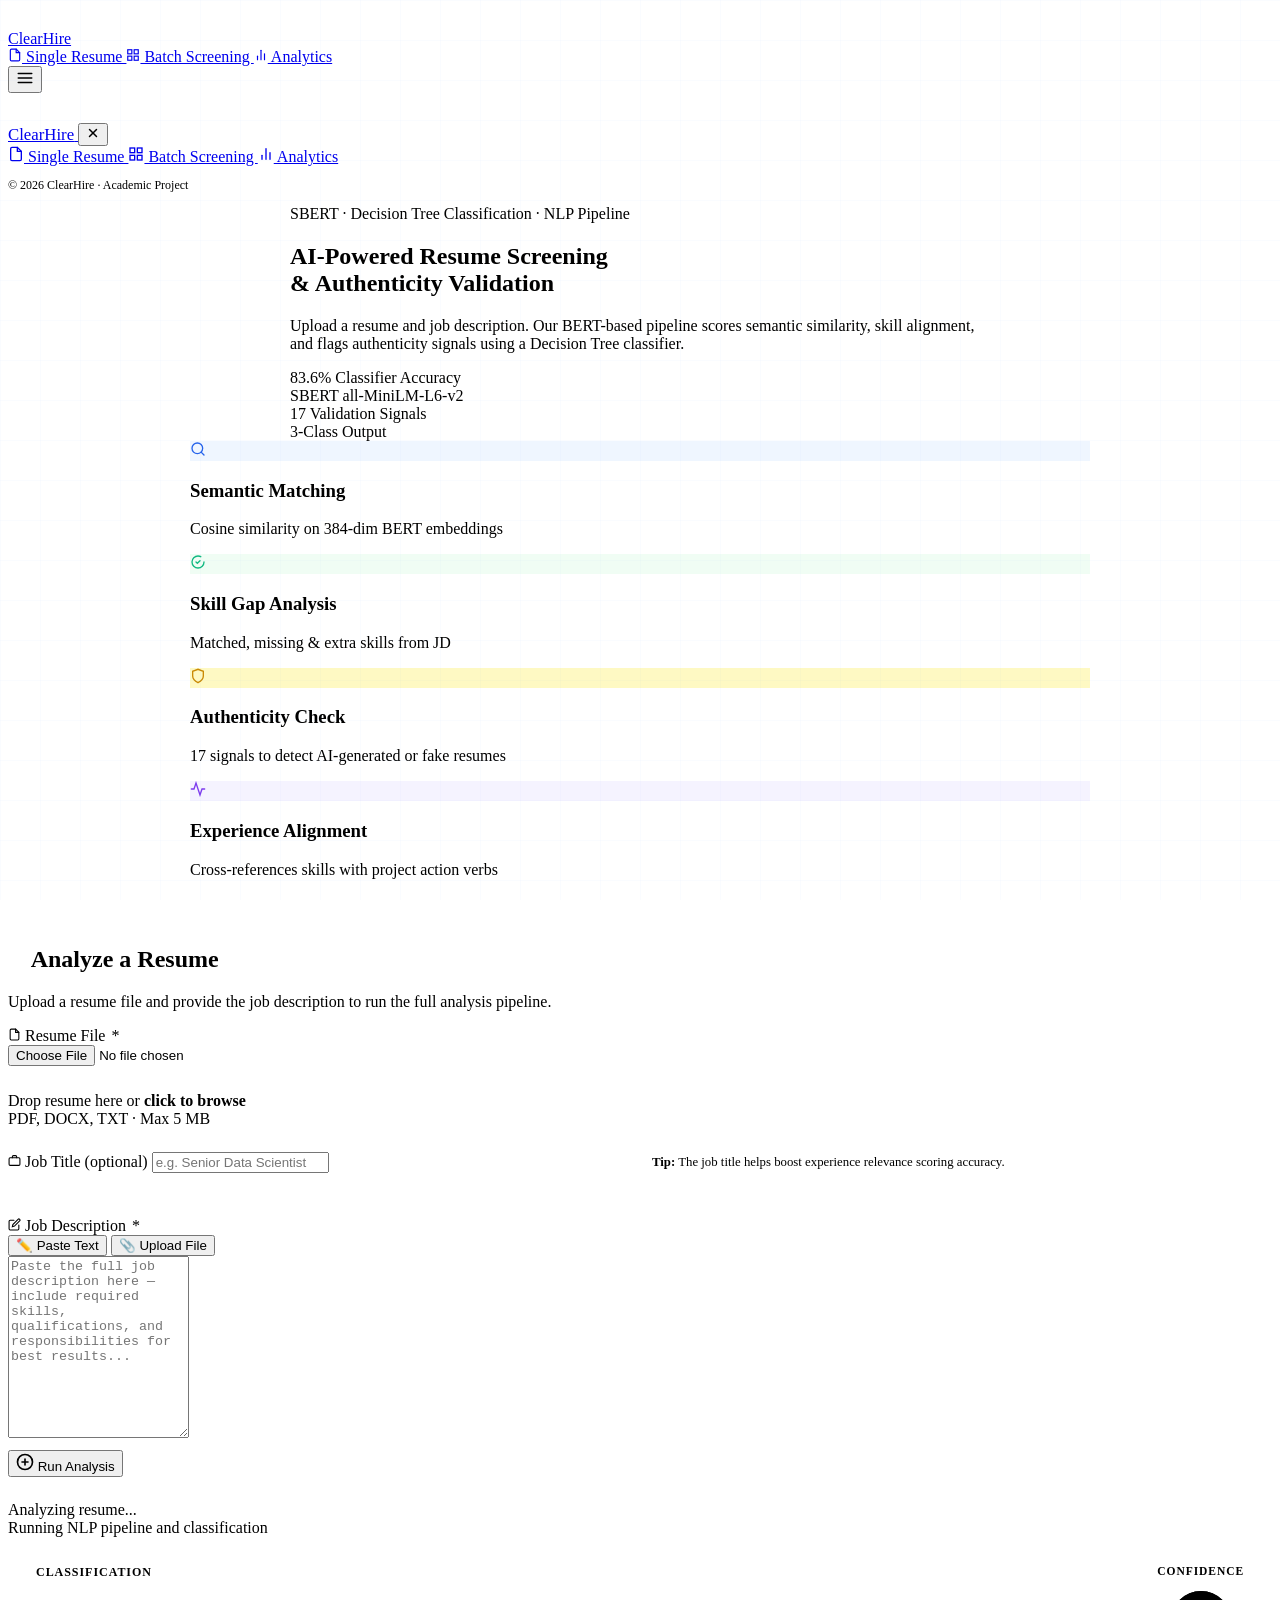
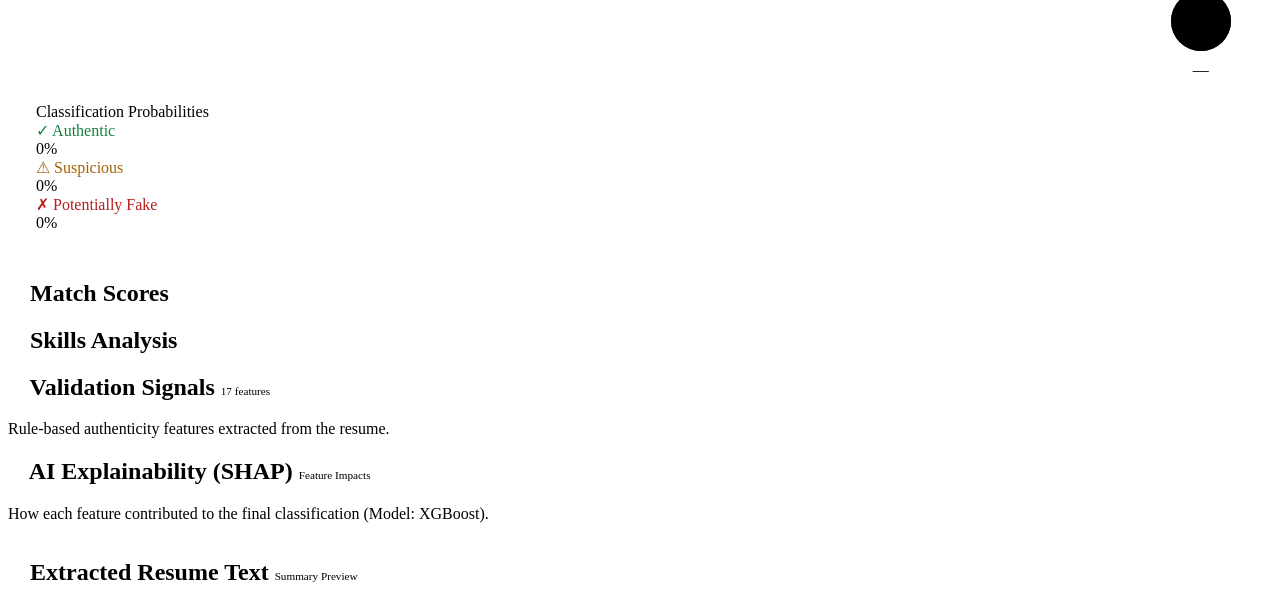
==== commit f6954bac: "ready, api_major improvements, 87%" ====
--- a/app/templates/index.html
+++ b/app/templates/index.html
@@ -290,6 +290,7 @@
                 <div style="font-size:0.75rem;font-weight:700;text-transform:uppercase;letter-spacing:0.08em;color:var(--gray-400);margin-bottom:0.5rem;">Classification</div>
                 <div id="clsBadge" class="cls-badge" style="font-size:0.9rem;padding:0.5rem 1.25rem;"></div>
                 <div style="margin-top:0.75rem;font-size:0.8125rem;color:var(--gray-500);" id="clsFilename"></div>
+                <div id="llmVerificationBadge" style="display:none; margin-top: 0.75rem; padding: 0.5rem; border-radius: 4px; font-size: 0.85rem; align-items: flex-start; gap: 0.5rem;"></div>
               </div>
               <!-- Confidence ring -->
               <div style="text-align:center;">
@@ -370,13 +371,30 @@
           </div>
         </div>
 
+
+        <!-- SHAP Explainability -->
+        <div class="card mb-4 animate-fadeInUp delay-350">
+          <div class="card-header">
+            <h2 class="card-title">
+              <svg width="16" height="16" viewBox="0 0 24 24" fill="none" stroke="var(--primary)" stroke-width="2.2" stroke-linecap="round"><path d="M21.21 15.89A10 10 0 1 1 8 2.83"/><path d="M22 12A10 10 0 0 0 12 2v10z"/></svg>
+              AI Explainability (SHAP)
+              <span style="margin-left:auto;font-size:0.7rem;font-weight:500;color:var(--gray-400);">Feature Impacts</span>
+            </h2>
+            <p class="card-description">How each feature contributed to the final classification (Model: XGBoost).</p>
+          </div>
+          <div class="card-body">
+            <div id="shapContent" style="display:flex;flex-direction:column;gap:0.75rem;"></div>
+          </div>
+        </div>
+
+
         <!-- Resume Preview -->
         <div class="card animate-fadeInUp delay-400">
           <div class="card-header">
             <h2 class="card-title">
               <svg width="16" height="16" viewBox="0 0 24 24" fill="none" stroke="var(--gray-500)" stroke-width="2.2" stroke-linecap="round"><path d="M14 2H6a2 2 0 0 0-2 2v16a2 2 0 0 0 2 2h12a2 2 0 0 0 2-2V8z"/><polyline points="14 2 14 8 20 8"/></svg>
               Extracted Resume Text
-              <span style="margin-left:auto;font-size:0.7rem;font-weight:500;color:var(--gray-400);">Preview (first 500 chars)</span>
+              <span style="margin-left:auto;font-size:0.7rem;font-weight:500;color:var(--gray-400);">Summary Preview</span>
             </h2>
           </div>
           <div class="card-body">
@@ -390,25 +408,7 @@
   </div><!-- /container -->
 </main>
 
-<!-- ── Footer ─────────────────────────────────────────────── -->
-<footer>
-  <div class="footer-inner">
-    <div class="footer-brand">
-      <div class="logo-mark" style="width:1.75rem;height:1.75rem;border-radius:8px;box-shadow:none;">
-        <svg width="12" height="12" viewBox="0 0 24 24" fill="none" stroke="white" stroke-width="2.5" stroke-linecap="round"><path d="M14 2H6a2 2 0 0 0-2 2v16a2 2 0 0 0 2 2h12a2 2 0 0 0 2-2V8z"/><polyline points="14 2 14 8 20 8"/></svg>
-      </div>
-      <span class="footer-brand-name">ClearHire</span>
-      <span class="footer-meta" style="margin-left:0.5rem;">· 6th Semester Minor Project</span>
-    </div>
-    <div class="footer-tags">
-      <span class="footer-tag">SBERT</span>
-      <span class="footer-tag">Decision Tree</span>
-      <span class="footer-tag">spaCy NER</span>
-      <span class="footer-tag">FastAPI</span>
-    </div>
-    <div class="footer-meta">© 2026 Academic Project</div>
-  </div>
-</footer>
+
 
 <script>
 /* ── Mobile Menu ─────────────────────────────────────────── */
@@ -541,6 +541,25 @@
   badge.className = `cls-badge ${info.cls}`;
   badge.innerHTML = `${info.icon} ${label}`;
   document.getElementById('clsFilename').textContent = `File: ${data.filename || ''}`;
+
+  // LLM Verification Badge
+  const llmBadge = document.getElementById('llmVerificationBadge');
+  if (cls.llm_verification) {
+    llmBadge.style.display = 'flex';
+    if (cls.llm_verification.consensus === 'Agree') {
+      llmBadge.style.backgroundColor = '#ecfdf5';
+      llmBadge.style.color = '#065f46';
+      llmBadge.style.border = '1px solid #a7f3d0';
+      llmBadge.innerHTML = `<span style="font-size:1.1rem;">🛡️</span> <div>${cls.llm_verification.reasoning}</div>`;
+    } else {
+      llmBadge.style.backgroundColor = '#fff7ed';
+      llmBadge.style.color = '#9a3412';
+      llmBadge.style.border = '1px solid #fed7aa';
+      llmBadge.innerHTML = `<span style="font-size:1.1rem;">⚠️</span> <div>${cls.llm_verification.reasoning}</div>`;
+    }
+  } else {
+    llmBadge.style.display = 'none';
+  }
 
   // Confidence ring
   const pct = Math.round(conf * 100);
@@ -607,7 +626,8 @@
     gap_years:'Gap Years', keyword_stuffing_score:'Keyword Stuffing',
     years_experience:'Years Exp', num_certifications:'Certifications',
     num_skills:'Skill Count', education_level_encoded:'Education Level',
-    has_previous_job:'Has Prev Job', skill_experience_alignment:'Skill Alignment'
+    has_previous_job:'Has Prev Job', skill_experience_alignment:'Skill Alignment',
+    ai_plausibility_score:'AI Plausibility Score'
   };
   valGrid.innerHTML = Object.entries(validation).map(([key, val]) => {
     const friendly = valFriendly[key] || key.replace(/_/g,' ');
@@ -620,6 +640,29 @@
     </div>`;
   }).join('');
 
+  // SHAP Explainability — backend returns `top_features` key
+  const shapContent = document.getElementById('shapContent');
+  const shapFeatures = cls.top_features || [];
+  if (shapFeatures.length > 0) {
+      shapContent.innerHTML = shapFeatures.map(feat => {
+          const friendlyName = valFriendly[feat.feature] || feat.feature.replace(/_/g,' ');
+          const isPositive = feat.value > 0;
+          const barColor = isPositive ? '#10B981' : '#EF4444';
+          const directionIcon = isPositive ? '↑' : '↓';
+          const widthPct = Math.min(Math.abs(feat.value) * 100, 100);
+          
+          return `<div style="display:grid;grid-template-columns:140px 1fr 60px;gap:1rem;align-items:center;">
+              <div style="font-size:0.85rem;font-weight:600;color:var(--gray-700);">${friendlyName}</div>
+              <div class="prob-bar-track" style="height:6px;background:#E5E7EB;position:relative;">
+                  <div class="prob-bar-fill" style="position:absolute;${isPositive ? 'left:50%;' : 'right:50%;'}width:${widthPct/2}%;background:${barColor};height:100%;border-radius:3px;"></div>
+              </div>
+              <div style="font-size:0.8rem;color:${barColor};font-weight:700;text-align:right;">${directionIcon} ${Math.abs(feat.value).toFixed(2)}</div>
+          </div>`;
+      }).join('');
+  } else {
+      shapContent.innerHTML = '<p class="text-muted text-sm">No explainability data available for this prediction.</p>';
+  }
+
   // Resume preview
   document.getElementById('resumePreview').textContent = data.resume_preview || '(No preview available)';
 }
